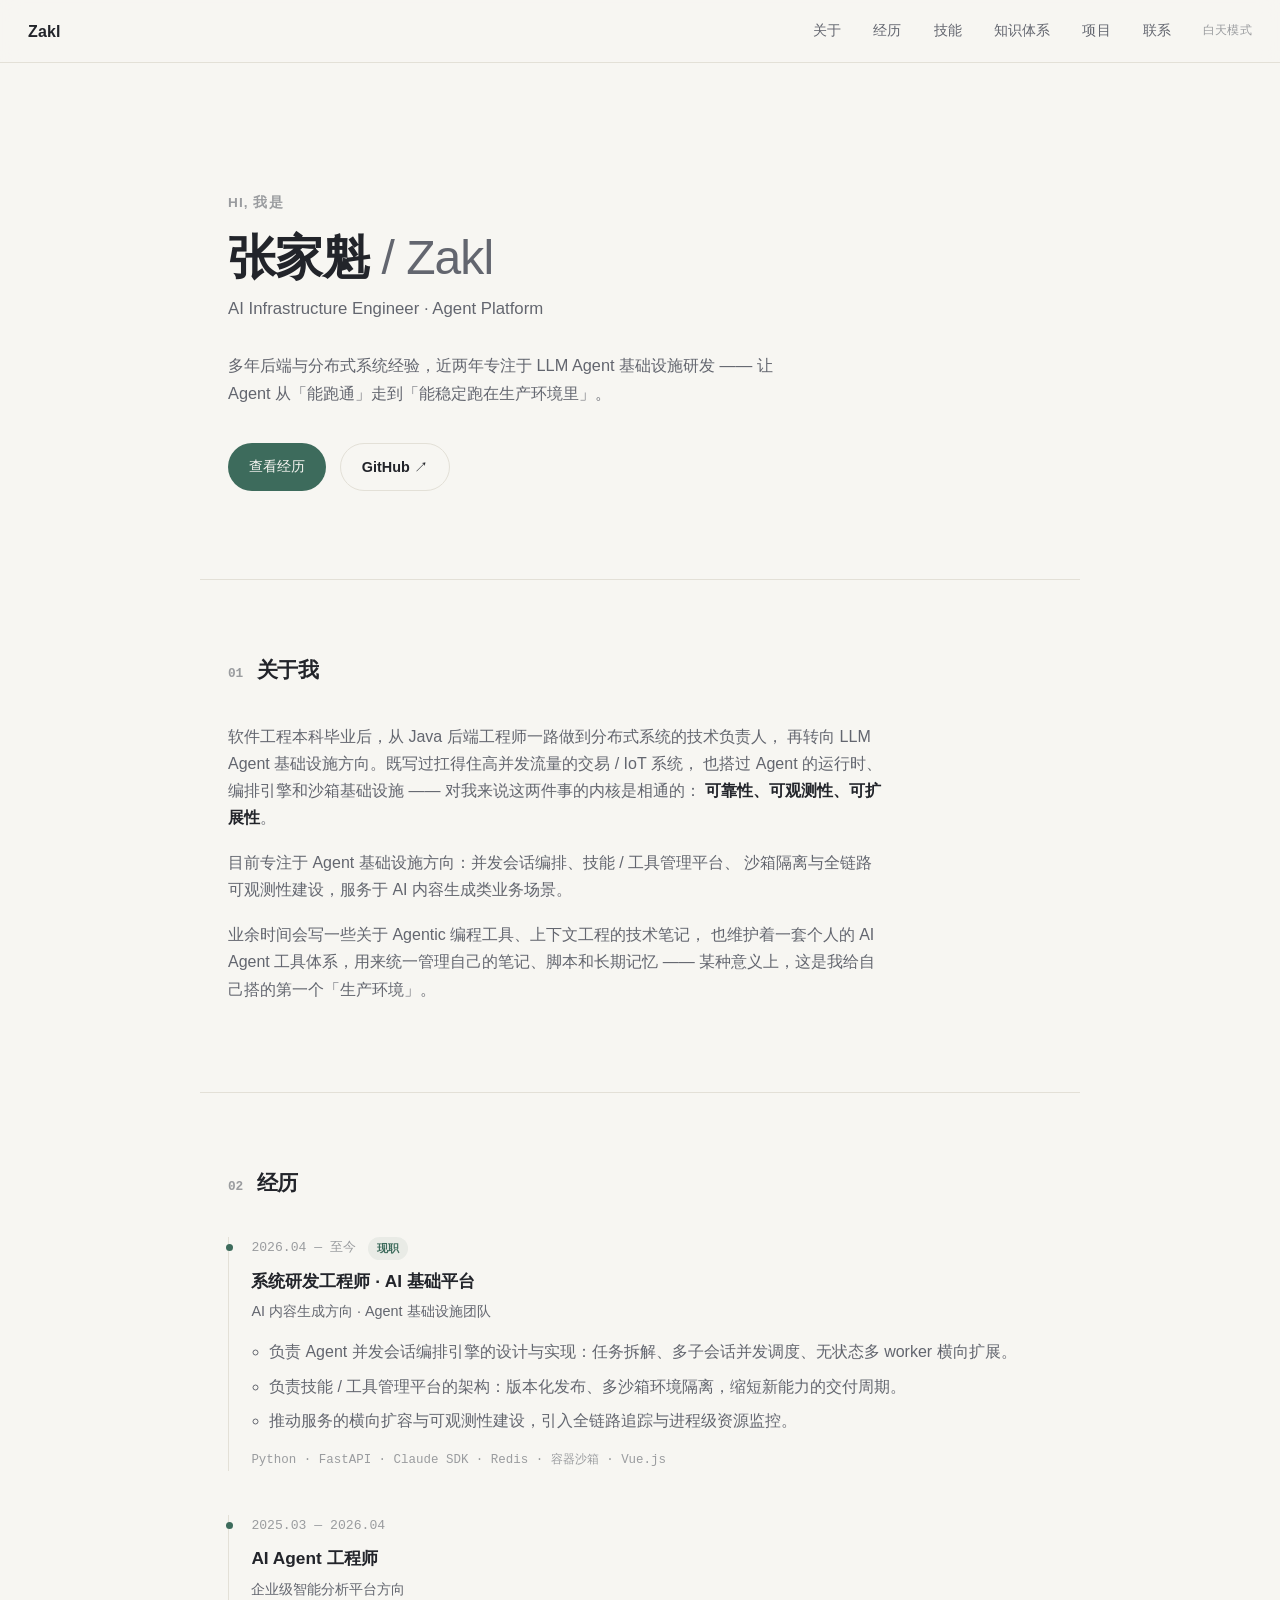
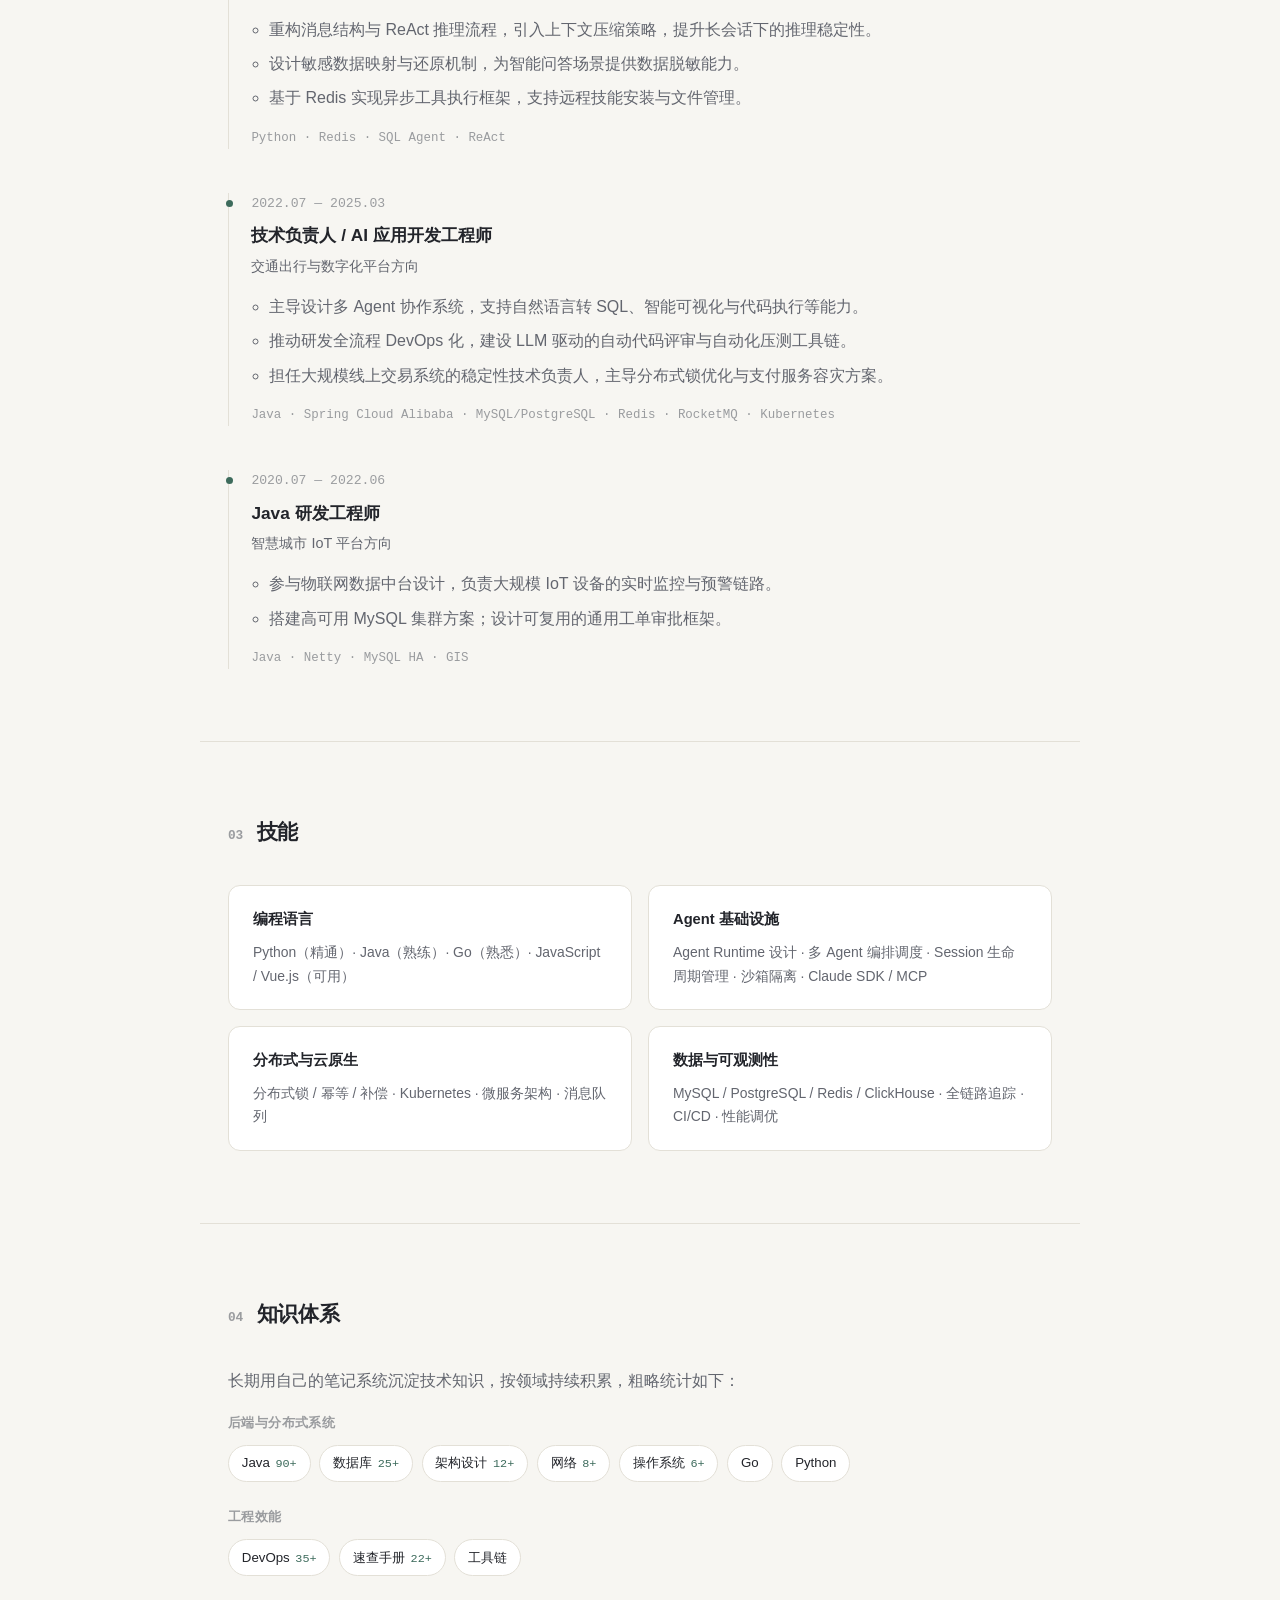
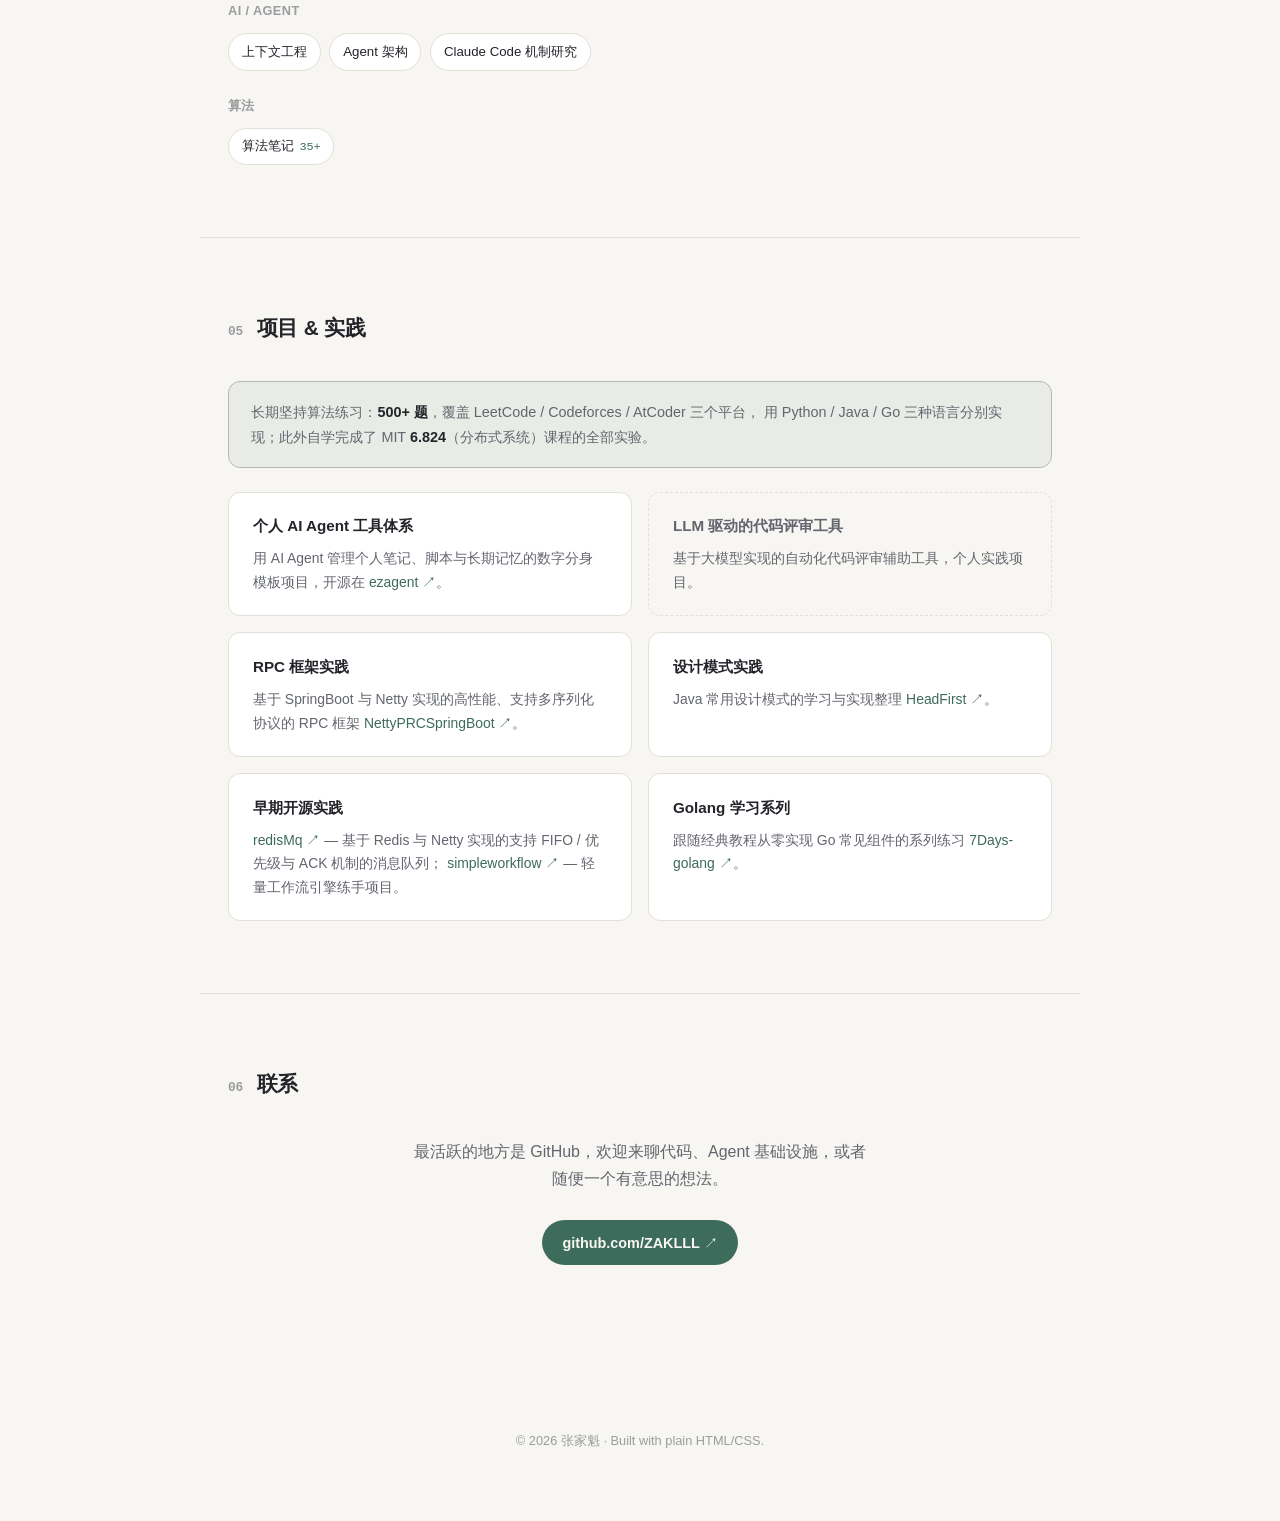
==== index.html @ 70224152 "redesign: v2 视觉升级 + 真实 GitHub 数据 + 合规脱敏 - 新增按访客本地时间自动切换的日间/夜间双主题（06:00-18:00 为日间），CSS custom propert" ====
<!DOCTYPE html>
<html lang="zh-CN">
<head>
<meta charset="UTF-8">
<meta name="viewport" content="width=device-width, initial-scale=1.0">
<title>张家魁 · Zakl — AI Infrastructure Engineer</title>
<meta name="description" content="张家魁（Zakl）— AI Infrastructure / Agent Platform Engineer。多年后端分布式系统经验，专注 LLM Agent 基础设施研发。">
<link rel="icon" href="data:,">
<script>
  (function () {
    var h = new Date().getHours();
    document.documentElement.setAttribute("data-theme", (h >= 6 && h < 18) ? "day" : "night");
  })();
</script>
<link rel="stylesheet" href="style.css">
</head>
<body>

<nav class="nav" id="nav">
  <a href="#top" class="nav__brand">Zakl</a>
  <button class="nav__toggle" id="navToggle" aria-label="打开菜单">
    <span></span><span></span><span></span>
  </button>
  <div class="nav__links" id="navLinks">
    <a href="#about">关于</a>
    <a href="#experience">经历</a>
    <a href="#skills">技能</a>
    <a href="#knowledge">知识体系</a>
    <a href="#projects">项目</a>
    <a href="#contact">联系</a>
    <span class="theme-indicator" id="themeIndicator" aria-hidden="true"><span class="theme-indicator__dot"></span></span>
  </div>
</nav>

<header class="hero" id="top">
  <p class="hero__eyebrow">Hi, 我是</p>
  <h1 class="hero__name">张家魁 <span class="hero__alias">/ Zakl</span></h1>
  <p class="hero__role">AI Infrastructure Engineer · Agent Platform</p>
  <p class="hero__desc">
    多年后端与分布式系统经验，近两年专注于 LLM Agent 基础设施研发 ——
    让 Agent 从「能跑通」走到「能稳定跑在生产环境里」。
  </p>
  <div class="hero__actions">
    <a class="btn btn--primary" href="#experience">查看经历</a>
    <a class="btn btn--ghost" href="https://github.com/ZAKLLL" target="_blank" rel="noopener">GitHub ↗</a>
  </div>
</header>

<main>

  <section class="section reveal" id="about">
    <h2 class="section__title"><span class="section__num">01</span>关于我</h2>
    <div class="section__body">
      <p>
        软件工程本科毕业后，从 Java 后端工程师一路做到分布式系统的技术负责人，
        再转向 LLM Agent 基础设施方向。既写过扛得住高并发流量的交易 / IoT 系统，
        也搭过 Agent 的运行时、编排引擎和沙箱基础设施 —— 对我来说这两件事的内核是相通的：
        <strong>可靠性、可观测性、可扩展性</strong>。
      </p>
      <p>
        目前专注于 Agent 基础设施方向：并发会话编排、技能 / 工具管理平台、
        沙箱隔离与全链路可观测性建设，服务于 AI 内容生成类业务场景。
      </p>
      <p>
        业余时间会写一些关于 Agentic 编程工具、上下文工程的技术笔记，
        也维护着一套个人的 AI Agent 工具体系，用来统一管理自己的笔记、脚本和长期记忆 ——
        某种意义上，这是我给自己搭的第一个「生产环境」。
      </p>
    </div>
  </section>

  <section class="section reveal" id="experience">
    <h2 class="section__title"><span class="section__num">02</span>经历</h2>
    <ol class="timeline">

      <li class="timeline__item">
        <div class="timeline__meta">
          <span class="timeline__time">2026.04 — 至今</span>
          <span class="timeline__tag">现职</span>
        </div>
        <h3 class="timeline__role">系统研发工程师 · AI 基础平台</h3>
        <p class="timeline__org">AI 内容生成方向 · Agent 基础设施团队</p>
        <ul class="timeline__points">
          <li>负责 Agent 并发会话编排引擎的设计与实现：任务拆解、多子会话并发调度、无状态多 worker 横向扩展。</li>
          <li>负责技能 / 工具管理平台的架构：版本化发布、多沙箱环境隔离，缩短新能力的交付周期。</li>
          <li>推动服务的横向扩容与可观测性建设，引入全链路追踪与进程级资源监控。</li>
        </ul>
        <div class="timeline__stack">Python · FastAPI · Claude SDK · Redis · 容器沙箱 · Vue.js</div>
      </li>

      <li class="timeline__item">
        <div class="timeline__meta">
          <span class="timeline__time">2025.03 — 2026.04</span>
        </div>
        <h3 class="timeline__role">AI Agent 工程师</h3>
        <p class="timeline__org">企业级智能分析平台方向</p>
        <ul class="timeline__points">
          <li>重构消息结构与 ReAct 推理流程，引入上下文压缩策略，提升长会话下的推理稳定性。</li>
          <li>设计敏感数据映射与还原机制，为智能问答场景提供数据脱敏能力。</li>
          <li>基于 Redis 实现异步工具执行框架，支持远程技能安装与文件管理。</li>
        </ul>
        <div class="timeline__stack">Python · Redis · SQL Agent · ReAct</div>
      </li>

      <li class="timeline__item">
        <div class="timeline__meta">
          <span class="timeline__time">2022.07 — 2025.03</span>
        </div>
        <h3 class="timeline__role">技术负责人 / AI 应用开发工程师</h3>
        <p class="timeline__org">交通出行与数字化平台方向</p>
        <ul class="timeline__points">
          <li>主导设计多 Agent 协作系统，支持自然语言转 SQL、智能可视化与代码执行等能力。</li>
          <li>推动研发全流程 DevOps 化，建设 LLM 驱动的自动代码评审与自动化压测工具链。</li>
          <li>担任大规模线上交易系统的稳定性技术负责人，主导分布式锁优化与支付服务容灾方案。</li>
        </ul>
        <div class="timeline__stack">Java · Spring Cloud Alibaba · MySQL/PostgreSQL · Redis · RocketMQ · Kubernetes</div>
      </li>

      <li class="timeline__item">
        <div class="timeline__meta">
          <span class="timeline__time">2020.07 — 2022.06</span>
        </div>
        <h3 class="timeline__role">Java 研发工程师</h3>
        <p class="timeline__org">智慧城市 IoT 平台方向</p>
        <ul class="timeline__points">
          <li>参与物联网数据中台设计，负责大规模 IoT 设备的实时监控与预警链路。</li>
          <li>搭建高可用 MySQL 集群方案；设计可复用的通用工单审批框架。</li>
        </ul>
        <div class="timeline__stack">Java · Netty · MySQL HA · GIS</div>
      </li>

    </ol>
  </section>

  <section class="section reveal" id="skills">
    <h2 class="section__title"><span class="section__num">03</span>技能</h2>
    <div class="skills-grid">
      <div class="skill-card">
        <h3>编程语言</h3>
        <p>Python（精通）· Java（熟练）· Go（熟悉）· JavaScript / Vue.js（可用）</p>
      </div>
      <div class="skill-card">
        <h3>Agent 基础设施</h3>
        <p>Agent Runtime 设计 · 多 Agent 编排调度 · Session 生命周期管理 · 沙箱隔离 · Claude SDK / MCP</p>
      </div>
      <div class="skill-card">
        <h3>分布式与云原生</h3>
        <p>分布式锁 / 幂等 / 补偿 · Kubernetes · 微服务架构 · 消息队列</p>
      </div>
      <div class="skill-card">
        <h3>数据与可观测性</h3>
        <p>MySQL / PostgreSQL / Redis / ClickHouse · 全链路追踪 · CI/CD · 性能调优</p>
      </div>
    </div>
  </section>

  <section class="section reveal" id="knowledge">
    <h2 class="section__title"><span class="section__num">04</span>知识体系</h2>
    <div class="section__body">
      <p>长期用自己的笔记系统沉淀技术知识，按领域持续积累，粗略统计如下：</p>
    </div>
    <div class="knowledge">
      <div class="knowledge__group">
        <span class="knowledge__group-title">后端与分布式系统</span>
        <div class="knowledge__chips">
          <span class="chip">Java <span class="chip__count">90+</span></span>
          <span class="chip">数据库 <span class="chip__count">25+</span></span>
          <span class="chip">架构设计 <span class="chip__count">12+</span></span>
          <span class="chip">网络 <span class="chip__count">8+</span></span>
          <span class="chip">操作系统 <span class="chip__count">6+</span></span>
          <span class="chip">Go</span>
          <span class="chip">Python</span>
        </div>
      </div>
      <div class="knowledge__group">
        <span class="knowledge__group-title">工程效能</span>
        <div class="knowledge__chips">
          <span class="chip">DevOps <span class="chip__count">35+</span></span>
          <span class="chip">速查手册 <span class="chip__count">22+</span></span>
          <span class="chip">工具链</span>
        </div>
      </div>
      <div class="knowledge__group">
        <span class="knowledge__group-title">AI / Agent</span>
        <div class="knowledge__chips">
          <span class="chip">上下文工程</span>
          <span class="chip">Agent 架构</span>
          <span class="chip">Claude Code 机制研究</span>
        </div>
      </div>
      <div class="knowledge__group">
        <span class="knowledge__group-title">算法</span>
        <div class="knowledge__chips">
          <span class="chip">算法笔记 <span class="chip__count">35+</span></span>
        </div>
      </div>
    </div>
  </section>

  <section class="section reveal" id="projects">
    <h2 class="section__title"><span class="section__num">05</span>项目 & 实践</h2>

    <div class="knowledge__callout" style="margin-bottom: 1.5rem;">
      长期坚持算法练习：<strong>500+ 题</strong>，覆盖 LeetCode / Codeforces / AtCoder 三个平台，
      用 Python / Java / Go 三种语言分别实现；此外自学完成了 MIT <strong>6.824</strong>（分布式系统）课程的全部实验。
    </div>

    <div class="projects-grid">
      <article class="project-card">
        <h3>个人 AI Agent 工具体系</h3>
        <p>用 AI Agent 管理个人笔记、脚本与长期记忆的数字分身模板项目，开源在
          <a href="https://github.com/ZAKLLL/ezagent" target="_blank" rel="noopener">ezagent ↗</a>。</p>
      </article>
      <article class="project-card project-card--muted">
        <h3>LLM 驱动的代码评审工具</h3>
        <p>基于大模型实现的自动化代码评审辅助工具，个人实践项目。</p>
      </article>
      <article class="project-card">
        <h3>RPC 框架实践</h3>
        <p>基于 SpringBoot 与 Netty 实现的高性能、支持多序列化协议的 RPC 框架
          <a href="https://github.com/ZAKLLL/NettyPRCSpringBoot" target="_blank" rel="noopener">NettyPRCSpringBoot ↗</a>。</p>
      </article>
      <article class="project-card">
        <h3>设计模式实践</h3>
        <p>Java 常用设计模式的学习与实现整理
          <a href="https://github.com/ZAKLLL/HeadFirst" target="_blank" rel="noopener">HeadFirst ↗</a>。</p>
      </article>
      <article class="project-card">
        <h3>早期开源实践</h3>
        <p>
          <a href="https://github.com/ZAKLLL/redisMq" target="_blank" rel="noopener">redisMq ↗</a> —
          基于 Redis 与 Netty 实现的支持 FIFO / 优先级与 ACK 机制的消息队列；
          <a href="https://github.com/ZAKLLL/simpleworkflow" target="_blank" rel="noopener">simpleworkflow ↗</a> —
          轻量工作流引擎练手项目。
        </p>
      </article>
      <article class="project-card">
        <h3>Golang 学习系列</h3>
        <p>跟随经典教程从零实现 Go 常见组件的系列练习
          <a href="https://github.com/ZAKLLL/7Days-golang" target="_blank" rel="noopener">7Days-golang ↗</a>。</p>
      </article>
    </div>
  </section>

  <section class="section section--contact reveal" id="contact">
    <h2 class="section__title"><span class="section__num">06</span>联系</h2>
    <p class="contact__text">最活跃的地方是 GitHub，欢迎来聊代码、Agent 基础设施，或者随便一个有意思的想法。</p>
    <a class="btn btn--primary" href="https://github.com/ZAKLLL" target="_blank" rel="noopener">github.com/ZAKLLL ↗</a>
  </section>

</main>

<footer class="footer">
  <p>&copy; <span id="year"></span> 张家魁 · Built with plain HTML/CSS.</p>
</footer>

<script src="script.js"></script>
</body>
</html>
---- style.css ----
:root {
  --max-width: 880px;
  --font: -apple-system, BlinkMacSystemFont, "Segoe UI", "PingFang SC", "Microsoft YaHei", Helvetica, Arial, sans-serif;
  --font-mono: ui-monospace, SFMono-Regular, "SF Mono", Menlo, Consolas, monospace;
  --radius: 12px;
  --ease: cubic-bezier(0.22, 1, 0.36, 1);
}

/* NIGHT (default) */
html {
  --bg: #0a0c10;
  --bg-elev: #11141a;
  --bg-elev-2: #161a22;
  --border: #1f2430;
  --text: #e8e9ee;
  --text-dim: #8b9099;
  --text-faint: #5c6169;
  --accent: #7fd9b6;
  --accent-ink: #06120d;
  --accent-soft: rgba(127, 217, 182, 0.1);
  --shadow: 0 1px 2px rgba(0, 0, 0, 0.4), 0 12px 32px -16px rgba(0, 0, 0, 0.5);
}

/* DAY */
html[data-theme="day"] {
  --bg: #f7f6f2;
  --bg-elev: #ffffff;
  --bg-elev-2: #f0efe9;
  --border: #e3e0d7;
  --text: #22242a;
  --text-dim: #63666f;
  --text-faint: #9a9c9f;
  --accent: #3d6b5c;
  --accent-ink: #f7f6f2;
  --accent-soft: rgba(61, 107, 92, 0.08);
  --shadow: 0 1px 2px rgba(30, 30, 20, 0.04), 0 16px 32px -20px rgba(30, 30, 20, 0.12);
}

* { box-sizing: border-box; }

html {
  scroll-behavior: smooth;
  color-scheme: light dark;
}

html[data-theme="day"] { color-scheme: light; }

body {
  margin: 0;
  font-family: var(--font);
  background: var(--bg);
  color: var(--text);
  line-height: 1.7;
  -webkit-font-smoothing: antialiased;
  transition: background-color 0.4s var(--ease), color 0.4s var(--ease);
}

a { color: var(--accent); text-decoration: none; }
a:hover { opacity: 0.75; }

.visually-hidden {
  position: absolute;
  width: 1px; height: 1px;
  overflow: hidden;
  clip: rect(0 0 0 0);
}

/* REVEAL */
.reveal {
  opacity: 0;
  transform: translateY(14px);
  transition: opacity 0.6s var(--ease), transform 0.6s var(--ease);
}
.reveal.is-visible {
  opacity: 1;
  transform: translateY(0);
}

/* NAV */
.nav {
  position: sticky;
  top: 0;
  z-index: 10;
  display: flex;
  align-items: center;
  justify-content: space-between;
  padding: 1.1rem 1.75rem;
  background: color-mix(in srgb, var(--bg) 82%, transparent);
  backdrop-filter: blur(10px) saturate(1.1);
  border-bottom: 1px solid var(--border);
}

.nav__brand {
  font-weight: 600;
  font-size: 1rem;
  color: var(--text);
  letter-spacing: 0.01em;
}
.nav__brand:hover { opacity: 1; color: var(--accent); }

.nav__links {
  display: flex;
  align-items: center;
  gap: 2rem;
}
.nav__links a {
  color: var(--text-dim);
  font-size: 0.88rem;
  letter-spacing: 0.01em;
}
.nav__links a:hover { color: var(--text); opacity: 1; }

.theme-indicator {
  font-size: 0.78rem;
  color: var(--text-faint);
  font-family: var(--font-mono);
  letter-spacing: 0.02em;
  display: flex;
  align-items: center;
  gap: 0.4rem;
  user-select: none;
}
.theme-indicator__dot {
  width: 6px; height: 6px;
  border-radius: 50%;
  background: var(--accent);
}

.nav__toggle {
  display: none;
  flex-direction: column;
  gap: 4px;
  background: none;
  border: none;
  cursor: pointer;
  padding: 4px;
}
.nav__toggle span {
  width: 20px;
  height: 1.5px;
  background: var(--text);
  display: block;
}

/* HERO */
.hero {
  padding: 8rem 1.75rem 5.5rem;
  max-width: var(--max-width);
  margin: 0 auto;
}
.hero__eyebrow {
  color: var(--text-faint);
  font-size: 0.85rem;
  margin: 0 0 1rem;
  letter-spacing: 0.08em;
  text-transform: uppercase;
  font-weight: 600;
}
.hero__name {
  font-size: clamp(2.1rem, 5vw, 3rem);
  margin: 0 0 0.6rem;
  font-weight: 650;
  letter-spacing: -0.02em;
  line-height: 1.15;
}
.hero__alias {
  color: var(--text-dim);
  font-weight: 400;
}
.hero__role {
  font-size: 1.05rem;
  color: var(--text-dim);
  margin: 0 0 1.75rem;
  font-weight: 500;
}
.hero__desc {
  max-width: 560px;
  color: var(--text-dim);
  margin: 0 0 2.25rem;
  font-size: 1.02rem;
}
.hero__actions {
  display: flex;
  gap: 0.9rem;
  flex-wrap: wrap;
}

.btn {
  display: inline-block;
  padding: 0.65rem 1.3rem;
  border-radius: 999px;
  font-size: 0.9rem;
  font-weight: 550;
  transition: transform 0.2s var(--ease), opacity 0.2s var(--ease), border-color 0.2s var(--ease);
}
.btn:hover { transform: translateY(-1px); opacity: 1; }
.btn--primary {
  background: var(--accent);
  color: var(--accent-ink);
}
.btn--primary:hover { opacity: 0.88; }
.btn--ghost {
  border: 1px solid var(--border);
  color: var(--text);
}
.btn--ghost:hover { border-color: var(--accent); color: var(--accent); }

/* SECTIONS */
.section {
  max-width: var(--max-width);
  margin: 0 auto;
  padding: 4.5rem 1.75rem;
  border-top: 1px solid var(--border);
}

.section__title {
  display: flex;
  align-items: baseline;
  gap: 0.85rem;
  font-size: 1.3rem;
  font-weight: 650;
  margin: 0 0 2.25rem;
  letter-spacing: -0.01em;
}
.section__num {
  color: var(--text-faint);
  font-size: 0.8rem;
  font-weight: 600;
  font-family: var(--font-mono);
}

.section__body p {
  color: var(--text-dim);
  margin: 0 0 1.1rem;
  max-width: 660px;
}
.section__body strong { color: var(--text); font-weight: 600; }

/* TIMELINE */
.timeline {
  list-style: none;
  margin: 0;
  padding: 0;
  display: flex;
  flex-direction: column;
  gap: 2.75rem;
}
.timeline__item {
  border-left: 1px solid var(--border);
  padding-left: 1.4rem;
  position: relative;
}
.timeline__item::before {
  content: "";
  position: absolute;
  left: -3.5px;
  top: 7px;
  width: 7px;
  height: 7px;
  border-radius: 50%;
  background: var(--accent);
}
.timeline__meta {
  display: flex;
  align-items: center;
  gap: 0.75rem;
  margin-bottom: 0.4rem;
}
.timeline__time {
  font-family: var(--font-mono);
  font-size: 0.82rem;
  color: var(--text-faint);
}
.timeline__tag {
  font-size: 0.7rem;
  padding: 0.15rem 0.55rem;
  border-radius: 100px;
  background: var(--accent-soft);
  color: var(--accent);
  font-weight: 600;
}
.timeline__role {
  margin: 0 0 0.2rem;
  font-size: 1.08rem;
  font-weight: 600;
}
.timeline__org {
  margin: 0 0 0.9rem;
  color: var(--text-dim);
  font-size: 0.9rem;
}
.timeline__points {
  margin: 0 0 1rem;
  padding-left: 1.1rem;
  color: var(--text-dim);
}
.timeline__points li { margin-bottom: 0.45rem; }
.timeline__stack {
  font-size: 0.78rem;
  color: var(--text-faint);
  font-family: var(--font-mono);
}

/* SKILLS */
.skills-grid {
  display: grid;
  grid-template-columns: repeat(2, 1fr);
  gap: 1rem;
}
.skill-card {
  background: var(--bg-elev);
  border: 1px solid var(--border);
  border-radius: var(--radius);
  padding: 1.3rem 1.5rem;
  transition: box-shadow 0.25s var(--ease), border-color 0.25s var(--ease);
}
.skill-card:hover { box-shadow: var(--shadow); border-color: color-mix(in srgb, var(--border) 50%, var(--accent)); }
.skill-card h3 {
  margin: 0 0 0.55rem;
  font-size: 0.92rem;
  font-weight: 650;
  color: var(--text);
}
.skill-card p {
  margin: 0;
  color: var(--text-dim);
  font-size: 0.87rem;
}

/* KNOWLEDGE MAP */
.knowledge {
  display: flex;
  flex-direction: column;
  gap: 1.5rem;
}
.knowledge__group {
  display: flex;
  flex-direction: column;
  gap: 0.7rem;
}
.knowledge__group-title {
  font-size: 0.8rem;
  color: var(--text-faint);
  font-weight: 650;
  letter-spacing: 0.03em;
  text-transform: uppercase;
}
.knowledge__chips {
  display: flex;
  flex-wrap: wrap;
  gap: 0.55rem;
}
.chip {
  display: inline-flex;
  align-items: baseline;
  gap: 0.35rem;
  padding: 0.4rem 0.8rem;
  border-radius: 999px;
  border: 1px solid var(--border);
  background: var(--bg-elev);
  font-size: 0.83rem;
  color: var(--text);
}
.chip__count {
  font-family: var(--font-mono);
  font-size: 0.74rem;
  color: var(--accent);
}

.knowledge__callout {
  margin-top: 0.5rem;
  padding: 1.1rem 1.4rem;
  border-radius: var(--radius);
  background: var(--accent-soft);
  border: 1px solid color-mix(in srgb, var(--accent) 30%, var(--border));
  font-size: 0.9rem;
  color: var(--text-dim);
}
.knowledge__callout strong { color: var(--text); }

/* PROJECTS */
.projects-grid {
  display: grid;
  grid-template-columns: repeat(2, 1fr);
  gap: 1rem;
}
.project-card {
  background: var(--bg-elev);
  border: 1px solid var(--border);
  border-radius: var(--radius);
  padding: 1.3rem 1.5rem;
  transition: box-shadow 0.25s var(--ease), border-color 0.25s var(--ease);
}
.project-card:hover { box-shadow: var(--shadow); border-color: color-mix(in srgb, var(--border) 50%, var(--accent)); }
.project-card h3 {
  margin: 0 0 0.5rem;
  font-size: 0.95rem;
  font-weight: 650;
}
.project-card p {
  margin: 0;
  color: var(--text-dim);
  font-size: 0.87rem;
}
.project-card--muted {
  background: transparent;
  border-style: dashed;
}
.project-card--muted h3 { color: var(--text-dim); }

/* CONTACT */
.section--contact {
  text-align: center;
  padding-bottom: 7rem;
}
.contact__text {
  color: var(--text-dim);
  max-width: 460px;
  margin: 0 auto 1.75rem;
}

/* FOOTER */
.footer {
  text-align: center;
  color: var(--text-faint);
  font-size: 0.8rem;
  padding: 2.5rem 1.75rem 3.5rem;
}

/* RESPONSIVE */
@media (max-width: 640px) {
  .nav__links {
    position: absolute;
    top: 100%;
    left: 0;
    right: 0;
    flex-direction: column;
    align-items: flex-start;
    background: var(--bg-elev);
    border-bottom: 1px solid var(--border);
    padding: 1.25rem 1.75rem;
    gap: 1rem;
    display: none;
  }
  .nav__links.is-open { display: flex; }
  .nav__toggle { display: flex; }
  .skills-grid, .projects-grid { grid-template-columns: 1fr; }
}

@media (prefers-reduced-motion: reduce) {
  .reveal { opacity: 1; transform: none; transition: none; }
  * { transition: none !important; }
}
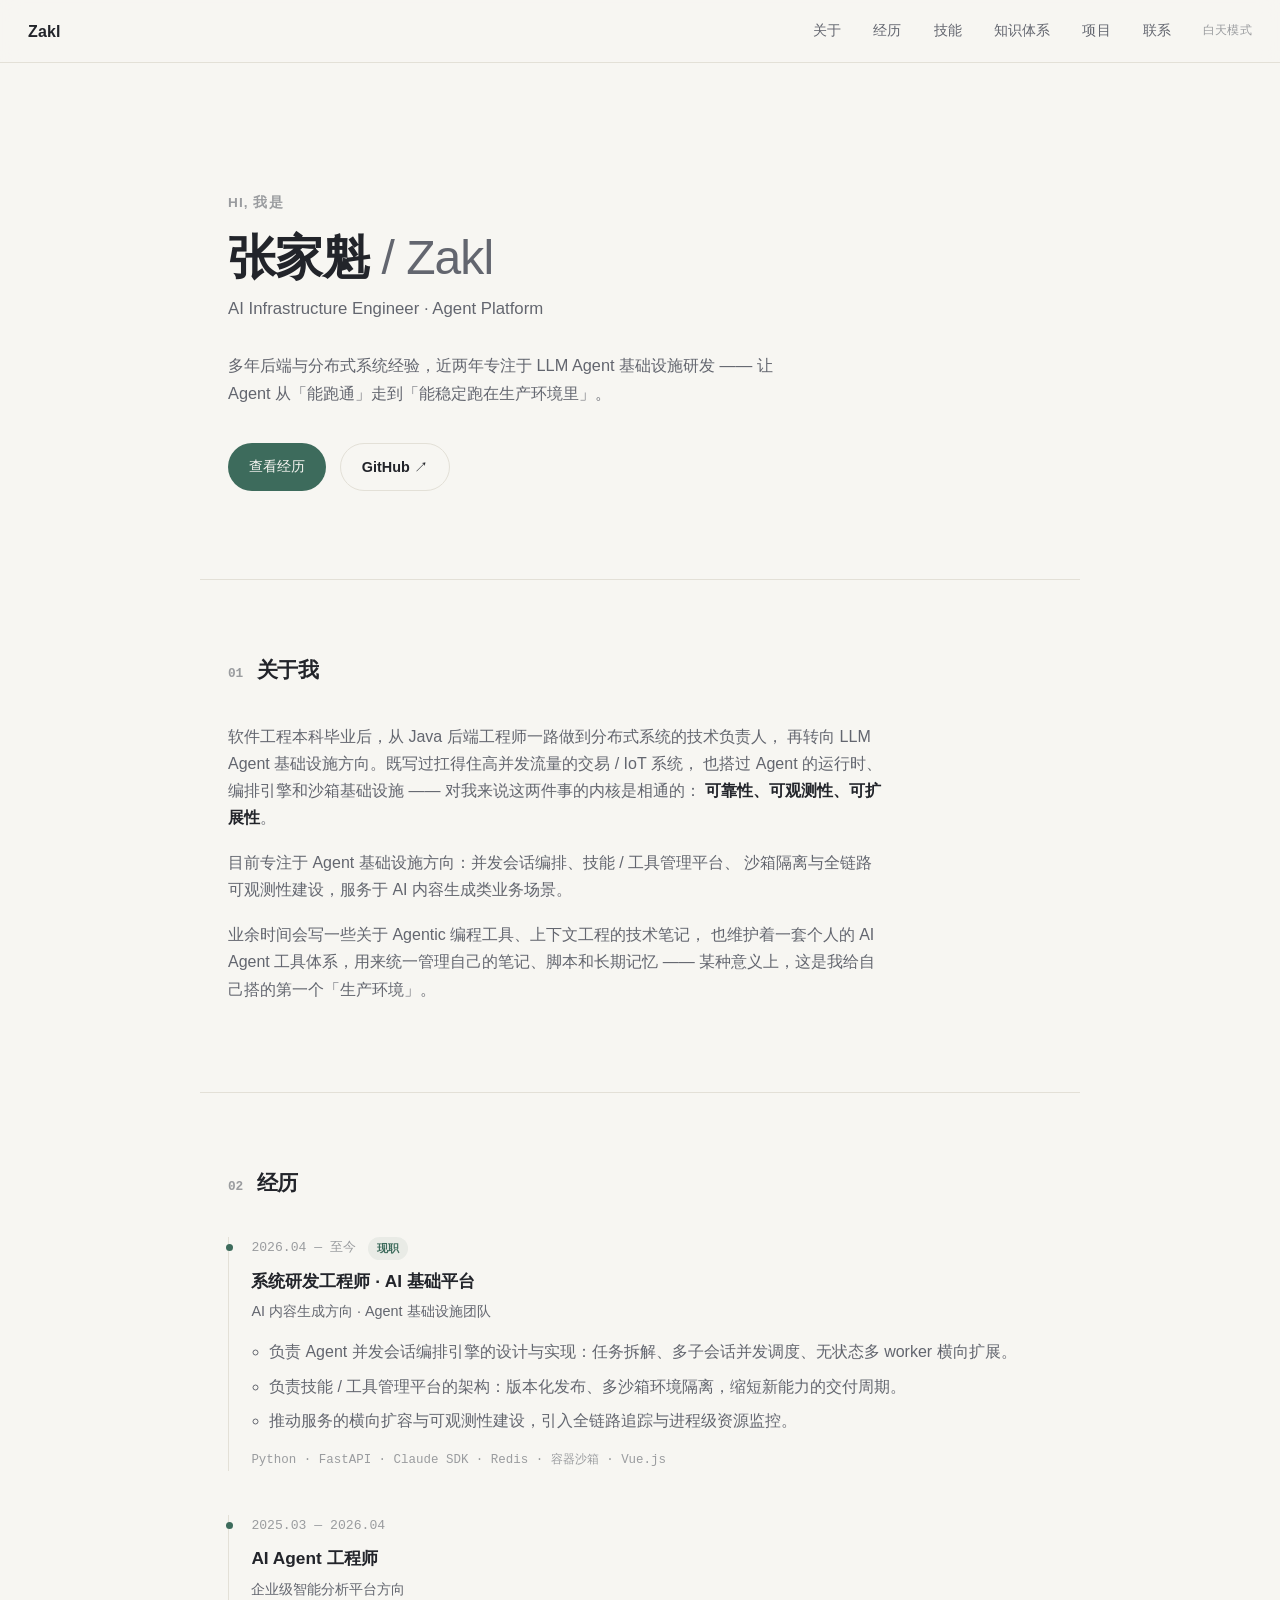
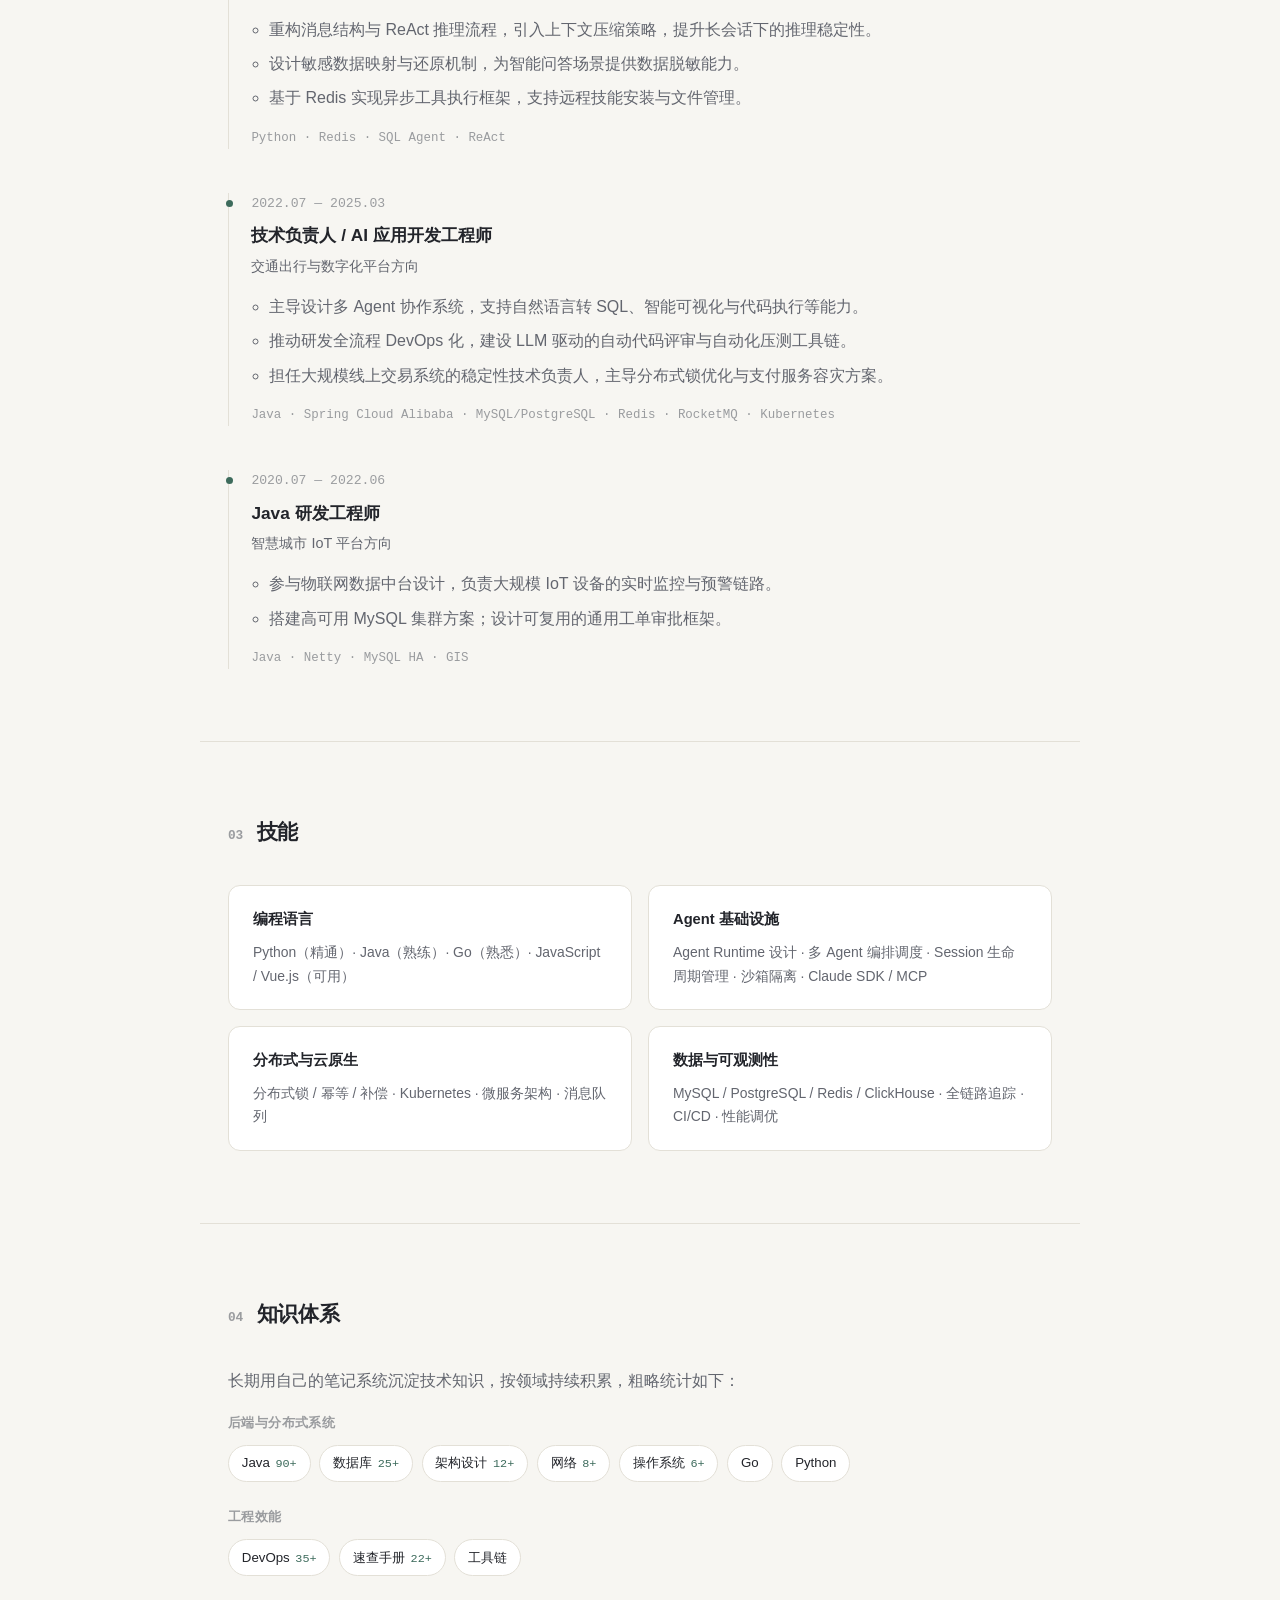
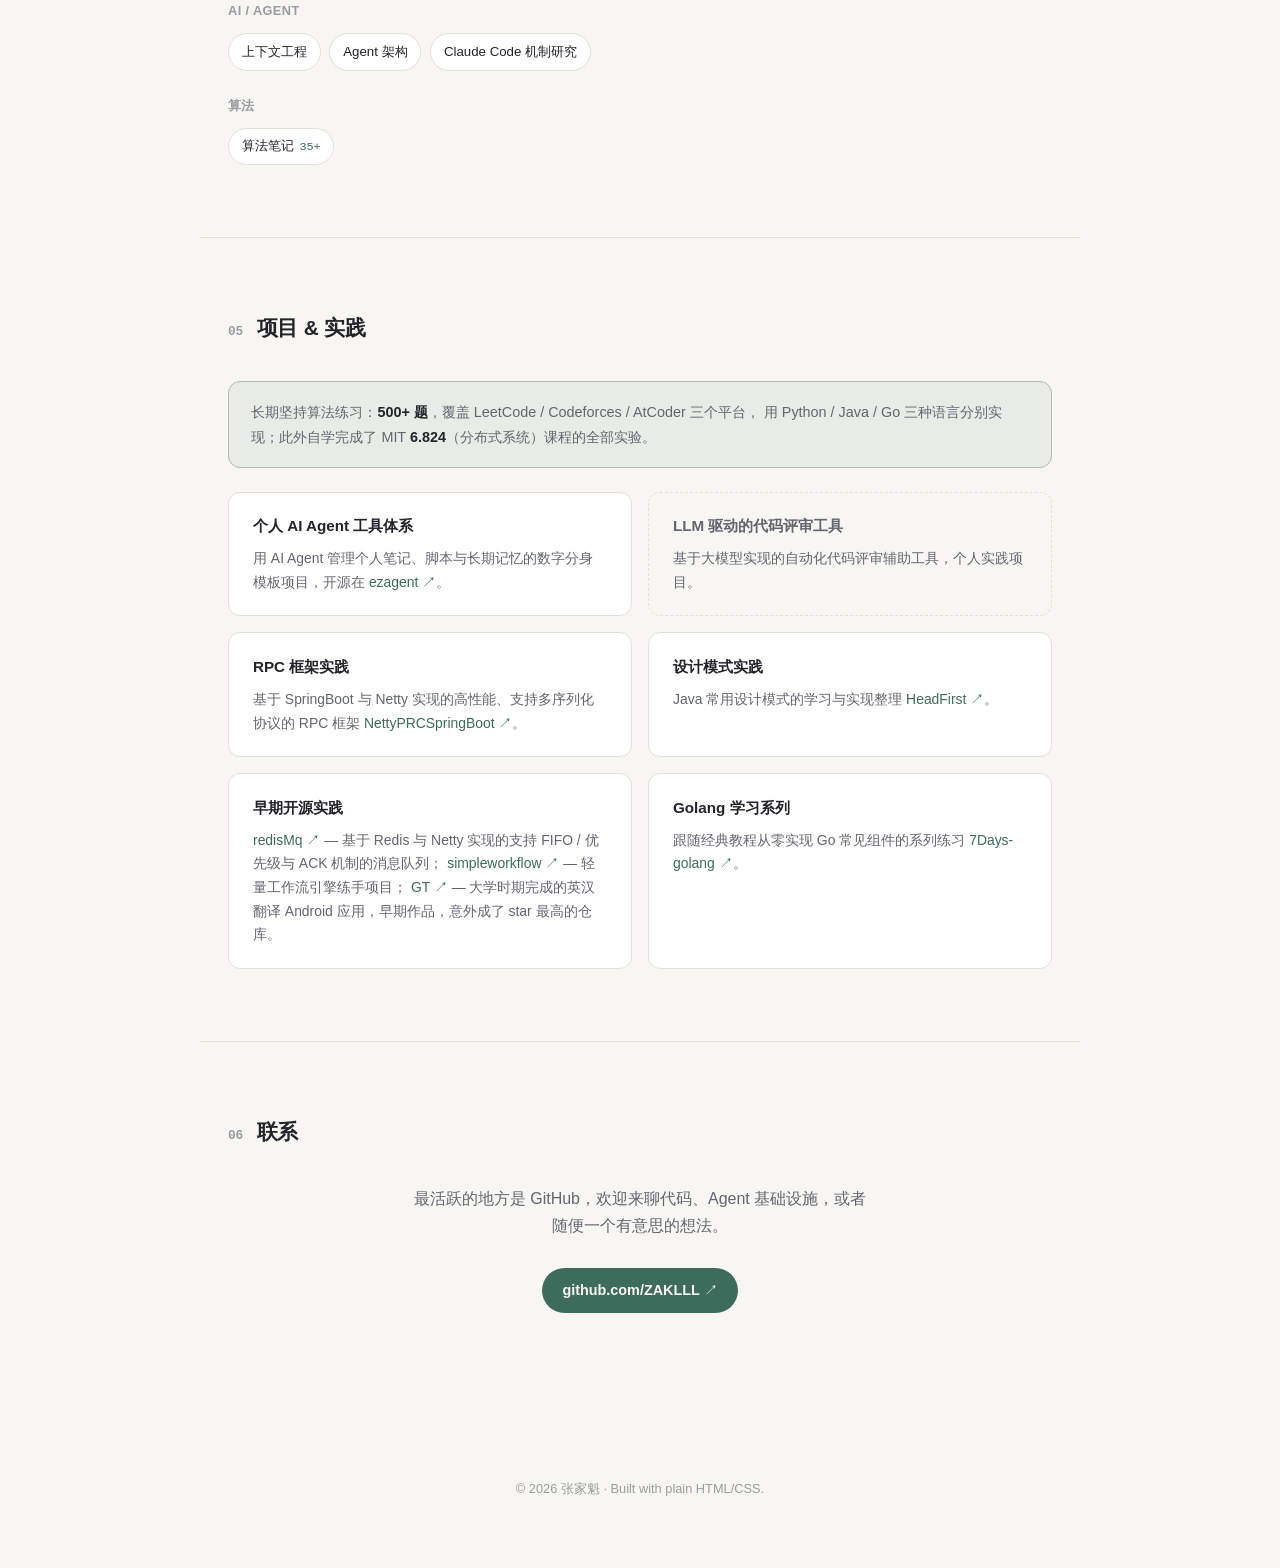
==== commit f031d4e8: "fix: 项目板块补上 GT 仓库链接 v2 提交遗漏了团队要求收录的 GT（star 最高的公开仓库），补充到"早期开源实践"卡片。" ====
--- a/index.html
+++ b/index.html
@@ -231,7 +231,9 @@
           <a href="https://github.com/ZAKLLL/redisMq" target="_blank" rel="noopener">redisMq ↗</a> —
           基于 Redis 与 Netty 实现的支持 FIFO / 优先级与 ACK 机制的消息队列；
           <a href="https://github.com/ZAKLLL/simpleworkflow" target="_blank" rel="noopener">simpleworkflow ↗</a> —
-          轻量工作流引擎练手项目。
+          轻量工作流引擎练手项目；
+          <a href="https://github.com/ZAKLLL/GT" target="_blank" rel="noopener">GT ↗</a> —
+          大学时期完成的英汉翻译 Android 应用，早期作品，意外成了 star 最高的仓库。
         </p>
       </article>
       <article class="project-card">
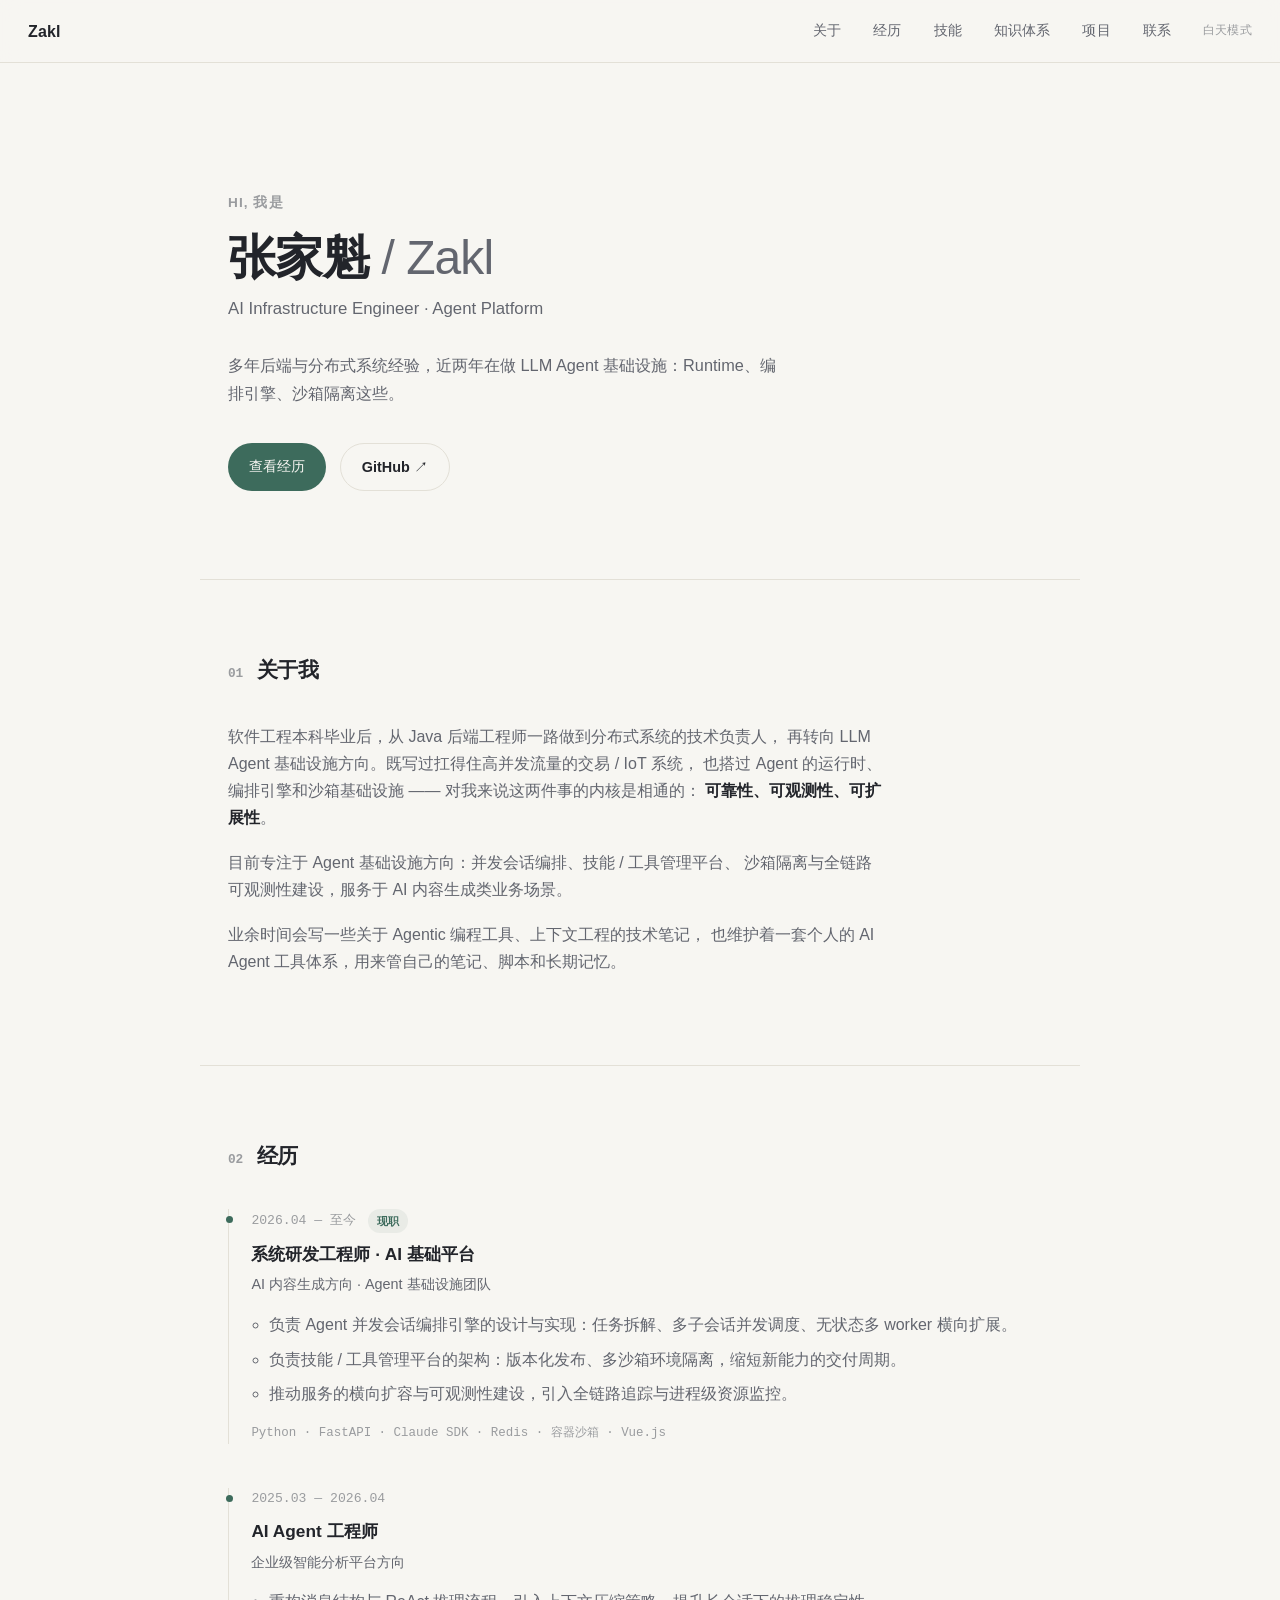
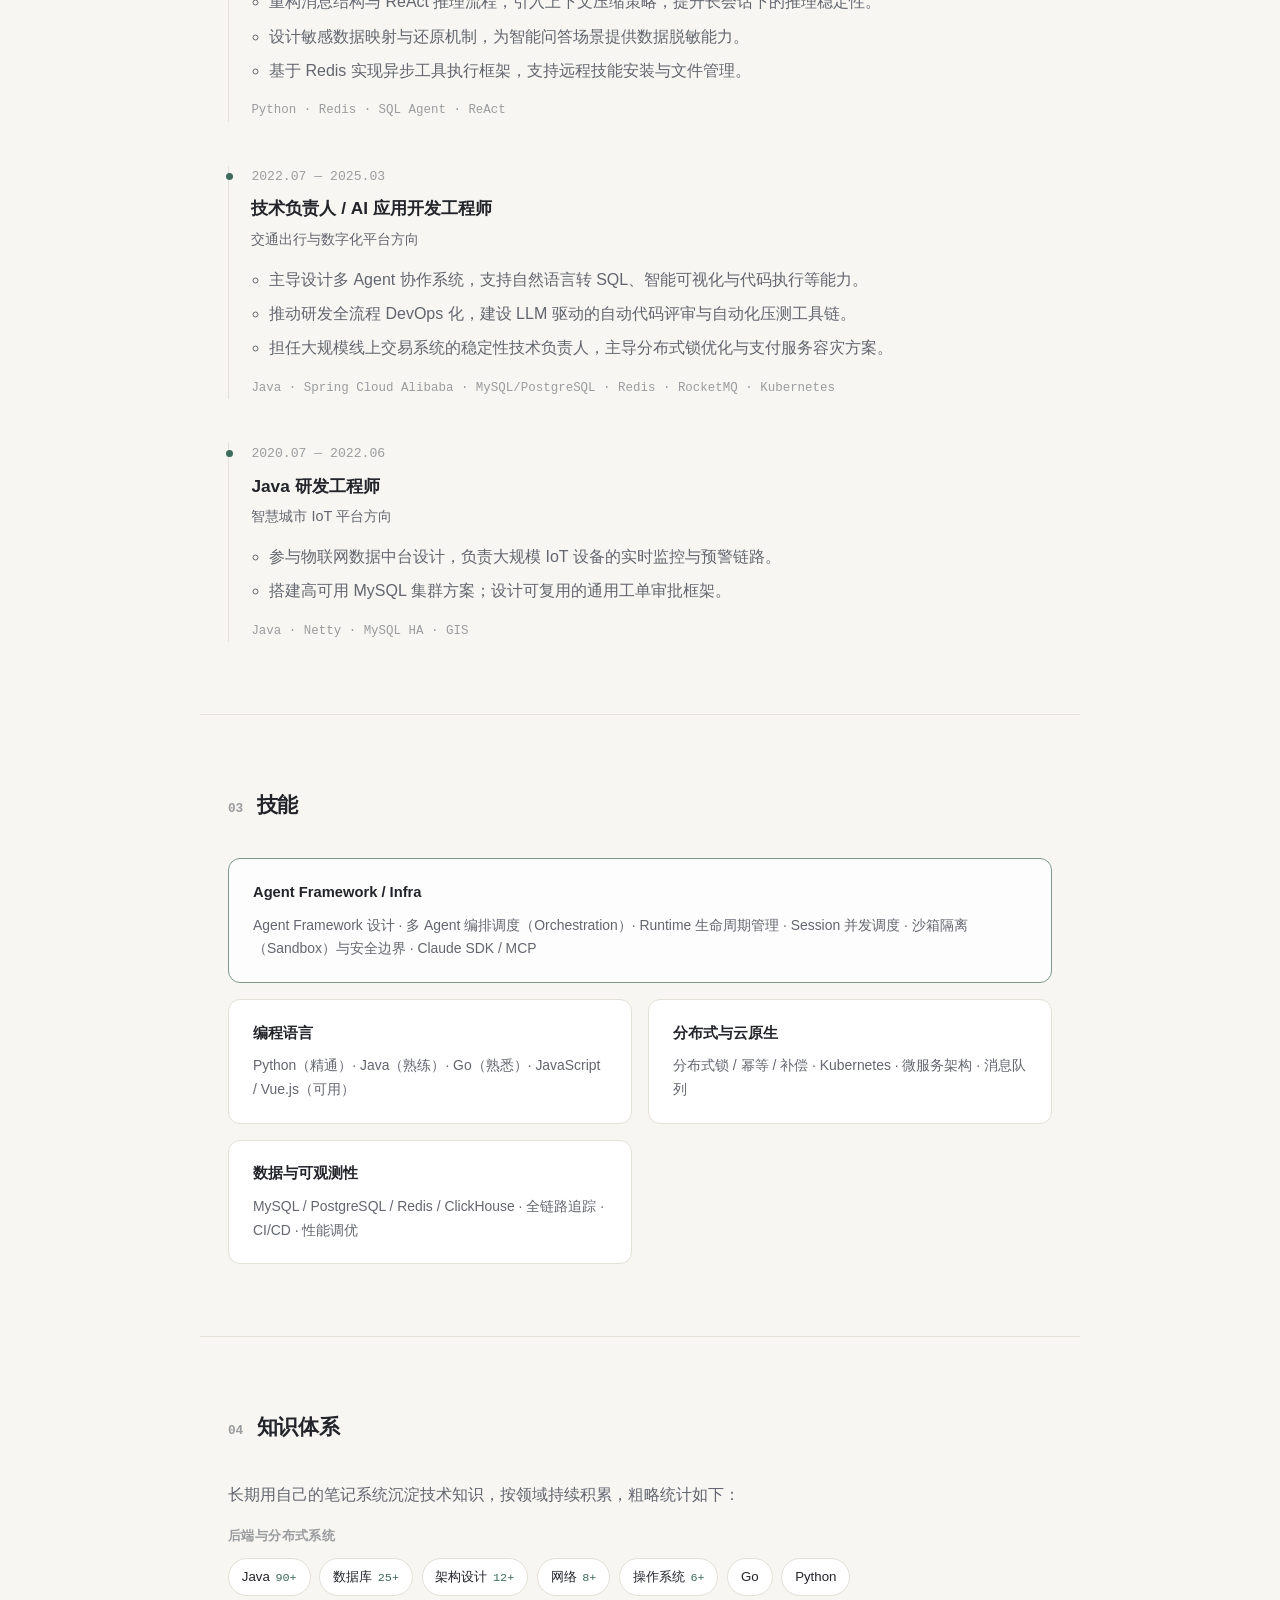
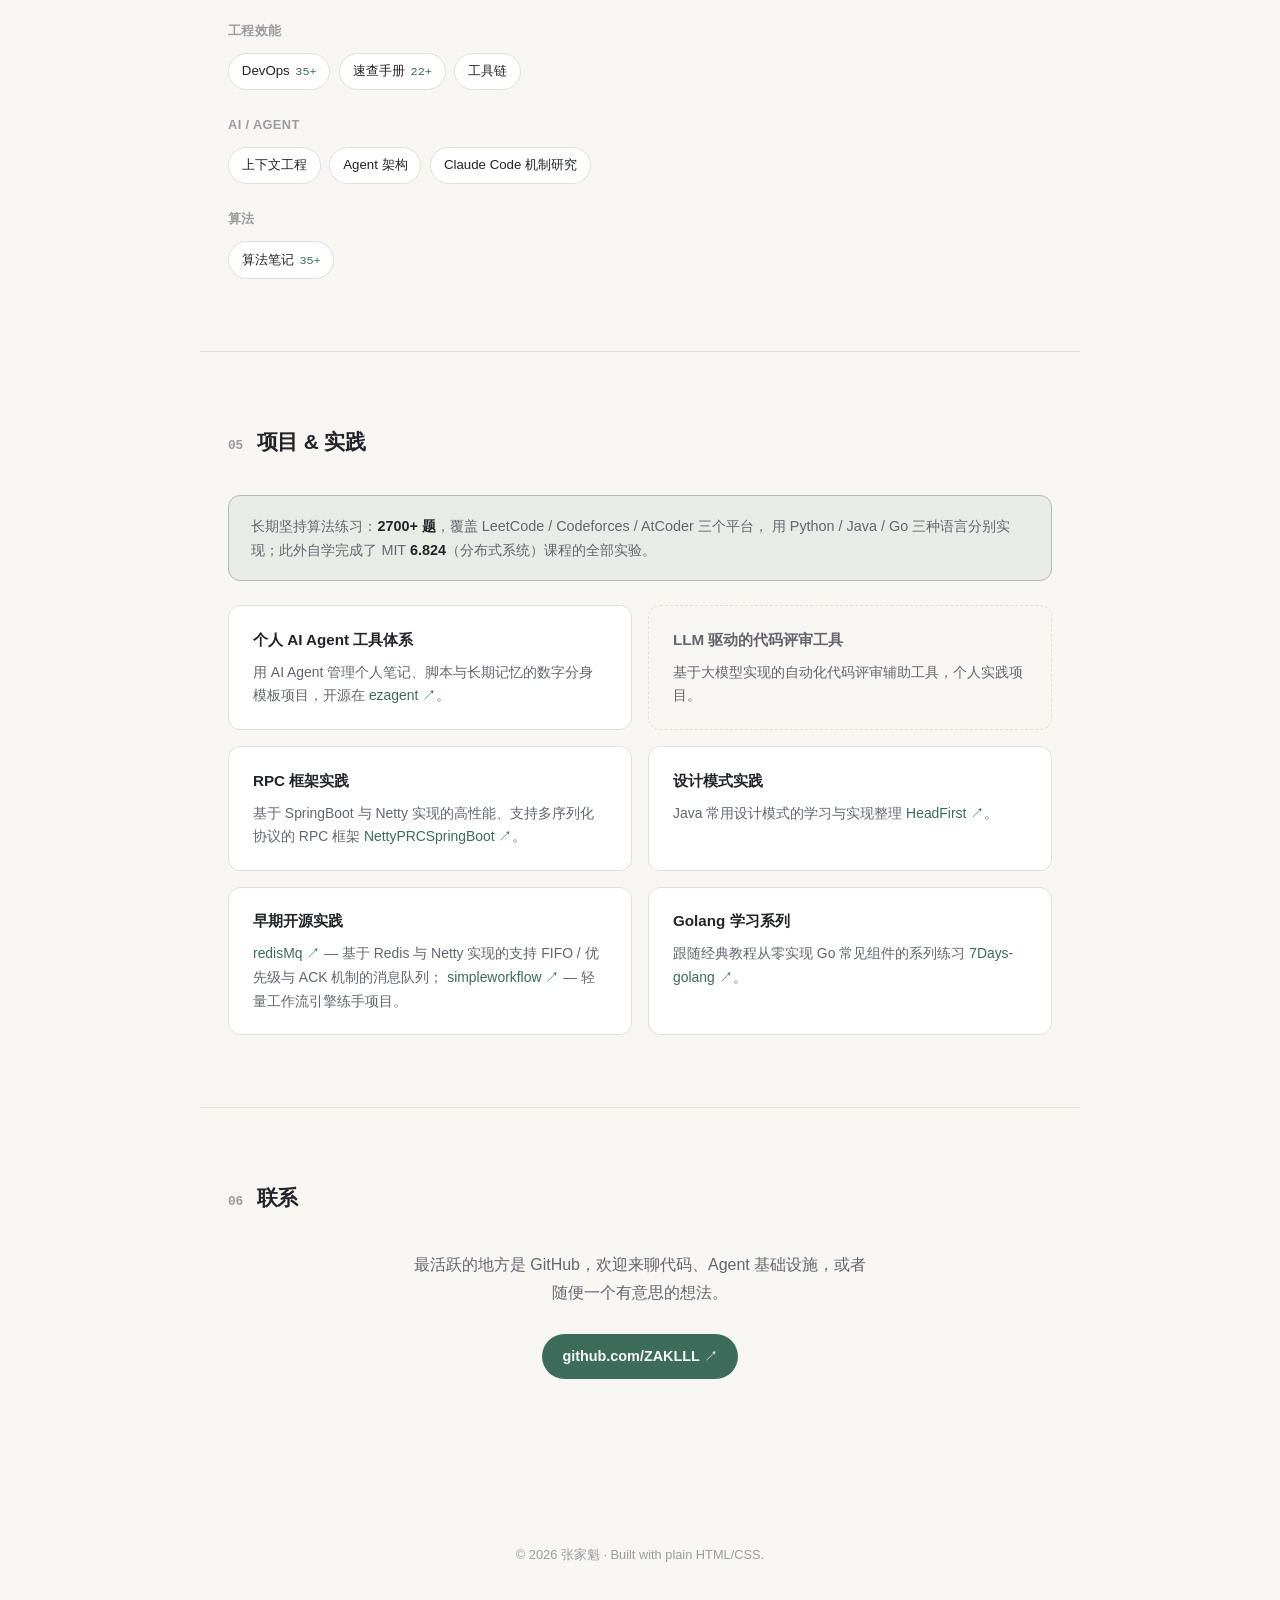
==== commit 6a0fe5d6: "fix: 修正算法题数、移除 GT、去除生硬的 AI 腔文案、突出 Agent 基础设施技能 - 算法练习题数改为真实数字 2700+（此前是文件数估算的 500+，用户指出实际数字） - 移除 GT" ====
--- a/index.html
+++ b/index.html
@@ -37,8 +37,7 @@
   <h1 class="hero__name">张家魁 <span class="hero__alias">/ Zakl</span></h1>
   <p class="hero__role">AI Infrastructure Engineer · Agent Platform</p>
   <p class="hero__desc">
-    多年后端与分布式系统经验，近两年专注于 LLM Agent 基础设施研发 ——
-    让 Agent 从「能跑通」走到「能稳定跑在生产环境里」。
+    多年后端与分布式系统经验，近两年在做 LLM Agent 基础设施：Runtime、编排引擎、沙箱隔离这些。
   </p>
   <div class="hero__actions">
     <a class="btn btn--primary" href="#experience">查看经历</a>
@@ -63,8 +62,7 @@
       </p>
       <p>
         业余时间会写一些关于 Agentic 编程工具、上下文工程的技术笔记，
-        也维护着一套个人的 AI Agent 工具体系，用来统一管理自己的笔记、脚本和长期记忆 ——
-        某种意义上，这是我给自己搭的第一个「生产环境」。
+        也维护着一套个人的 AI Agent 工具体系，用来管自己的笔记、脚本和长期记忆。
       </p>
     </div>
   </section>
@@ -135,13 +133,13 @@
   <section class="section reveal" id="skills">
     <h2 class="section__title"><span class="section__num">03</span>技能</h2>
     <div class="skills-grid">
+      <div class="skill-card skill-card--featured">
+        <h3>Agent Framework / Infra</h3>
+        <p>Agent Framework 设计 · 多 Agent 编排调度（Orchestration）· Runtime 生命周期管理 · Session 并发调度 · 沙箱隔离（Sandbox）与安全边界 · Claude SDK / MCP</p>
+      </div>
       <div class="skill-card">
         <h3>编程语言</h3>
         <p>Python（精通）· Java（熟练）· Go（熟悉）· JavaScript / Vue.js（可用）</p>
-      </div>
-      <div class="skill-card">
-        <h3>Agent 基础设施</h3>
-        <p>Agent Runtime 设计 · 多 Agent 编排调度 · Session 生命周期管理 · 沙箱隔离 · Claude SDK / MCP</p>
       </div>
       <div class="skill-card">
         <h3>分布式与云原生</h3>
@@ -201,7 +199,7 @@
     <h2 class="section__title"><span class="section__num">05</span>项目 & 实践</h2>
 
     <div class="knowledge__callout" style="margin-bottom: 1.5rem;">
-      长期坚持算法练习：<strong>500+ 题</strong>，覆盖 LeetCode / Codeforces / AtCoder 三个平台，
+      长期坚持算法练习：<strong>2700+ 题</strong>，覆盖 LeetCode / Codeforces / AtCoder 三个平台，
       用 Python / Java / Go 三种语言分别实现；此外自学完成了 MIT <strong>6.824</strong>（分布式系统）课程的全部实验。
     </div>
 
@@ -231,9 +229,7 @@
           <a href="https://github.com/ZAKLLL/redisMq" target="_blank" rel="noopener">redisMq ↗</a> —
           基于 Redis 与 Netty 实现的支持 FIFO / 优先级与 ACK 机制的消息队列；
           <a href="https://github.com/ZAKLLL/simpleworkflow" target="_blank" rel="noopener">simpleworkflow ↗</a> —
-          轻量工作流引擎练手项目；
-          <a href="https://github.com/ZAKLLL/GT" target="_blank" rel="noopener">GT ↗</a> —
-          大学时期完成的英汉翻译 Android 应用，早期作品，意外成了 star 最高的仓库。
+          轻量工作流引擎练手项目。
         </p>
       </article>
       <article class="project-card">
--- a/style.css
+++ b/style.css
@@ -315,6 +315,12 @@
   transition: box-shadow 0.25s var(--ease), border-color 0.25s var(--ease);
 }
 .skill-card:hover { box-shadow: var(--shadow); border-color: color-mix(in srgb, var(--border) 50%, var(--accent)); }
+.skill-card--featured {
+  grid-column: 1 / -1;
+  border-color: color-mix(in srgb, var(--border) 40%, var(--accent));
+  background: color-mix(in srgb, var(--bg-elev) 92%, var(--accent-soft));
+}
+.skill-card--featured h3 { color: var(--accent); }
 .skill-card h3 {
   margin: 0 0 0.55rem;
   font-size: 0.92rem;
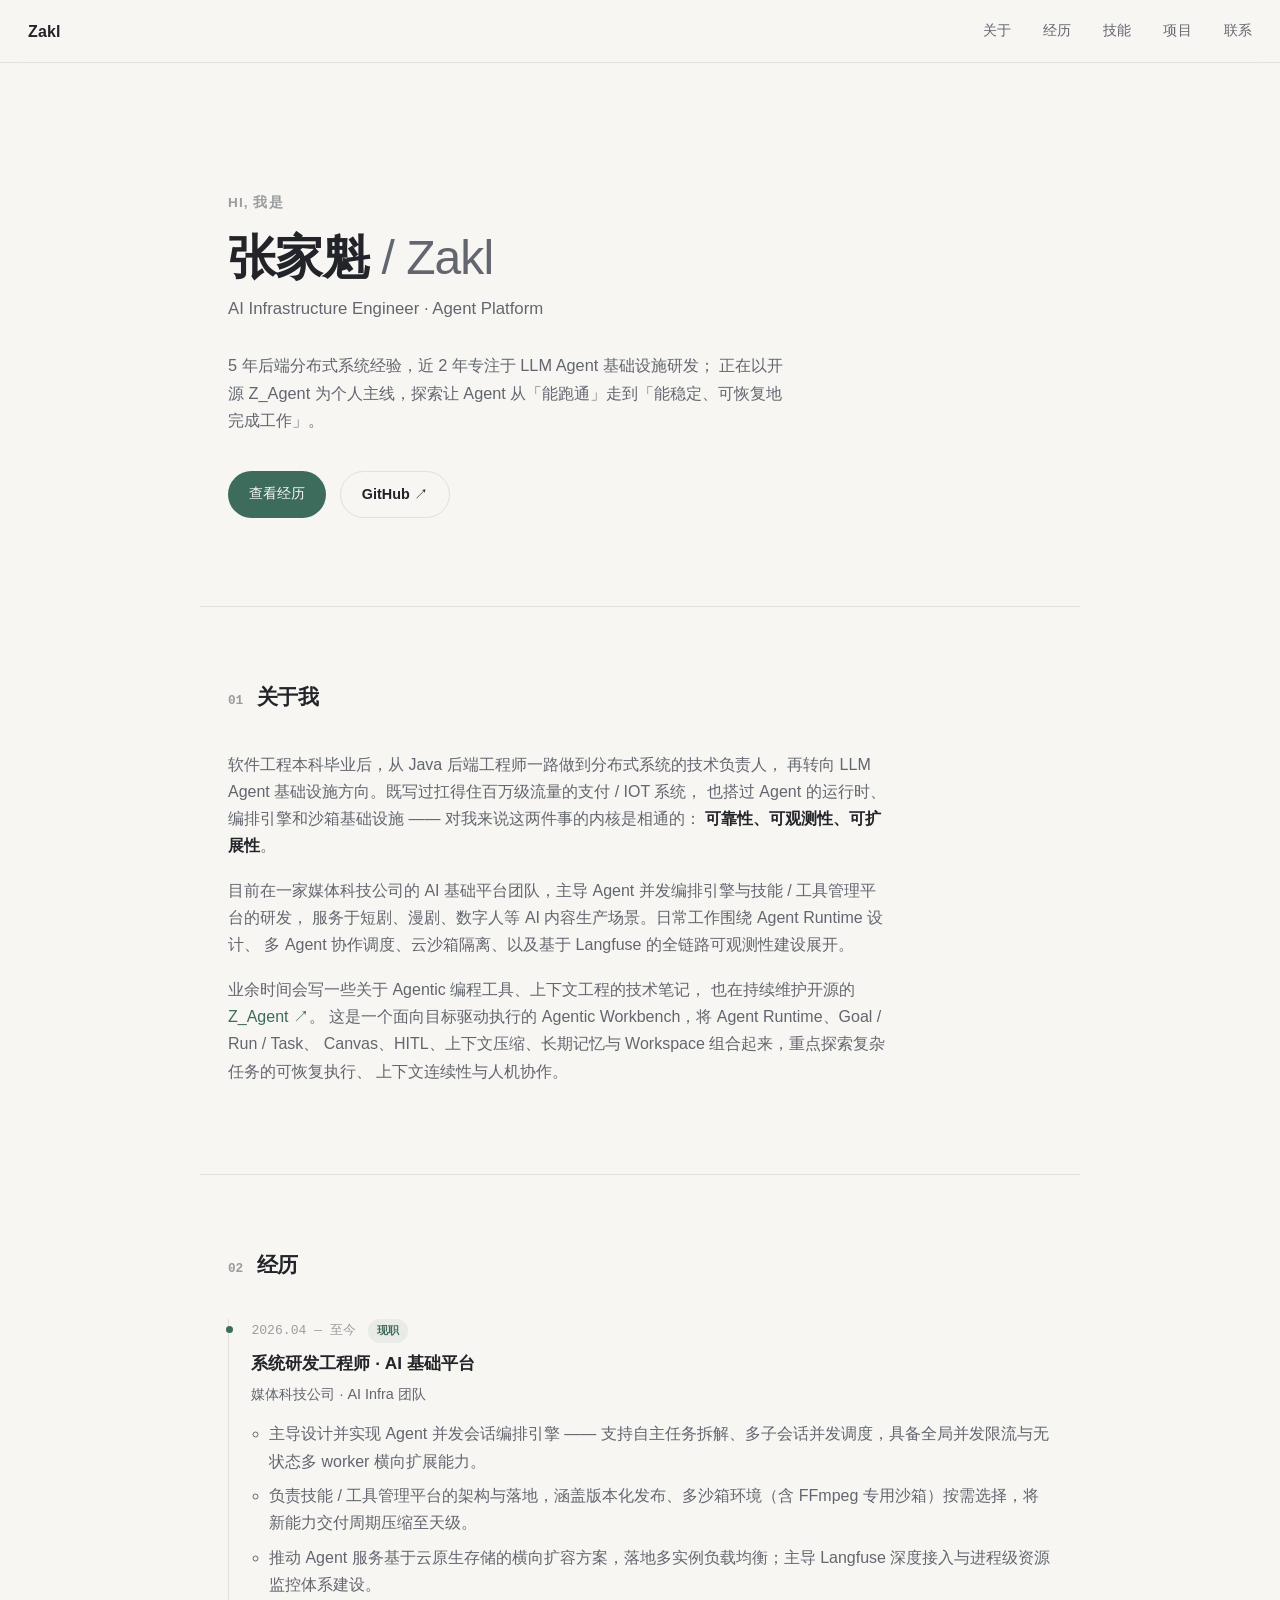
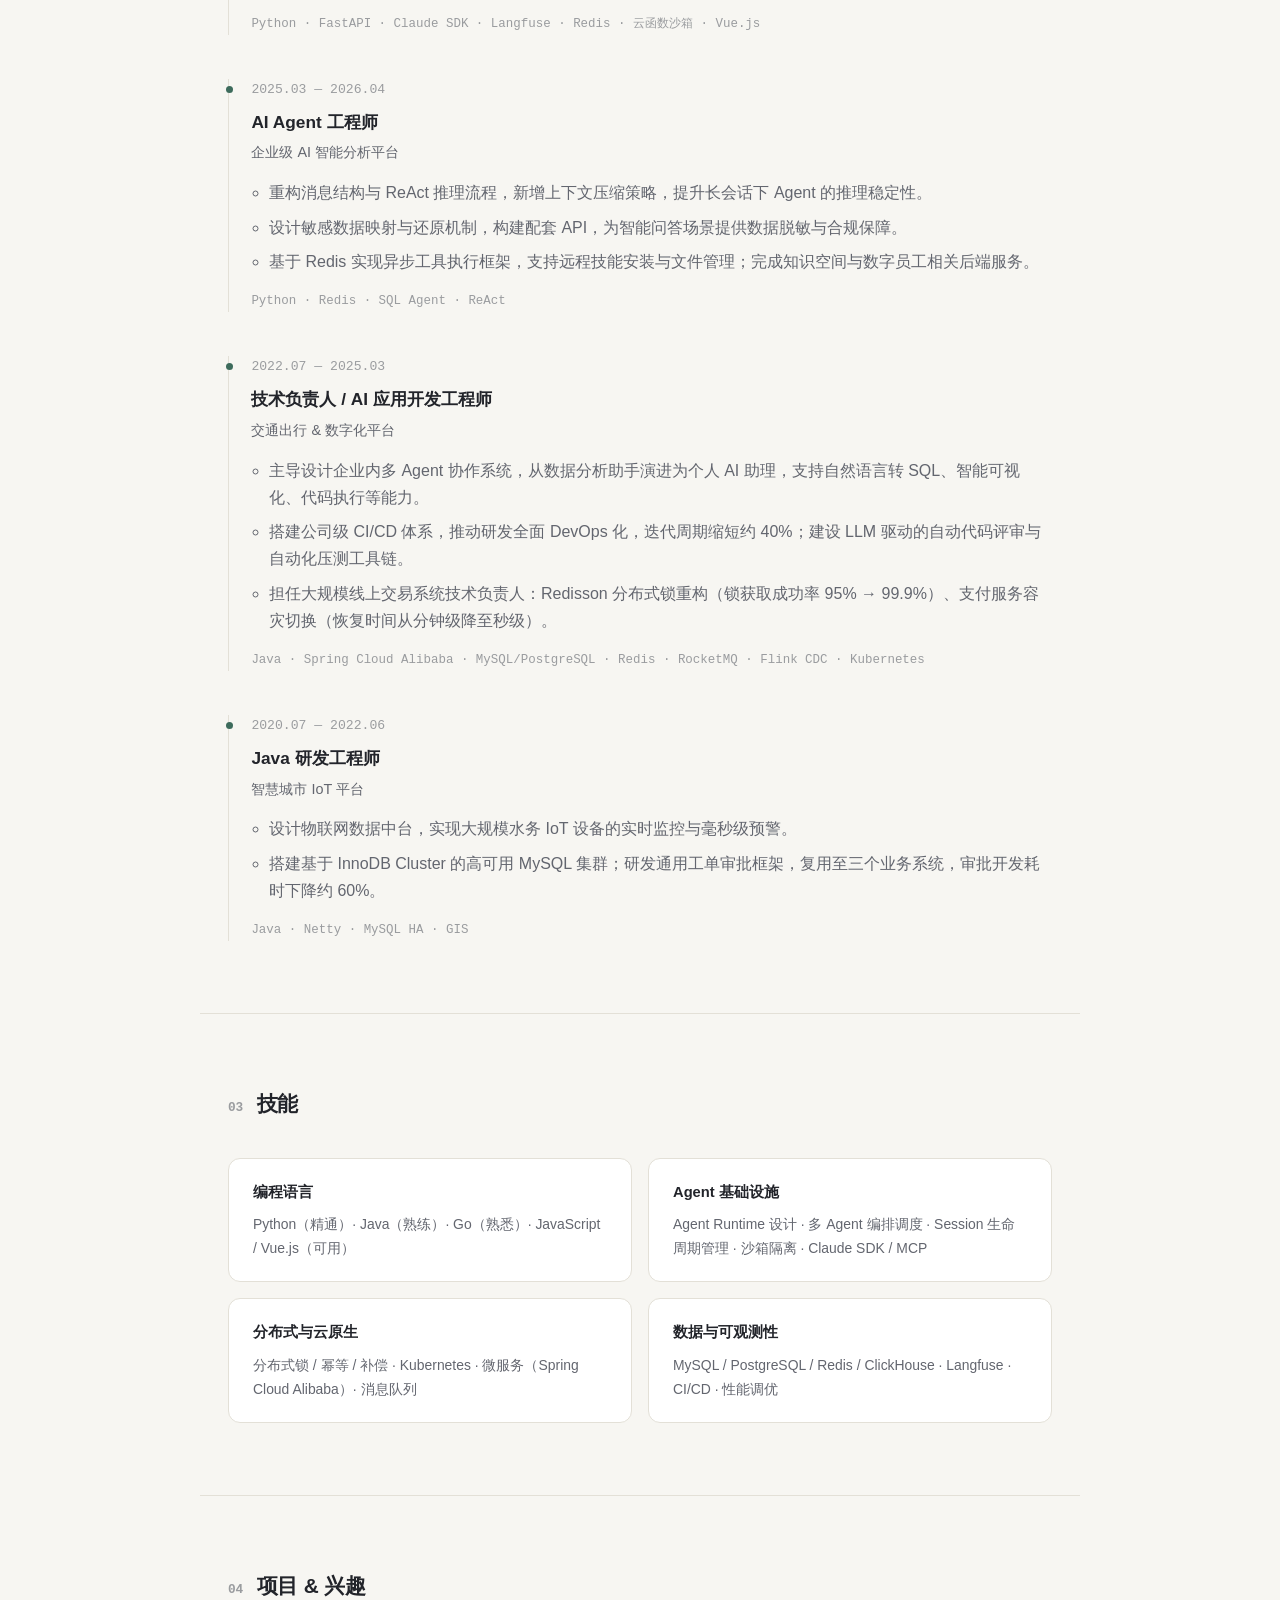
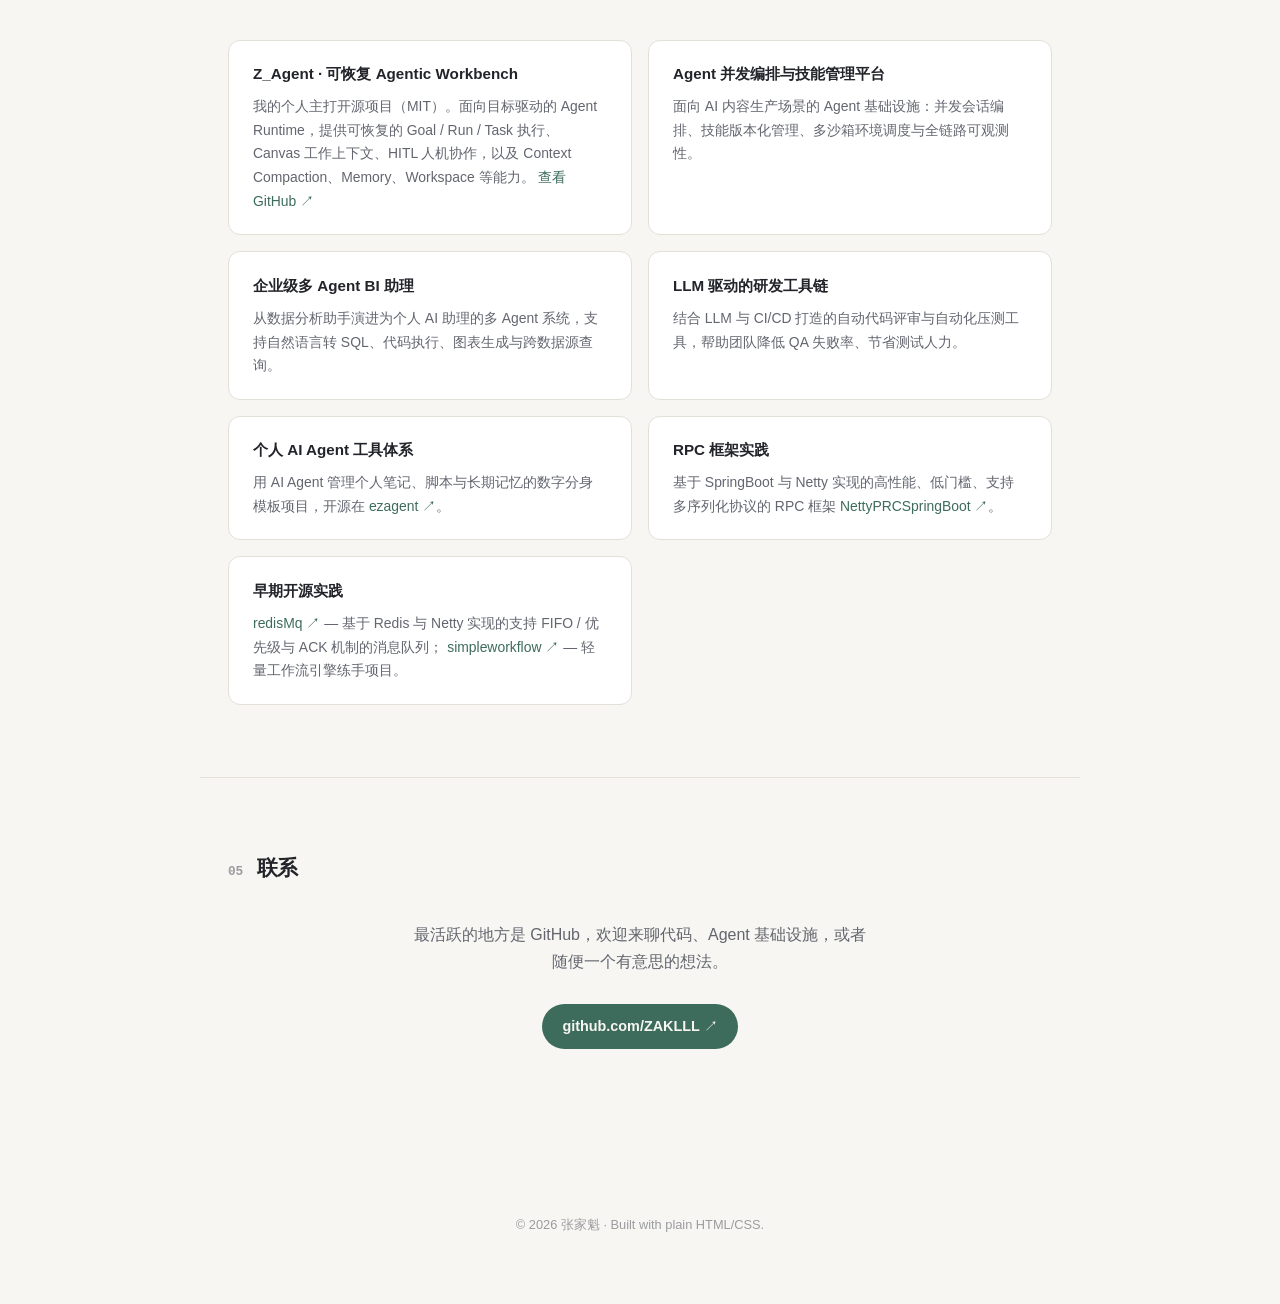
==== commit 5fe1ccdc: "feat: feature Z_Agent on portfolio site" ====
--- a/index.html
+++ b/index.html
@@ -4,14 +4,8 @@
 <meta charset="UTF-8">
 <meta name="viewport" content="width=device-width, initial-scale=1.0">
 <title>张家魁 · Zakl — AI Infrastructure Engineer</title>
-<meta name="description" content="张家魁（Zakl）— AI Infrastructure / Agent Platform Engineer。多年后端分布式系统经验，专注 LLM Agent 基础设施研发。">
+<meta name="description" content="张家魁（Zakl）— AI Infrastructure / Agent Platform Engineer。5 年后端分布式系统经验 + AI Agent 基础设施研发经验。">
 <link rel="icon" href="data:,">
-<script>
-  (function () {
-    var h = new Date().getHours();
-    document.documentElement.setAttribute("data-theme", (h >= 6 && h < 18) ? "day" : "night");
-  })();
-</script>
 <link rel="stylesheet" href="style.css">
 </head>
 <body>
@@ -25,49 +19,55 @@
     <a href="#about">关于</a>
     <a href="#experience">经历</a>
     <a href="#skills">技能</a>
-    <a href="#knowledge">知识体系</a>
     <a href="#projects">项目</a>
     <a href="#contact">联系</a>
-    <span class="theme-indicator" id="themeIndicator" aria-hidden="true"><span class="theme-indicator__dot"></span></span>
   </div>
 </nav>
 
 <header class="hero" id="top">
-  <p class="hero__eyebrow">Hi, 我是</p>
-  <h1 class="hero__name">张家魁 <span class="hero__alias">/ Zakl</span></h1>
-  <p class="hero__role">AI Infrastructure Engineer · Agent Platform</p>
-  <p class="hero__desc">
-    多年后端与分布式系统经验，近两年在做 LLM Agent 基础设施：Runtime、编排引擎、沙箱隔离这些。
-  </p>
-  <div class="hero__actions">
-    <a class="btn btn--primary" href="#experience">查看经历</a>
-    <a class="btn btn--ghost" href="https://github.com/ZAKLLL" target="_blank" rel="noopener">GitHub ↗</a>
+  <div class="hero__inner">
+    <p class="hero__eyebrow">Hi, 我是</p>
+    <h1 class="hero__name">张家魁 <span class="hero__alias">/ Zakl</span></h1>
+    <p class="hero__role">AI Infrastructure Engineer · Agent Platform</p>
+    <p class="hero__desc">
+      5 年后端分布式系统经验，近 2 年专注于 LLM Agent 基础设施研发；
+      正在以开源 Z_Agent 为个人主线，探索让 Agent 从「能跑通」走到「能稳定、可恢复地完成工作」。
+    </p>
+    <div class="hero__actions">
+      <a class="btn btn--primary" href="#experience">查看经历</a>
+      <a class="btn btn--ghost" href="https://github.com/ZAKLLL" target="_blank" rel="noopener">GitHub ↗</a>
+    </div>
   </div>
 </header>
 
 <main>
 
-  <section class="section reveal" id="about">
+  <section class="section" id="about">
     <h2 class="section__title"><span class="section__num">01</span>关于我</h2>
     <div class="section__body">
       <p>
         软件工程本科毕业后，从 Java 后端工程师一路做到分布式系统的技术负责人，
-        再转向 LLM Agent 基础设施方向。既写过扛得住高并发流量的交易 / IoT 系统，
+        再转向 LLM Agent 基础设施方向。既写过扛得住百万级流量的支付 / IOT 系统，
         也搭过 Agent 的运行时、编排引擎和沙箱基础设施 —— 对我来说这两件事的内核是相通的：
         <strong>可靠性、可观测性、可扩展性</strong>。
       </p>
       <p>
-        目前专注于 Agent 基础设施方向：并发会话编排、技能 / 工具管理平台、
-        沙箱隔离与全链路可观测性建设，服务于 AI 内容生成类业务场景。
+        目前在一家媒体科技公司的 AI 基础平台团队，主导 Agent 并发编排引擎与技能 / 工具管理平台的研发，
+        服务于短剧、漫剧、数字人等 AI 内容生产场景。日常工作围绕 Agent Runtime 设计、
+        多 Agent 协作调度、云沙箱隔离、以及基于 Langfuse 的全链路可观测性建设展开。
       </p>
       <p>
         业余时间会写一些关于 Agentic 编程工具、上下文工程的技术笔记，
-        也维护着一套个人的 AI Agent 工具体系，用来管自己的笔记、脚本和长期记忆。
+        也在持续维护开源的
+        <a href="https://github.com/ZAKLLL/zagent" target="_blank" rel="noopener">Z_Agent ↗</a>。
+        这是一个面向目标驱动执行的 Agentic Workbench，将 Agent Runtime、Goal / Run / Task、
+        Canvas、HITL、上下文压缩、长期记忆与 Workspace 组合起来，重点探索复杂任务的可恢复执行、
+        上下文连续性与人机协作。
       </p>
     </div>
   </section>
 
-  <section class="section reveal" id="experience">
+  <section class="section" id="experience">
     <h2 class="section__title"><span class="section__num">02</span>经历</h2>
     <ol class="timeline">
 
@@ -77,13 +77,13 @@
           <span class="timeline__tag">现职</span>
         </div>
         <h3 class="timeline__role">系统研发工程师 · AI 基础平台</h3>
-        <p class="timeline__org">AI 内容生成方向 · Agent 基础设施团队</p>
-        <ul class="timeline__points">
-          <li>负责 Agent 并发会话编排引擎的设计与实现：任务拆解、多子会话并发调度、无状态多 worker 横向扩展。</li>
-          <li>负责技能 / 工具管理平台的架构：版本化发布、多沙箱环境隔离，缩短新能力的交付周期。</li>
-          <li>推动服务的横向扩容与可观测性建设，引入全链路追踪与进程级资源监控。</li>
-        </ul>
-        <div class="timeline__stack">Python · FastAPI · Claude SDK · Redis · 容器沙箱 · Vue.js</div>
+        <p class="timeline__org">媒体科技公司 · AI Infra 团队</p>
+        <ul class="timeline__points">
+          <li>主导设计并实现 Agent 并发会话编排引擎 —— 支持自主任务拆解、多子会话并发调度，具备全局并发限流与无状态多 worker 横向扩展能力。</li>
+          <li>负责技能 / 工具管理平台的架构与落地，涵盖版本化发布、多沙箱环境（含 FFmpeg 专用沙箱）按需选择，将新能力交付周期压缩至天级。</li>
+          <li>推动 Agent 服务基于云原生存储的横向扩容方案，落地多实例负载均衡；主导 Langfuse 深度接入与进程级资源监控体系建设。</li>
+        </ul>
+        <div class="timeline__stack">Python · FastAPI · Claude SDK · Langfuse · Redis · 云函数沙箱 · Vue.js</div>
       </li>
 
       <li class="timeline__item">
@@ -91,11 +91,11 @@
           <span class="timeline__time">2025.03 — 2026.04</span>
         </div>
         <h3 class="timeline__role">AI Agent 工程师</h3>
-        <p class="timeline__org">企业级智能分析平台方向</p>
-        <ul class="timeline__points">
-          <li>重构消息结构与 ReAct 推理流程，引入上下文压缩策略，提升长会话下的推理稳定性。</li>
-          <li>设计敏感数据映射与还原机制，为智能问答场景提供数据脱敏能力。</li>
-          <li>基于 Redis 实现异步工具执行框架，支持远程技能安装与文件管理。</li>
+        <p class="timeline__org">企业级 AI 智能分析平台</p>
+        <ul class="timeline__points">
+          <li>重构消息结构与 ReAct 推理流程，新增上下文压缩策略，提升长会话下 Agent 的推理稳定性。</li>
+          <li>设计敏感数据映射与还原机制，构建配套 API，为智能问答场景提供数据脱敏与合规保障。</li>
+          <li>基于 Redis 实现异步工具执行框架，支持远程技能安装与文件管理；完成知识空间与数字员工相关后端服务。</li>
         </ul>
         <div class="timeline__stack">Python · Redis · SQL Agent · ReAct</div>
       </li>
@@ -105,13 +105,13 @@
           <span class="timeline__time">2022.07 — 2025.03</span>
         </div>
         <h3 class="timeline__role">技术负责人 / AI 应用开发工程师</h3>
-        <p class="timeline__org">交通出行与数字化平台方向</p>
-        <ul class="timeline__points">
-          <li>主导设计多 Agent 协作系统，支持自然语言转 SQL、智能可视化与代码执行等能力。</li>
-          <li>推动研发全流程 DevOps 化，建设 LLM 驱动的自动代码评审与自动化压测工具链。</li>
-          <li>担任大规模线上交易系统的稳定性技术负责人，主导分布式锁优化与支付服务容灾方案。</li>
-        </ul>
-        <div class="timeline__stack">Java · Spring Cloud Alibaba · MySQL/PostgreSQL · Redis · RocketMQ · Kubernetes</div>
+        <p class="timeline__org">交通出行 & 数字化平台</p>
+        <ul class="timeline__points">
+          <li>主导设计企业内多 Agent 协作系统，从数据分析助手演进为个人 AI 助理，支持自然语言转 SQL、智能可视化、代码执行等能力。</li>
+          <li>搭建公司级 CI/CD 体系，推动研发全面 DevOps 化，迭代周期缩短约 40%；建设 LLM 驱动的自动代码评审与自动化压测工具链。</li>
+          <li>担任大规模线上交易系统技术负责人：Redisson 分布式锁重构（锁获取成功率 95% → 99.9%）、支付服务容灾切换（恢复时间从分钟级降至秒级）。</li>
+        </ul>
+        <div class="timeline__stack">Java · Spring Cloud Alibaba · MySQL/PostgreSQL · Redis · RocketMQ · Flink CDC · Kubernetes</div>
       </li>
 
       <li class="timeline__item">
@@ -119,10 +119,10 @@
           <span class="timeline__time">2020.07 — 2022.06</span>
         </div>
         <h3 class="timeline__role">Java 研发工程师</h3>
-        <p class="timeline__org">智慧城市 IoT 平台方向</p>
-        <ul class="timeline__points">
-          <li>参与物联网数据中台设计，负责大规模 IoT 设备的实时监控与预警链路。</li>
-          <li>搭建高可用 MySQL 集群方案；设计可复用的通用工单审批框架。</li>
+        <p class="timeline__org">智慧城市 IoT 平台</p>
+        <ul class="timeline__points">
+          <li>设计物联网数据中台，实现大规模水务 IoT 设备的实时监控与毫秒级预警。</li>
+          <li>搭建基于 InnoDB Cluster 的高可用 MySQL 集群；研发通用工单审批框架，复用至三个业务系统，审批开发耗时下降约 60%。</li>
         </ul>
         <div class="timeline__stack">Java · Netty · MySQL HA · GIS</div>
       </li>
@@ -130,98 +130,60 @@
     </ol>
   </section>
 
-  <section class="section reveal" id="skills">
+  <section class="section" id="skills">
     <h2 class="section__title"><span class="section__num">03</span>技能</h2>
     <div class="skills-grid">
-      <div class="skill-card skill-card--featured">
-        <h3>Agent Framework / Infra</h3>
-        <p>Agent Framework 设计 · 多 Agent 编排调度（Orchestration）· Runtime 生命周期管理 · Session 并发调度 · 沙箱隔离（Sandbox）与安全边界 · Claude SDK / MCP</p>
-      </div>
       <div class="skill-card">
         <h3>编程语言</h3>
         <p>Python（精通）· Java（熟练）· Go（熟悉）· JavaScript / Vue.js（可用）</p>
       </div>
       <div class="skill-card">
+        <h3>Agent 基础设施</h3>
+        <p>Agent Runtime 设计 · 多 Agent 编排调度 · Session 生命周期管理 · 沙箱隔离 · Claude SDK / MCP</p>
+      </div>
+      <div class="skill-card">
         <h3>分布式与云原生</h3>
-        <p>分布式锁 / 幂等 / 补偿 · Kubernetes · 微服务架构 · 消息队列</p>
+        <p>分布式锁 / 幂等 / 补偿 · Kubernetes · 微服务（Spring Cloud Alibaba）· 消息队列</p>
       </div>
       <div class="skill-card">
         <h3>数据与可观测性</h3>
-        <p>MySQL / PostgreSQL / Redis / ClickHouse · 全链路追踪 · CI/CD · 性能调优</p>
-      </div>
-    </div>
-  </section>
-
-  <section class="section reveal" id="knowledge">
-    <h2 class="section__title"><span class="section__num">04</span>知识体系</h2>
-    <div class="section__body">
-      <p>长期用自己的笔记系统沉淀技术知识，按领域持续积累，粗略统计如下：</p>
-    </div>
-    <div class="knowledge">
-      <div class="knowledge__group">
-        <span class="knowledge__group-title">后端与分布式系统</span>
-        <div class="knowledge__chips">
-          <span class="chip">Java <span class="chip__count">90+</span></span>
-          <span class="chip">数据库 <span class="chip__count">25+</span></span>
-          <span class="chip">架构设计 <span class="chip__count">12+</span></span>
-          <span class="chip">网络 <span class="chip__count">8+</span></span>
-          <span class="chip">操作系统 <span class="chip__count">6+</span></span>
-          <span class="chip">Go</span>
-          <span class="chip">Python</span>
-        </div>
-      </div>
-      <div class="knowledge__group">
-        <span class="knowledge__group-title">工程效能</span>
-        <div class="knowledge__chips">
-          <span class="chip">DevOps <span class="chip__count">35+</span></span>
-          <span class="chip">速查手册 <span class="chip__count">22+</span></span>
-          <span class="chip">工具链</span>
-        </div>
-      </div>
-      <div class="knowledge__group">
-        <span class="knowledge__group-title">AI / Agent</span>
-        <div class="knowledge__chips">
-          <span class="chip">上下文工程</span>
-          <span class="chip">Agent 架构</span>
-          <span class="chip">Claude Code 机制研究</span>
-        </div>
-      </div>
-      <div class="knowledge__group">
-        <span class="knowledge__group-title">算法</span>
-        <div class="knowledge__chips">
-          <span class="chip">算法笔记 <span class="chip__count">35+</span></span>
-        </div>
-      </div>
-    </div>
-  </section>
-
-  <section class="section reveal" id="projects">
-    <h2 class="section__title"><span class="section__num">05</span>项目 & 实践</h2>
-
-    <div class="knowledge__callout" style="margin-bottom: 1.5rem;">
-      长期坚持算法练习：<strong>2700+ 题</strong>，覆盖 LeetCode / Codeforces / AtCoder 三个平台，
-      用 Python / Java / Go 三种语言分别实现；此外自学完成了 MIT <strong>6.824</strong>（分布式系统）课程的全部实验。
-    </div>
-
+        <p>MySQL / PostgreSQL / Redis / ClickHouse · Langfuse · CI/CD · 性能调优</p>
+      </div>
+    </div>
+  </section>
+
+  <section class="section" id="projects">
+    <h2 class="section__title"><span class="section__num">04</span>项目 & 兴趣</h2>
     <div class="projects-grid">
+      <article class="project-card">
+        <h3>Z_Agent · 可恢复 Agentic Workbench</h3>
+        <p>
+          我的个人主打开源项目（MIT）。面向目标驱动的 Agent Runtime，提供可恢复的 Goal / Run / Task 执行、
+          Canvas 工作上下文、HITL 人机协作，以及 Context Compaction、Memory、Workspace 等能力。
+          <a href="https://github.com/ZAKLLL/zagent" target="_blank" rel="noopener">查看 GitHub ↗</a>
+        </p>
+      </article>
+      <article class="project-card">
+        <h3>Agent 并发编排与技能管理平台</h3>
+        <p>面向 AI 内容生产场景的 Agent 基础设施：并发会话编排、技能版本化管理、多沙箱环境调度与全链路可观测性。</p>
+      </article>
+      <article class="project-card">
+        <h3>企业级多 Agent BI 助理</h3>
+        <p>从数据分析助手演进为个人 AI 助理的多 Agent 系统，支持自然语言转 SQL、代码执行、图表生成与跨数据源查询。</p>
+      </article>
+      <article class="project-card">
+        <h3>LLM 驱动的研发工具链</h3>
+        <p>结合 LLM 与 CI/CD 打造的自动代码评审与自动化压测工具，帮助团队降低 QA 失败率、节省测试人力。</p>
+      </article>
       <article class="project-card">
         <h3>个人 AI Agent 工具体系</h3>
         <p>用 AI Agent 管理个人笔记、脚本与长期记忆的数字分身模板项目，开源在
           <a href="https://github.com/ZAKLLL/ezagent" target="_blank" rel="noopener">ezagent ↗</a>。</p>
       </article>
-      <article class="project-card project-card--muted">
-        <h3>LLM 驱动的代码评审工具</h3>
-        <p>基于大模型实现的自动化代码评审辅助工具，个人实践项目。</p>
-      </article>
       <article class="project-card">
         <h3>RPC 框架实践</h3>
-        <p>基于 SpringBoot 与 Netty 实现的高性能、支持多序列化协议的 RPC 框架
+        <p>基于 SpringBoot 与 Netty 实现的高性能、低门槛、支持多序列化协议的 RPC 框架
           <a href="https://github.com/ZAKLLL/NettyPRCSpringBoot" target="_blank" rel="noopener">NettyPRCSpringBoot ↗</a>。</p>
-      </article>
-      <article class="project-card">
-        <h3>设计模式实践</h3>
-        <p>Java 常用设计模式的学习与实现整理
-          <a href="https://github.com/ZAKLLL/HeadFirst" target="_blank" rel="noopener">HeadFirst ↗</a>。</p>
       </article>
       <article class="project-card">
         <h3>早期开源实践</h3>
@@ -232,16 +194,11 @@
           轻量工作流引擎练手项目。
         </p>
       </article>
-      <article class="project-card">
-        <h3>Golang 学习系列</h3>
-        <p>跟随经典教程从零实现 Go 常见组件的系列练习
-          <a href="https://github.com/ZAKLLL/7Days-golang" target="_blank" rel="noopener">7Days-golang ↗</a>。</p>
-      </article>
-    </div>
-  </section>
-
-  <section class="section section--contact reveal" id="contact">
-    <h2 class="section__title"><span class="section__num">06</span>联系</h2>
+    </div>
+  </section>
+
+  <section class="section section--contact" id="contact">
+    <h2 class="section__title"><span class="section__num">05</span>联系</h2>
     <p class="contact__text">最活跃的地方是 GitHub，欢迎来聊代码、Agent 基础设施，或者随便一个有意思的想法。</p>
     <a class="btn btn--primary" href="https://github.com/ZAKLLL" target="_blank" rel="noopener">github.com/ZAKLLL ↗</a>
   </section>
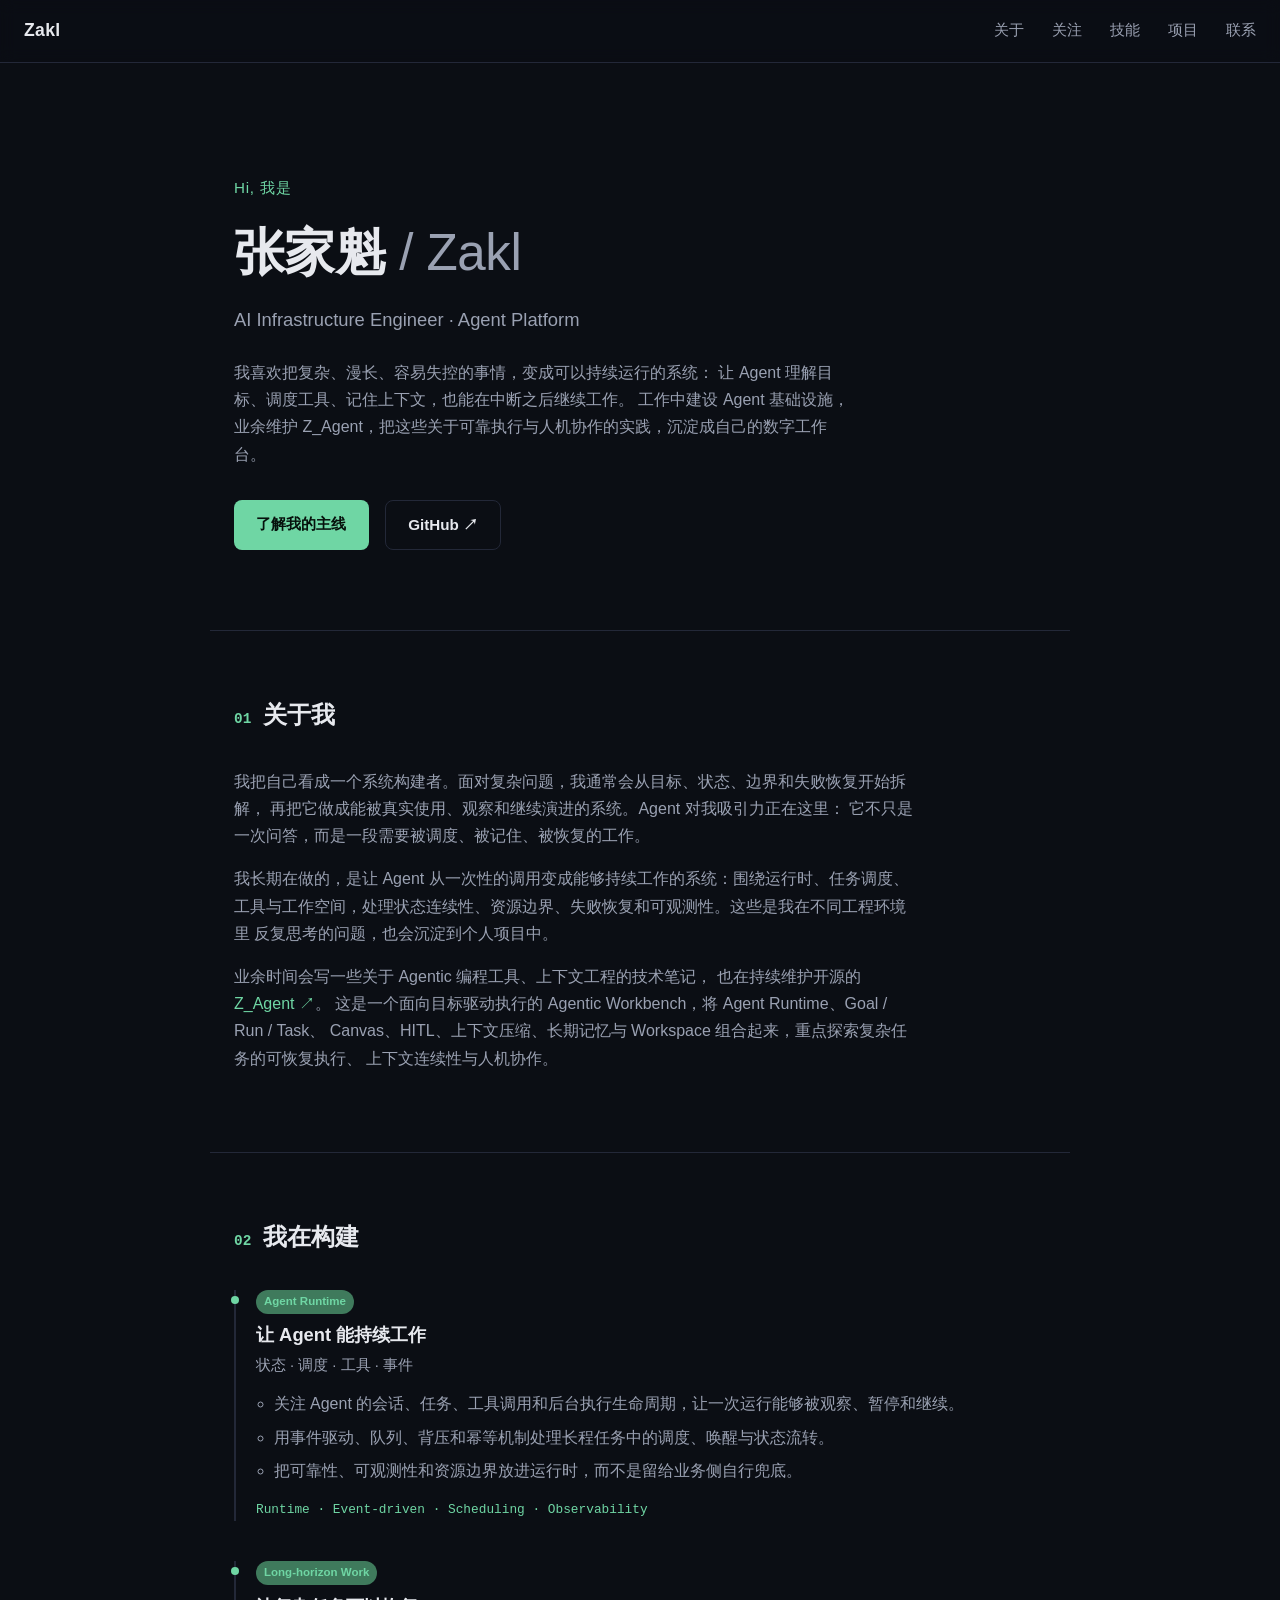
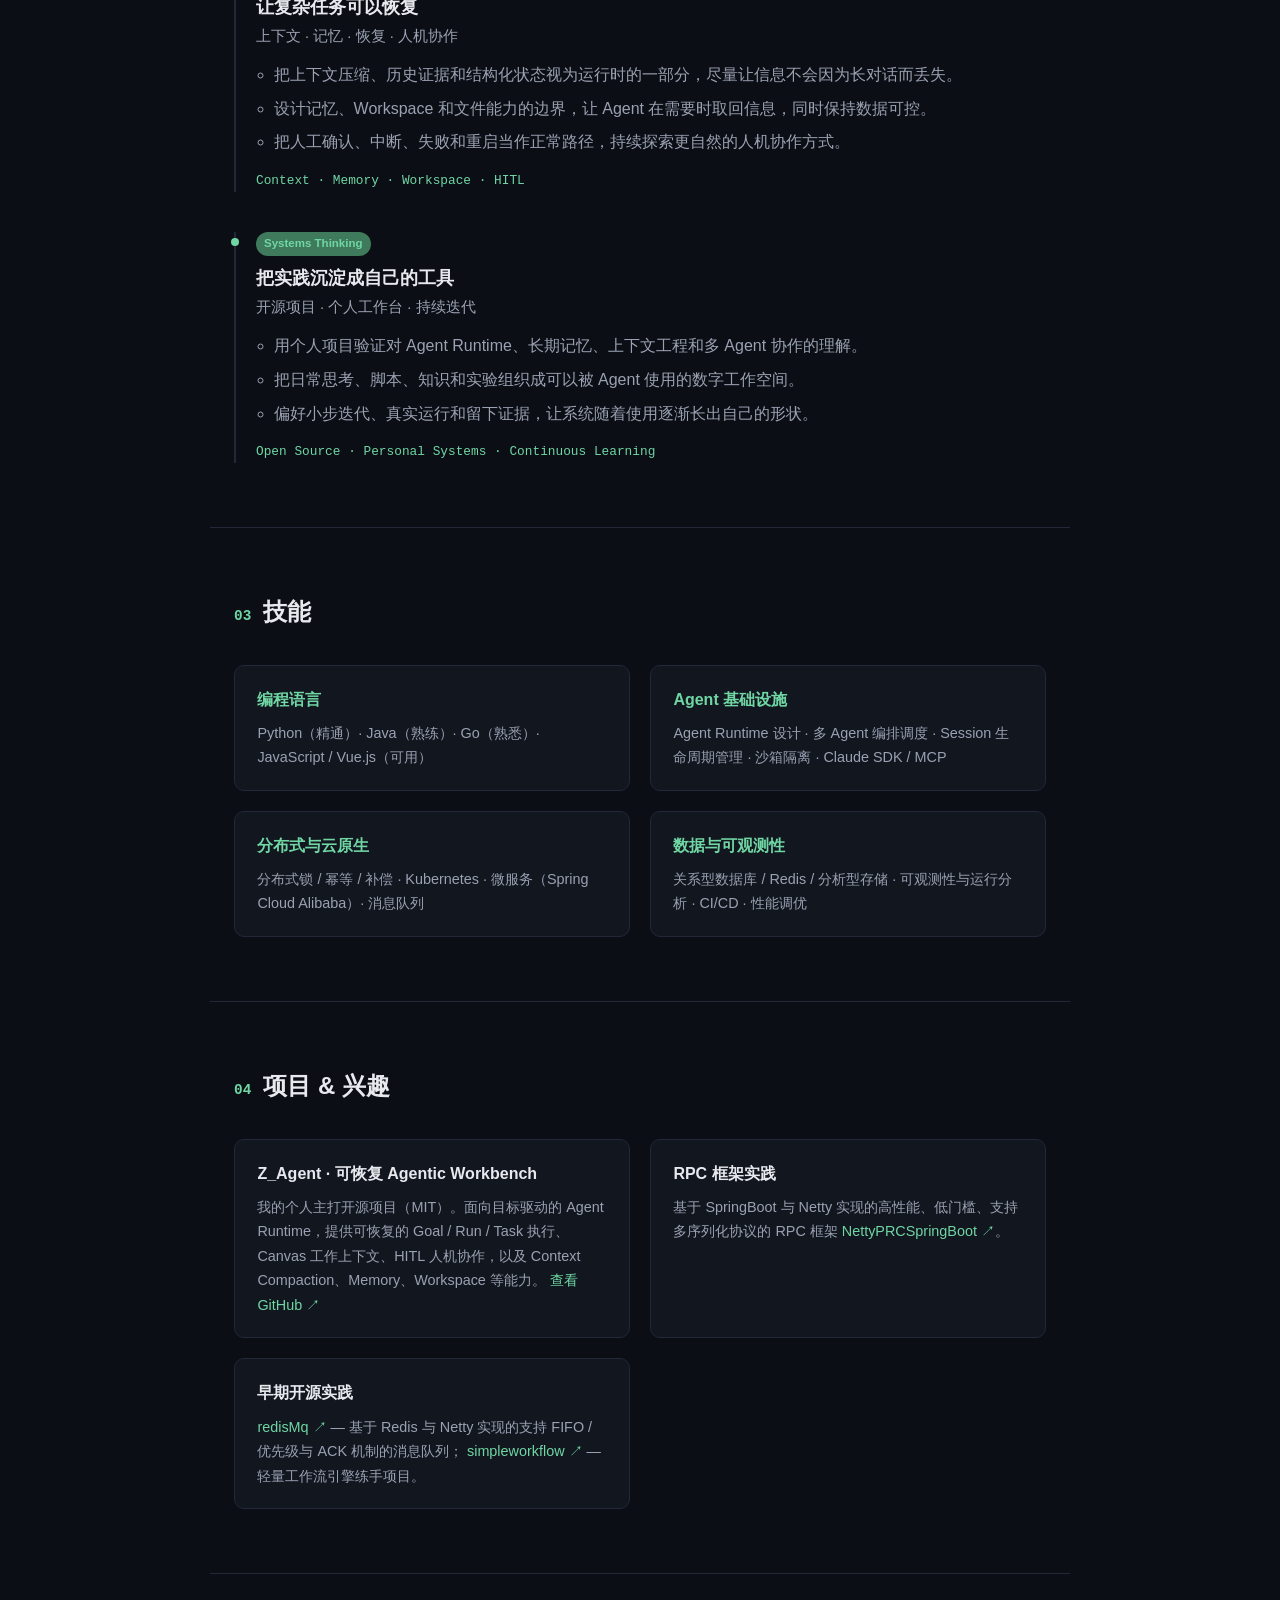
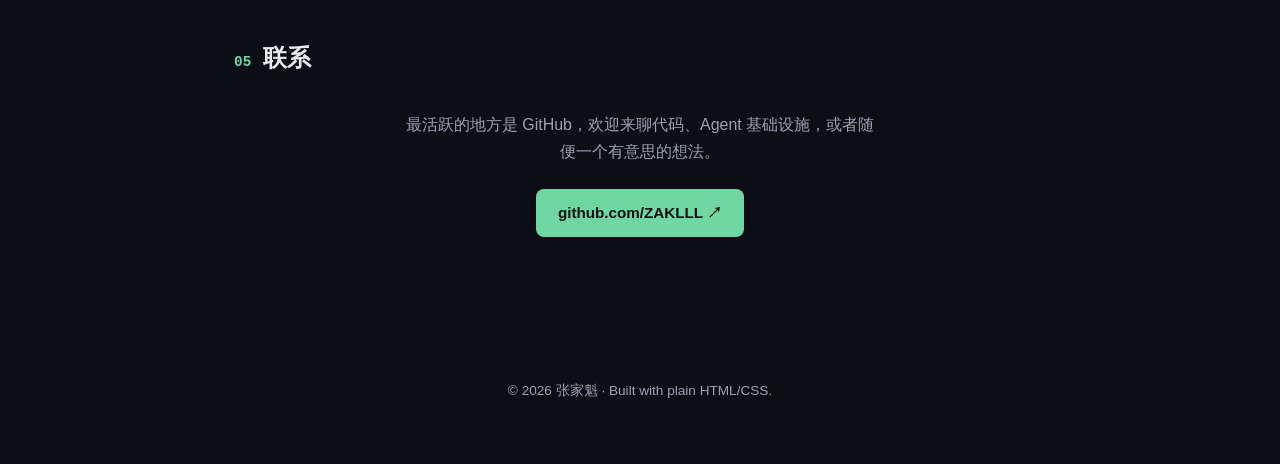
==== commit 2c16110b: "refactor: make portfolio a privacy-safe digital intro" ====
--- a/index.html
+++ b/index.html
@@ -4,7 +4,7 @@
 <meta charset="UTF-8">
 <meta name="viewport" content="width=device-width, initial-scale=1.0">
 <title>张家魁 · Zakl — AI Infrastructure Engineer</title>
-<meta name="description" content="张家魁（Zakl）— AI Infrastructure / Agent Platform Engineer。5 年后端分布式系统经验 + AI Agent 基础设施研发经验。">
+<meta name="description" content="张家魁（Zakl）— 关注 Agent Runtime、长程任务、可靠执行与个人数字工作台的系统构建者。">
 <link rel="icon" href="data:,">
 <link rel="stylesheet" href="style.css">
 </head>
@@ -17,7 +17,7 @@
   </button>
   <div class="nav__links" id="navLinks">
     <a href="#about">关于</a>
-    <a href="#experience">经历</a>
+    <a href="#focus">关注</a>
     <a href="#skills">技能</a>
     <a href="#projects">项目</a>
     <a href="#contact">联系</a>
@@ -30,11 +30,12 @@
     <h1 class="hero__name">张家魁 <span class="hero__alias">/ Zakl</span></h1>
     <p class="hero__role">AI Infrastructure Engineer · Agent Platform</p>
     <p class="hero__desc">
-      5 年后端分布式系统经验，近 2 年专注于 LLM Agent 基础设施研发；
-      正在以开源 Z_Agent 为个人主线，探索让 Agent 从「能跑通」走到「能稳定、可恢复地完成工作」。
+      我喜欢把复杂、漫长、容易失控的事情，变成可以持续运行的系统：
+      让 Agent 理解目标、调度工具、记住上下文，也能在中断之后继续工作。
+      工作中建设 Agent 基础设施，业余维护 Z_Agent，把这些关于可靠执行与人机协作的实践，沉淀成自己的数字工作台。
     </p>
     <div class="hero__actions">
-      <a class="btn btn--primary" href="#experience">查看经历</a>
+      <a class="btn btn--primary" href="#about">了解我的主线</a>
       <a class="btn btn--ghost" href="https://github.com/ZAKLLL" target="_blank" rel="noopener">GitHub ↗</a>
     </div>
   </div>
@@ -46,15 +47,14 @@
     <h2 class="section__title"><span class="section__num">01</span>关于我</h2>
     <div class="section__body">
       <p>
-        软件工程本科毕业后，从 Java 后端工程师一路做到分布式系统的技术负责人，
-        再转向 LLM Agent 基础设施方向。既写过扛得住百万级流量的支付 / IOT 系统，
-        也搭过 Agent 的运行时、编排引擎和沙箱基础设施 —— 对我来说这两件事的内核是相通的：
-        <strong>可靠性、可观测性、可扩展性</strong>。
+        我把自己看成一个系统构建者。面对复杂问题，我通常会从目标、状态、边界和失败恢复开始拆解，
+        再把它做成能被真实使用、观察和继续演进的系统。Agent 对我吸引力正在这里：
+        它不只是一次问答，而是一段需要被调度、被记住、被恢复的工作。
       </p>
       <p>
-        目前在一家媒体科技公司的 AI 基础平台团队，主导 Agent 并发编排引擎与技能 / 工具管理平台的研发，
-        服务于短剧、漫剧、数字人等 AI 内容生产场景。日常工作围绕 Agent Runtime 设计、
-        多 Agent 协作调度、云沙箱隔离、以及基于 Langfuse 的全链路可观测性建设展开。
+        我长期在做的，是让 Agent 从一次性的调用变成能够持续工作的系统：围绕运行时、任务调度、
+        工具与工作空间，处理状态连续性、资源边界、失败恢复和可观测性。这些是我在不同工程环境里
+        反复思考的问题，也会沉淀到个人项目中。
       </p>
       <p>
         业余时间会写一些关于 Agentic 编程工具、上下文工程的技术笔记，
@@ -67,64 +67,50 @@
     </div>
   </section>
 
-  <section class="section" id="experience">
-    <h2 class="section__title"><span class="section__num">02</span>经历</h2>
+  <section class="section" id="focus">
+    <h2 class="section__title"><span class="section__num">02</span>我在构建</h2>
     <ol class="timeline">
 
       <li class="timeline__item">
         <div class="timeline__meta">
-          <span class="timeline__time">2026.04 — 至今</span>
-          <span class="timeline__tag">现职</span>
+          <span class="timeline__tag">Agent Runtime</span>
         </div>
-        <h3 class="timeline__role">系统研发工程师 · AI 基础平台</h3>
-        <p class="timeline__org">媒体科技公司 · AI Infra 团队</p>
+        <h3 class="timeline__role">让 Agent 能持续工作</h3>
+        <p class="timeline__org">状态 · 调度 · 工具 · 事件</p>
         <ul class="timeline__points">
-          <li>主导设计并实现 Agent 并发会话编排引擎 —— 支持自主任务拆解、多子会话并发调度，具备全局并发限流与无状态多 worker 横向扩展能力。</li>
-          <li>负责技能 / 工具管理平台的架构与落地，涵盖版本化发布、多沙箱环境（含 FFmpeg 专用沙箱）按需选择，将新能力交付周期压缩至天级。</li>
-          <li>推动 Agent 服务基于云原生存储的横向扩容方案，落地多实例负载均衡；主导 Langfuse 深度接入与进程级资源监控体系建设。</li>
+          <li>关注 Agent 的会话、任务、工具调用和后台执行生命周期，让一次运行能够被观察、暂停和继续。</li>
+          <li>用事件驱动、队列、背压和幂等机制处理长程任务中的调度、唤醒与状态流转。</li>
+          <li>把可靠性、可观测性和资源边界放进运行时，而不是留给业务侧自行兜底。</li>
         </ul>
-        <div class="timeline__stack">Python · FastAPI · Claude SDK · Langfuse · Redis · 云函数沙箱 · Vue.js</div>
+        <div class="timeline__stack">Runtime · Event-driven · Scheduling · Observability</div>
       </li>
 
       <li class="timeline__item">
         <div class="timeline__meta">
-          <span class="timeline__time">2025.03 — 2026.04</span>
+          <span class="timeline__tag">Long-horizon Work</span>
         </div>
-        <h3 class="timeline__role">AI Agent 工程师</h3>
-        <p class="timeline__org">企业级 AI 智能分析平台</p>
+        <h3 class="timeline__role">让复杂任务可以恢复</h3>
+        <p class="timeline__org">上下文 · 记忆 · 恢复 · 人机协作</p>
         <ul class="timeline__points">
-          <li>重构消息结构与 ReAct 推理流程，新增上下文压缩策略，提升长会话下 Agent 的推理稳定性。</li>
-          <li>设计敏感数据映射与还原机制，构建配套 API，为智能问答场景提供数据脱敏与合规保障。</li>
-          <li>基于 Redis 实现异步工具执行框架，支持远程技能安装与文件管理；完成知识空间与数字员工相关后端服务。</li>
+          <li>把上下文压缩、历史证据和结构化状态视为运行时的一部分，尽量让信息不会因为长对话而丢失。</li>
+          <li>设计记忆、Workspace 和文件能力的边界，让 Agent 在需要时取回信息，同时保持数据可控。</li>
+          <li>把人工确认、中断、失败和重启当作正常路径，持续探索更自然的人机协作方式。</li>
         </ul>
-        <div class="timeline__stack">Python · Redis · SQL Agent · ReAct</div>
+        <div class="timeline__stack">Context · Memory · Workspace · HITL</div>
       </li>
 
       <li class="timeline__item">
         <div class="timeline__meta">
-          <span class="timeline__time">2022.07 — 2025.03</span>
+          <span class="timeline__tag">Systems Thinking</span>
         </div>
-        <h3 class="timeline__role">技术负责人 / AI 应用开发工程师</h3>
-        <p class="timeline__org">交通出行 & 数字化平台</p>
+        <h3 class="timeline__role">把实践沉淀成自己的工具</h3>
+        <p class="timeline__org">开源项目 · 个人工作台 · 持续迭代</p>
         <ul class="timeline__points">
-          <li>主导设计企业内多 Agent 协作系统，从数据分析助手演进为个人 AI 助理，支持自然语言转 SQL、智能可视化、代码执行等能力。</li>
-          <li>搭建公司级 CI/CD 体系，推动研发全面 DevOps 化，迭代周期缩短约 40%；建设 LLM 驱动的自动代码评审与自动化压测工具链。</li>
-          <li>担任大规模线上交易系统技术负责人：Redisson 分布式锁重构（锁获取成功率 95% → 99.9%）、支付服务容灾切换（恢复时间从分钟级降至秒级）。</li>
+          <li>用个人项目验证对 Agent Runtime、长期记忆、上下文工程和多 Agent 协作的理解。</li>
+          <li>把日常思考、脚本、知识和实验组织成可以被 Agent 使用的数字工作空间。</li>
+          <li>偏好小步迭代、真实运行和留下证据，让系统随着使用逐渐长出自己的形状。</li>
         </ul>
-        <div class="timeline__stack">Java · Spring Cloud Alibaba · MySQL/PostgreSQL · Redis · RocketMQ · Flink CDC · Kubernetes</div>
-      </li>
-
-      <li class="timeline__item">
-        <div class="timeline__meta">
-          <span class="timeline__time">2020.07 — 2022.06</span>
-        </div>
-        <h3 class="timeline__role">Java 研发工程师</h3>
-        <p class="timeline__org">智慧城市 IoT 平台</p>
-        <ul class="timeline__points">
-          <li>设计物联网数据中台，实现大规模水务 IoT 设备的实时监控与毫秒级预警。</li>
-          <li>搭建基于 InnoDB Cluster 的高可用 MySQL 集群；研发通用工单审批框架，复用至三个业务系统，审批开发耗时下降约 60%。</li>
-        </ul>
-        <div class="timeline__stack">Java · Netty · MySQL HA · GIS</div>
+        <div class="timeline__stack">Open Source · Personal Systems · Continuous Learning</div>
       </li>
 
     </ol>
@@ -147,7 +133,7 @@
       </div>
       <div class="skill-card">
         <h3>数据与可观测性</h3>
-        <p>MySQL / PostgreSQL / Redis / ClickHouse · Langfuse · CI/CD · 性能调优</p>
+        <p>关系型数据库 / Redis / 分析型存储 · 可观测性与运行分析 · CI/CD · 性能调优</p>
       </div>
     </div>
   </section>
@@ -162,23 +148,6 @@
           Canvas 工作上下文、HITL 人机协作，以及 Context Compaction、Memory、Workspace 等能力。
           <a href="https://github.com/ZAKLLL/zagent" target="_blank" rel="noopener">查看 GitHub ↗</a>
         </p>
-      </article>
-      <article class="project-card">
-        <h3>Agent 并发编排与技能管理平台</h3>
-        <p>面向 AI 内容生产场景的 Agent 基础设施：并发会话编排、技能版本化管理、多沙箱环境调度与全链路可观测性。</p>
-      </article>
-      <article class="project-card">
-        <h3>企业级多 Agent BI 助理</h3>
-        <p>从数据分析助手演进为个人 AI 助理的多 Agent 系统，支持自然语言转 SQL、代码执行、图表生成与跨数据源查询。</p>
-      </article>
-      <article class="project-card">
-        <h3>LLM 驱动的研发工具链</h3>
-        <p>结合 LLM 与 CI/CD 打造的自动代码评审与自动化压测工具，帮助团队降低 QA 失败率、节省测试人力。</p>
-      </article>
-      <article class="project-card">
-        <h3>个人 AI Agent 工具体系</h3>
-        <p>用 AI Agent 管理个人笔记、脚本与长期记忆的数字分身模板项目，开源在
-          <a href="https://github.com/ZAKLLL/ezagent" target="_blank" rel="noopener">ezagent ↗</a>。</p>
       </article>
       <article class="project-card">
         <h3>RPC 框架实践</h3>
--- a/style.css
+++ b/style.css
@@ -1,49 +1,18 @@
 :root {
-  --max-width: 880px;
+  --bg: #0b0e14;
+  --bg-elev: #12161f;
+  --border: #232838;
+  --text: #e7e9ee;
+  --text-dim: #9aa1b2;
+  --accent: #6fd6a4;
+  --accent-dim: #3f7a5c;
+  --max-width: 860px;
   --font: -apple-system, BlinkMacSystemFont, "Segoe UI", "PingFang SC", "Microsoft YaHei", Helvetica, Arial, sans-serif;
-  --font-mono: ui-monospace, SFMono-Regular, "SF Mono", Menlo, Consolas, monospace;
-  --radius: 12px;
-  --ease: cubic-bezier(0.22, 1, 0.36, 1);
-}
-
-/* NIGHT (default) */
-html {
-  --bg: #0a0c10;
-  --bg-elev: #11141a;
-  --bg-elev-2: #161a22;
-  --border: #1f2430;
-  --text: #e8e9ee;
-  --text-dim: #8b9099;
-  --text-faint: #5c6169;
-  --accent: #7fd9b6;
-  --accent-ink: #06120d;
-  --accent-soft: rgba(127, 217, 182, 0.1);
-  --shadow: 0 1px 2px rgba(0, 0, 0, 0.4), 0 12px 32px -16px rgba(0, 0, 0, 0.5);
-}
-
-/* DAY */
-html[data-theme="day"] {
-  --bg: #f7f6f2;
-  --bg-elev: #ffffff;
-  --bg-elev-2: #f0efe9;
-  --border: #e3e0d7;
-  --text: #22242a;
-  --text-dim: #63666f;
-  --text-faint: #9a9c9f;
-  --accent: #3d6b5c;
-  --accent-ink: #f7f6f2;
-  --accent-soft: rgba(61, 107, 92, 0.08);
-  --shadow: 0 1px 2px rgba(30, 30, 20, 0.04), 0 16px 32px -20px rgba(30, 30, 20, 0.12);
 }
 
 * { box-sizing: border-box; }
 
-html {
-  scroll-behavior: smooth;
-  color-scheme: light dark;
-}
-
-html[data-theme="day"] { color-scheme: light; }
+html { scroll-behavior: smooth; }
 
 body {
   margin: 0;
@@ -52,29 +21,10 @@
   color: var(--text);
   line-height: 1.7;
   -webkit-font-smoothing: antialiased;
-  transition: background-color 0.4s var(--ease), color 0.4s var(--ease);
 }
 
 a { color: var(--accent); text-decoration: none; }
-a:hover { opacity: 0.75; }
-
-.visually-hidden {
-  position: absolute;
-  width: 1px; height: 1px;
-  overflow: hidden;
-  clip: rect(0 0 0 0);
-}
-
-/* REVEAL */
-.reveal {
-  opacity: 0;
-  transform: translateY(14px);
-  transition: opacity 0.6s var(--ease), transform 0.6s var(--ease);
-}
-.reveal.is-visible {
-  opacity: 1;
-  transform: translateY(0);
-}
+a:hover { text-decoration: underline; }
 
 /* NAV */
 .nav {
@@ -84,47 +34,29 @@
   display: flex;
   align-items: center;
   justify-content: space-between;
-  padding: 1.1rem 1.75rem;
-  background: color-mix(in srgb, var(--bg) 82%, transparent);
-  backdrop-filter: blur(10px) saturate(1.1);
+  padding: 1rem 1.5rem;
+  background: rgba(11, 14, 20, 0.85);
+  backdrop-filter: blur(8px);
   border-bottom: 1px solid var(--border);
 }
 
 .nav__brand {
-  font-weight: 600;
-  font-size: 1rem;
+  font-weight: 700;
+  font-size: 1.1rem;
   color: var(--text);
-  letter-spacing: 0.01em;
-}
-.nav__brand:hover { opacity: 1; color: var(--accent); }
+  letter-spacing: 0.02em;
+}
+.nav__brand:hover { text-decoration: none; color: var(--accent); }
 
 .nav__links {
   display: flex;
-  align-items: center;
-  gap: 2rem;
+  gap: 1.75rem;
 }
 .nav__links a {
   color: var(--text-dim);
-  font-size: 0.88rem;
-  letter-spacing: 0.01em;
-}
-.nav__links a:hover { color: var(--text); opacity: 1; }
-
-.theme-indicator {
-  font-size: 0.78rem;
-  color: var(--text-faint);
-  font-family: var(--font-mono);
-  letter-spacing: 0.02em;
-  display: flex;
-  align-items: center;
-  gap: 0.4rem;
-  user-select: none;
-}
-.theme-indicator__dot {
-  width: 6px; height: 6px;
-  border-radius: 50%;
-  background: var(--accent);
-}
+  font-size: 0.92rem;
+}
+.nav__links a:hover { color: var(--text); text-decoration: none; }
 
 .nav__toggle {
   display: none;
@@ -136,69 +68,64 @@
   padding: 4px;
 }
 .nav__toggle span {
-  width: 20px;
-  height: 1.5px;
+  width: 22px;
+  height: 2px;
   background: var(--text);
   display: block;
 }
 
 /* HERO */
 .hero {
-  padding: 8rem 1.75rem 5.5rem;
+  padding: 7rem 1.5rem 5rem;
   max-width: var(--max-width);
   margin: 0 auto;
 }
 .hero__eyebrow {
-  color: var(--text-faint);
-  font-size: 0.85rem;
-  margin: 0 0 1rem;
-  letter-spacing: 0.08em;
-  text-transform: uppercase;
-  font-weight: 600;
+  color: var(--accent);
+  font-size: 0.95rem;
+  margin: 0 0 0.5rem;
+  letter-spacing: 0.05em;
 }
 .hero__name {
-  font-size: clamp(2.1rem, 5vw, 3rem);
-  margin: 0 0 0.6rem;
-  font-weight: 650;
-  letter-spacing: -0.02em;
-  line-height: 1.15;
+  font-size: clamp(2.2rem, 5vw, 3.2rem);
+  margin: 0 0 0.5rem;
+  font-weight: 800;
+  letter-spacing: -0.01em;
 }
 .hero__alias {
   color: var(--text-dim);
-  font-weight: 400;
+  font-weight: 500;
 }
 .hero__role {
-  font-size: 1.05rem;
-  color: var(--text-dim);
-  margin: 0 0 1.75rem;
-  font-weight: 500;
+  font-size: 1.15rem;
+  color: var(--text-dim);
+  margin: 0 0 1.5rem;
 }
 .hero__desc {
-  max-width: 560px;
-  color: var(--text-dim);
-  margin: 0 0 2.25rem;
-  font-size: 1.02rem;
+  max-width: 620px;
+  color: var(--text-dim);
+  margin: 0 0 2rem;
 }
 .hero__actions {
   display: flex;
-  gap: 0.9rem;
+  gap: 1rem;
   flex-wrap: wrap;
 }
 
 .btn {
   display: inline-block;
-  padding: 0.65rem 1.3rem;
-  border-radius: 999px;
-  font-size: 0.9rem;
-  font-weight: 550;
-  transition: transform 0.2s var(--ease), opacity 0.2s var(--ease), border-color 0.2s var(--ease);
-}
-.btn:hover { transform: translateY(-1px); opacity: 1; }
+  padding: 0.7rem 1.4rem;
+  border-radius: 8px;
+  font-size: 0.95rem;
+  font-weight: 600;
+  transition: transform 0.15s ease, opacity 0.15s ease;
+}
+.btn:hover { text-decoration: none; transform: translateY(-1px); }
 .btn--primary {
   background: var(--accent);
-  color: var(--accent-ink);
-}
-.btn--primary:hover { opacity: 0.88; }
+  color: #06110c;
+}
+.btn--primary:hover { opacity: 0.9; }
 .btn--ghost {
   border: 1px solid var(--border);
   color: var(--text);
@@ -209,32 +136,30 @@
 .section {
   max-width: var(--max-width);
   margin: 0 auto;
-  padding: 4.5rem 1.75rem;
+  padding: 4rem 1.5rem;
   border-top: 1px solid var(--border);
 }
 
 .section__title {
   display: flex;
   align-items: baseline;
-  gap: 0.85rem;
-  font-size: 1.3rem;
-  font-weight: 650;
-  margin: 0 0 2.25rem;
-  letter-spacing: -0.01em;
+  gap: 0.75rem;
+  font-size: 1.5rem;
+  margin: 0 0 2rem;
 }
 .section__num {
-  color: var(--text-faint);
-  font-size: 0.8rem;
-  font-weight: 600;
-  font-family: var(--font-mono);
+  color: var(--accent);
+  font-size: 0.9rem;
+  font-weight: 700;
+  font-family: ui-monospace, SFMono-Regular, Menlo, monospace;
 }
 
 .section__body p {
   color: var(--text-dim);
-  margin: 0 0 1.1rem;
-  max-width: 660px;
-}
-.section__body strong { color: var(--text); font-weight: 600; }
+  margin: 0 0 1rem;
+  max-width: 680px;
+}
+.section__body strong { color: var(--text); }
 
 /* TIMELINE */
 .timeline {
@@ -243,20 +168,20 @@
   padding: 0;
   display: flex;
   flex-direction: column;
-  gap: 2.75rem;
+  gap: 2.5rem;
 }
 .timeline__item {
-  border-left: 1px solid var(--border);
-  padding-left: 1.4rem;
+  border-left: 2px solid var(--border);
+  padding-left: 1.25rem;
   position: relative;
 }
 .timeline__item::before {
   content: "";
   position: absolute;
-  left: -3.5px;
-  top: 7px;
-  width: 7px;
-  height: 7px;
+  left: -5px;
+  top: 6px;
+  width: 8px;
+  height: 8px;
   border-radius: 50%;
   background: var(--accent);
 }
@@ -264,173 +189,106 @@
   display: flex;
   align-items: center;
   gap: 0.75rem;
-  margin-bottom: 0.4rem;
+  margin-bottom: 0.35rem;
 }
 .timeline__time {
-  font-family: var(--font-mono);
-  font-size: 0.82rem;
-  color: var(--text-faint);
+  font-family: ui-monospace, SFMono-Regular, Menlo, monospace;
+  font-size: 0.85rem;
+  color: var(--text-dim);
 }
 .timeline__tag {
-  font-size: 0.7rem;
-  padding: 0.15rem 0.55rem;
+  font-size: 0.72rem;
+  padding: 0.15rem 0.5rem;
   border-radius: 100px;
-  background: var(--accent-soft);
+  background: var(--accent-dim);
   color: var(--accent);
   font-weight: 600;
 }
 .timeline__role {
-  margin: 0 0 0.2rem;
-  font-size: 1.08rem;
-  font-weight: 600;
+  margin: 0 0 0.15rem;
+  font-size: 1.15rem;
 }
 .timeline__org {
+  margin: 0 0 0.75rem;
+  color: var(--text-dim);
+  font-size: 0.92rem;
+}
+.timeline__points {
   margin: 0 0 0.9rem;
-  color: var(--text-dim);
-  font-size: 0.9rem;
-}
-.timeline__points {
-  margin: 0 0 1rem;
   padding-left: 1.1rem;
   color: var(--text-dim);
 }
-.timeline__points li { margin-bottom: 0.45rem; }
+.timeline__points li { margin-bottom: 0.4rem; }
 .timeline__stack {
-  font-size: 0.78rem;
-  color: var(--text-faint);
-  font-family: var(--font-mono);
+  font-size: 0.8rem;
+  color: var(--accent);
+  font-family: ui-monospace, SFMono-Regular, Menlo, monospace;
 }
 
 /* SKILLS */
 .skills-grid {
   display: grid;
   grid-template-columns: repeat(2, 1fr);
-  gap: 1rem;
+  gap: 1.25rem;
 }
 .skill-card {
   background: var(--bg-elev);
   border: 1px solid var(--border);
-  border-radius: var(--radius);
-  padding: 1.3rem 1.5rem;
-  transition: box-shadow 0.25s var(--ease), border-color 0.25s var(--ease);
-}
-.skill-card:hover { box-shadow: var(--shadow); border-color: color-mix(in srgb, var(--border) 50%, var(--accent)); }
-.skill-card--featured {
-  grid-column: 1 / -1;
-  border-color: color-mix(in srgb, var(--border) 40%, var(--accent));
-  background: color-mix(in srgb, var(--bg-elev) 92%, var(--accent-soft));
-}
-.skill-card--featured h3 { color: var(--accent); }
+  border-radius: 10px;
+  padding: 1.25rem 1.4rem;
+}
 .skill-card h3 {
-  margin: 0 0 0.55rem;
-  font-size: 0.92rem;
-  font-weight: 650;
-  color: var(--text);
+  margin: 0 0 0.5rem;
+  font-size: 1rem;
+  color: var(--accent);
 }
 .skill-card p {
   margin: 0;
   color: var(--text-dim);
-  font-size: 0.87rem;
-}
-
-/* KNOWLEDGE MAP */
-.knowledge {
-  display: flex;
-  flex-direction: column;
-  gap: 1.5rem;
-}
-.knowledge__group {
-  display: flex;
-  flex-direction: column;
-  gap: 0.7rem;
-}
-.knowledge__group-title {
-  font-size: 0.8rem;
-  color: var(--text-faint);
-  font-weight: 650;
-  letter-spacing: 0.03em;
-  text-transform: uppercase;
-}
-.knowledge__chips {
-  display: flex;
-  flex-wrap: wrap;
-  gap: 0.55rem;
-}
-.chip {
-  display: inline-flex;
-  align-items: baseline;
-  gap: 0.35rem;
-  padding: 0.4rem 0.8rem;
-  border-radius: 999px;
-  border: 1px solid var(--border);
-  background: var(--bg-elev);
-  font-size: 0.83rem;
-  color: var(--text);
-}
-.chip__count {
-  font-family: var(--font-mono);
-  font-size: 0.74rem;
-  color: var(--accent);
-}
-
-.knowledge__callout {
-  margin-top: 0.5rem;
-  padding: 1.1rem 1.4rem;
-  border-radius: var(--radius);
-  background: var(--accent-soft);
-  border: 1px solid color-mix(in srgb, var(--accent) 30%, var(--border));
   font-size: 0.9rem;
-  color: var(--text-dim);
-}
-.knowledge__callout strong { color: var(--text); }
+}
 
 /* PROJECTS */
 .projects-grid {
   display: grid;
   grid-template-columns: repeat(2, 1fr);
-  gap: 1rem;
+  gap: 1.25rem;
 }
 .project-card {
   background: var(--bg-elev);
   border: 1px solid var(--border);
-  border-radius: var(--radius);
-  padding: 1.3rem 1.5rem;
-  transition: box-shadow 0.25s var(--ease), border-color 0.25s var(--ease);
-}
-.project-card:hover { box-shadow: var(--shadow); border-color: color-mix(in srgb, var(--border) 50%, var(--accent)); }
+  border-radius: 10px;
+  padding: 1.25rem 1.4rem;
+  transition: border-color 0.15s ease;
+}
+.project-card:hover { border-color: var(--accent-dim); }
 .project-card h3 {
   margin: 0 0 0.5rem;
-  font-size: 0.95rem;
-  font-weight: 650;
+  font-size: 1rem;
 }
 .project-card p {
   margin: 0;
   color: var(--text-dim);
-  font-size: 0.87rem;
-}
-.project-card--muted {
-  background: transparent;
-  border-style: dashed;
-}
-.project-card--muted h3 { color: var(--text-dim); }
+  font-size: 0.9rem;
+}
 
 /* CONTACT */
 .section--contact {
   text-align: center;
-  padding-bottom: 7rem;
+  padding-bottom: 6rem;
 }
 .contact__text {
   color: var(--text-dim);
-  max-width: 460px;
-  margin: 0 auto 1.75rem;
+  max-width: 480px;
+  margin: 0 auto 1.5rem;
 }
 
 /* FOOTER */
 .footer {
   text-align: center;
-  color: var(--text-faint);
-  font-size: 0.8rem;
-  padding: 2.5rem 1.75rem 3.5rem;
+  color: var(--text-dim);
+  font-size: 0.85rem;
+  padding: 2rem 1.5rem 3rem;
 }
 
 /* RESPONSIVE */
@@ -441,10 +299,9 @@
     left: 0;
     right: 0;
     flex-direction: column;
-    align-items: flex-start;
     background: var(--bg-elev);
     border-bottom: 1px solid var(--border);
-    padding: 1.25rem 1.75rem;
+    padding: 1rem 1.5rem;
     gap: 1rem;
     display: none;
   }
@@ -452,8 +309,3 @@
   .nav__toggle { display: flex; }
   .skills-grid, .projects-grid { grid-template-columns: 1fr; }
 }
-
-@media (prefers-reduced-motion: reduce) {
-  .reveal { opacity: 1; transform: none; transition: none; }
-  * { transition: none !important; }
-}
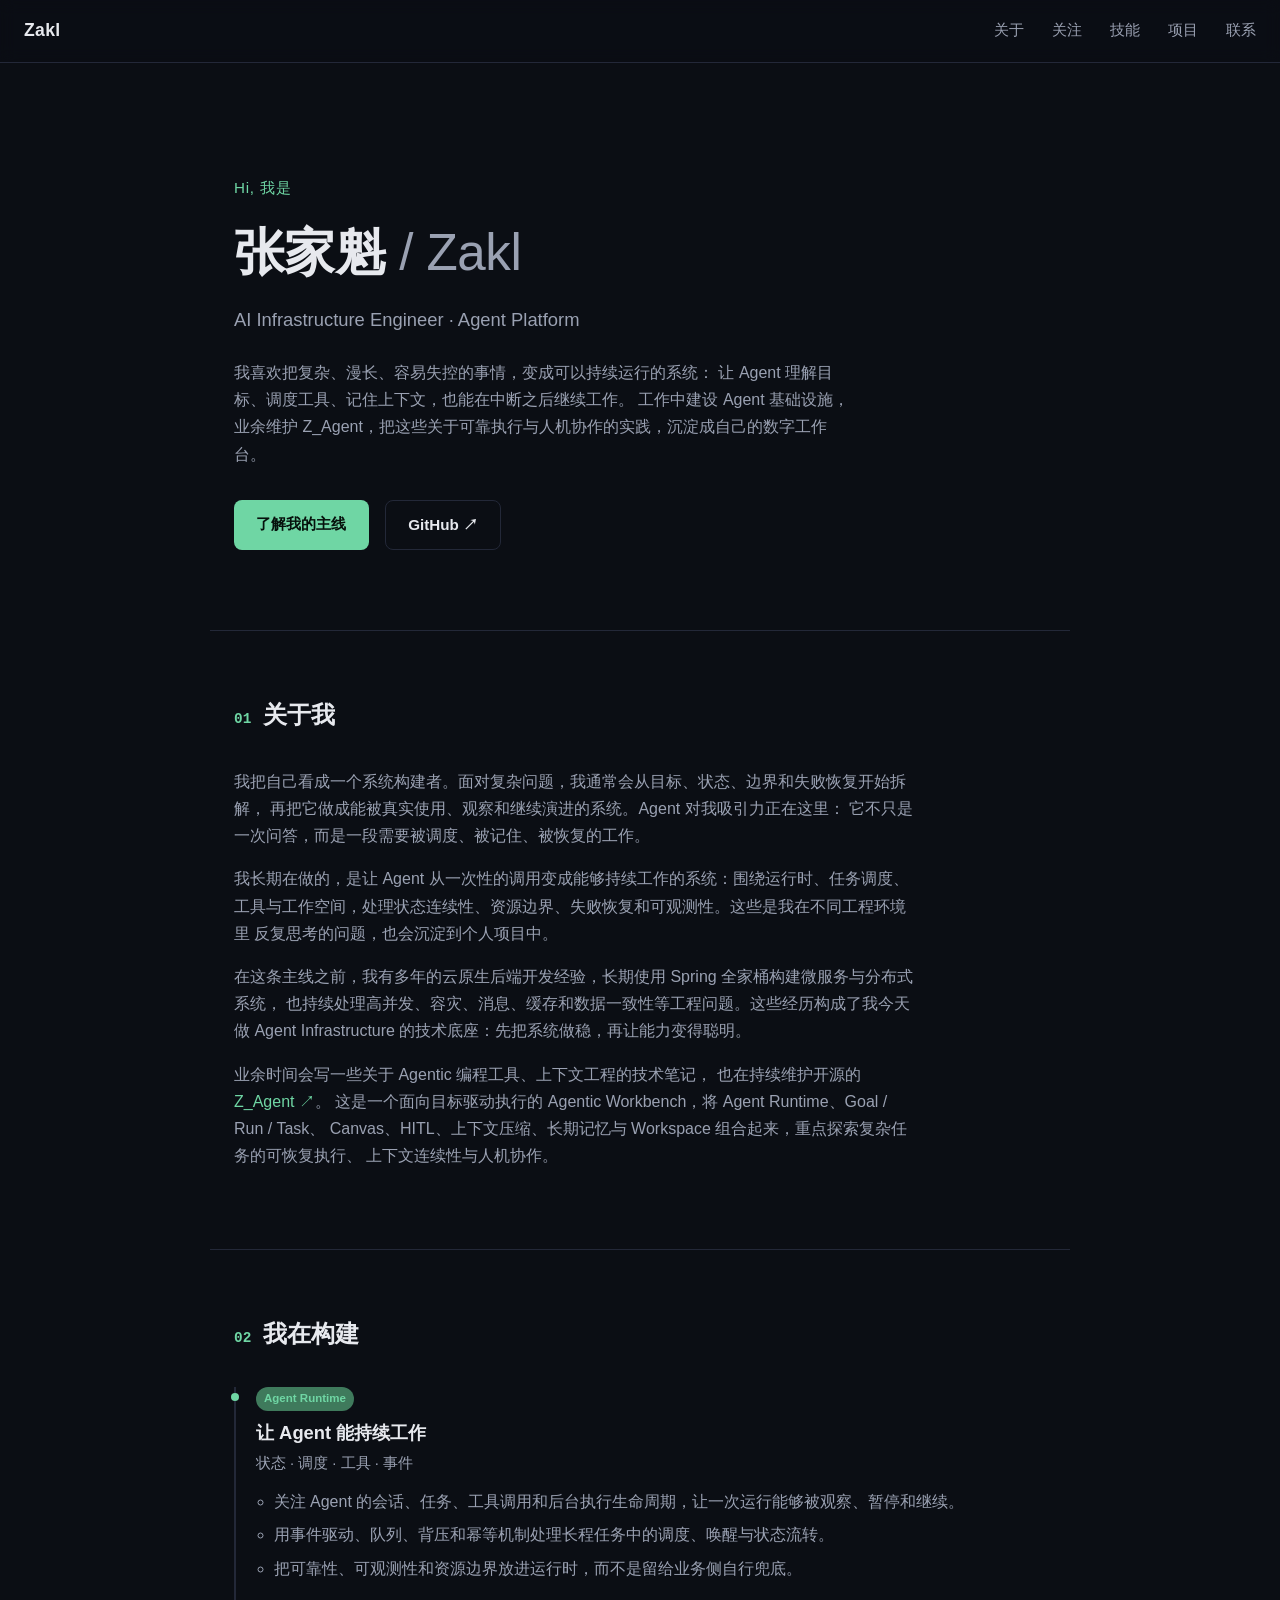
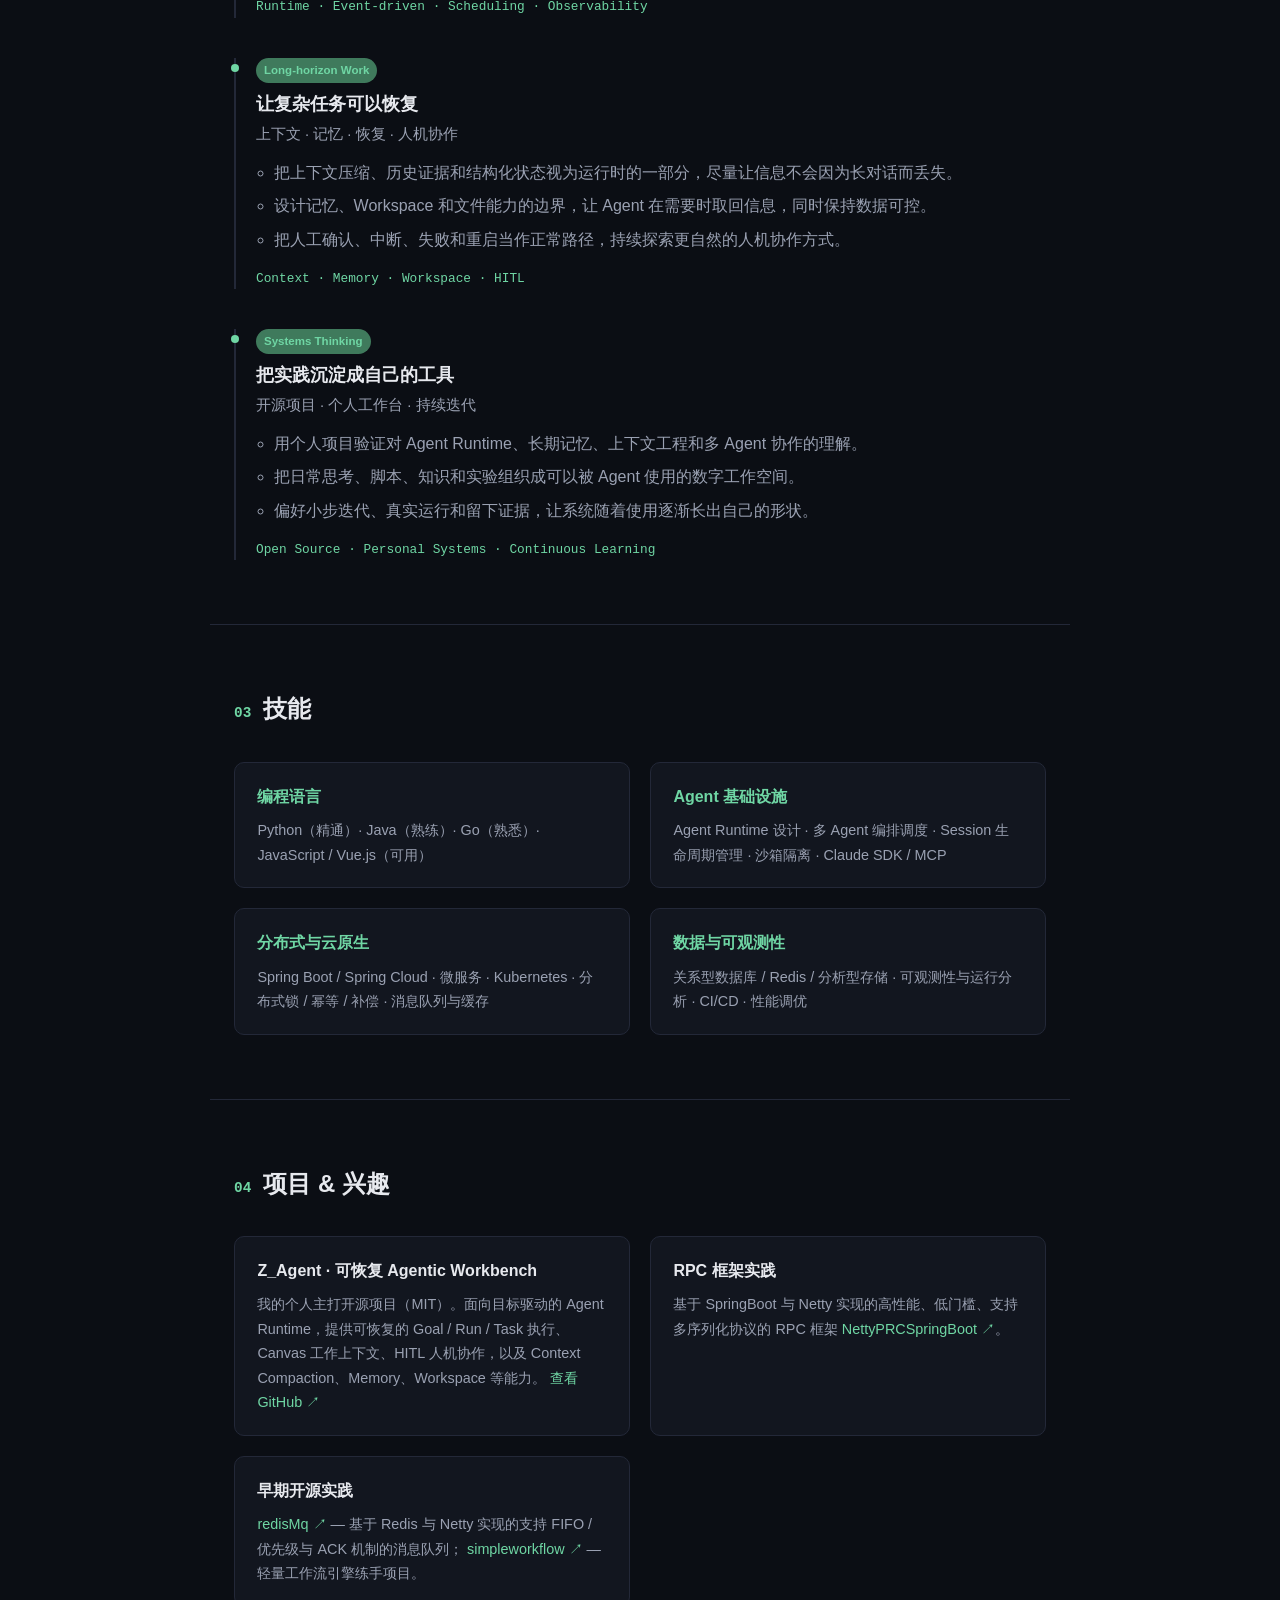
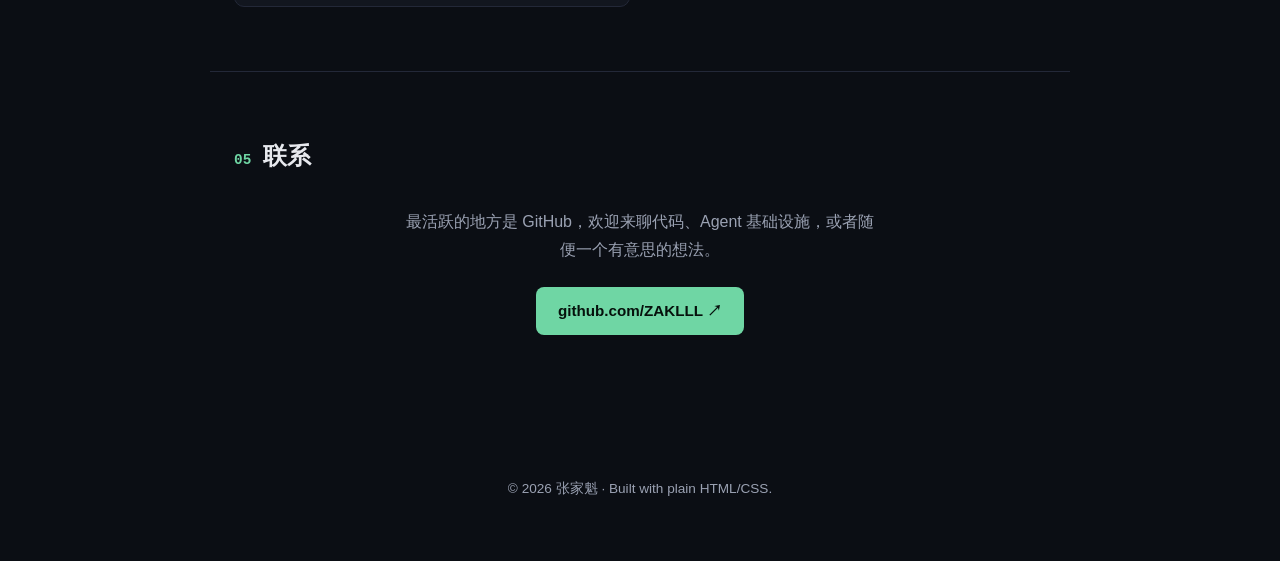
==== commit 89e959ef: "feat: add favicon and backend engineering profile" ====
--- a/index.html
+++ b/index.html
@@ -5,7 +5,7 @@
 <meta name="viewport" content="width=device-width, initial-scale=1.0">
 <title>张家魁 · Zakl — AI Infrastructure Engineer</title>
 <meta name="description" content="张家魁（Zakl）— 关注 Agent Runtime、长程任务、可靠执行与个人数字工作台的系统构建者。">
-<link rel="icon" href="data:,">
+<link rel="icon" type="image/svg+xml" href="favicon.svg">
 <link rel="stylesheet" href="style.css">
 </head>
 <body>
@@ -55,6 +55,11 @@
         我长期在做的，是让 Agent 从一次性的调用变成能够持续工作的系统：围绕运行时、任务调度、
         工具与工作空间，处理状态连续性、资源边界、失败恢复和可观测性。这些是我在不同工程环境里
         反复思考的问题，也会沉淀到个人项目中。
+      </p>
+      <p>
+        在这条主线之前，我有多年的云原生后端开发经验，长期使用 Spring 全家桶构建微服务与分布式系统，
+        也持续处理高并发、容灾、消息、缓存和数据一致性等工程问题。这些经历构成了我今天做 Agent Infrastructure
+        的技术底座：先把系统做稳，再让能力变得聪明。
       </p>
       <p>
         业余时间会写一些关于 Agentic 编程工具、上下文工程的技术笔记，
@@ -129,7 +134,7 @@
       </div>
       <div class="skill-card">
         <h3>分布式与云原生</h3>
-        <p>分布式锁 / 幂等 / 补偿 · Kubernetes · 微服务（Spring Cloud Alibaba）· 消息队列</p>
+        <p>Spring Boot / Spring Cloud · 微服务 · Kubernetes · 分布式锁 / 幂等 / 补偿 · 消息队列与缓存</p>
       </div>
       <div class="skill-card">
         <h3>数据与可观测性</h3>
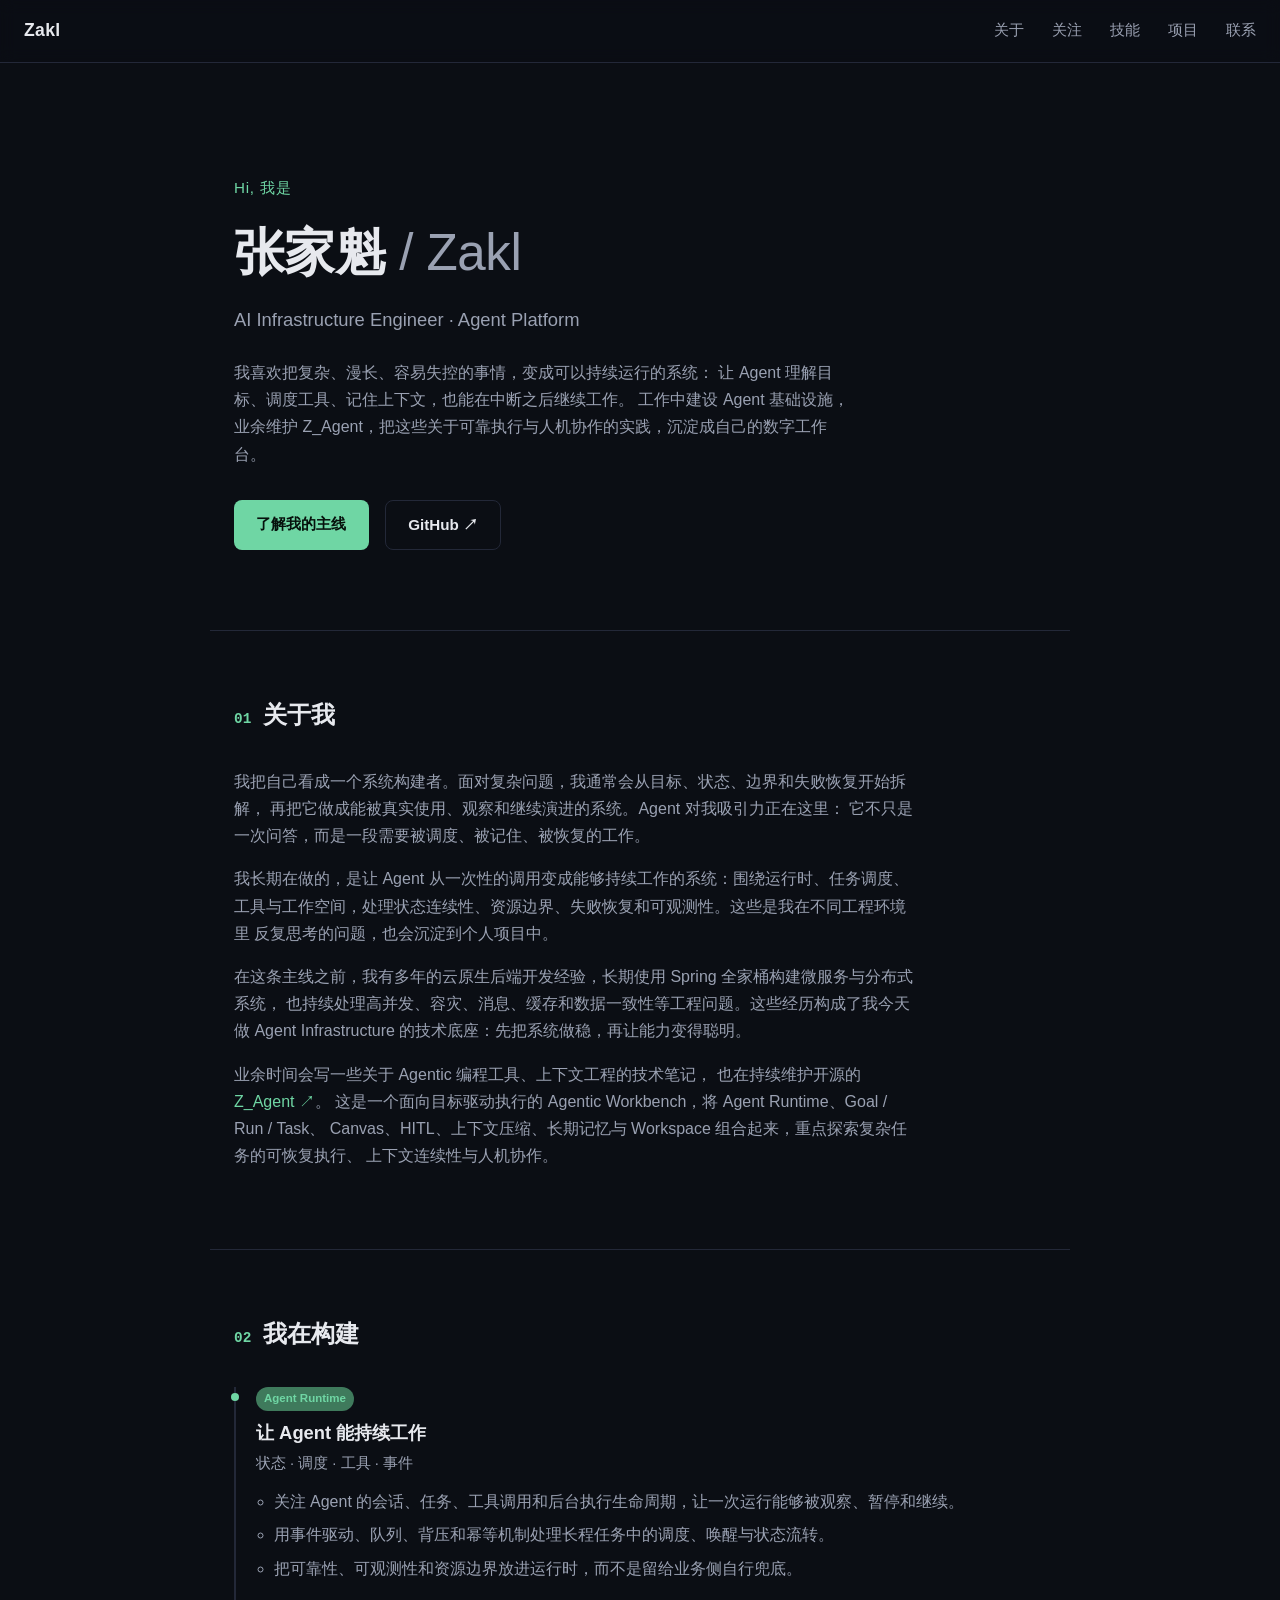
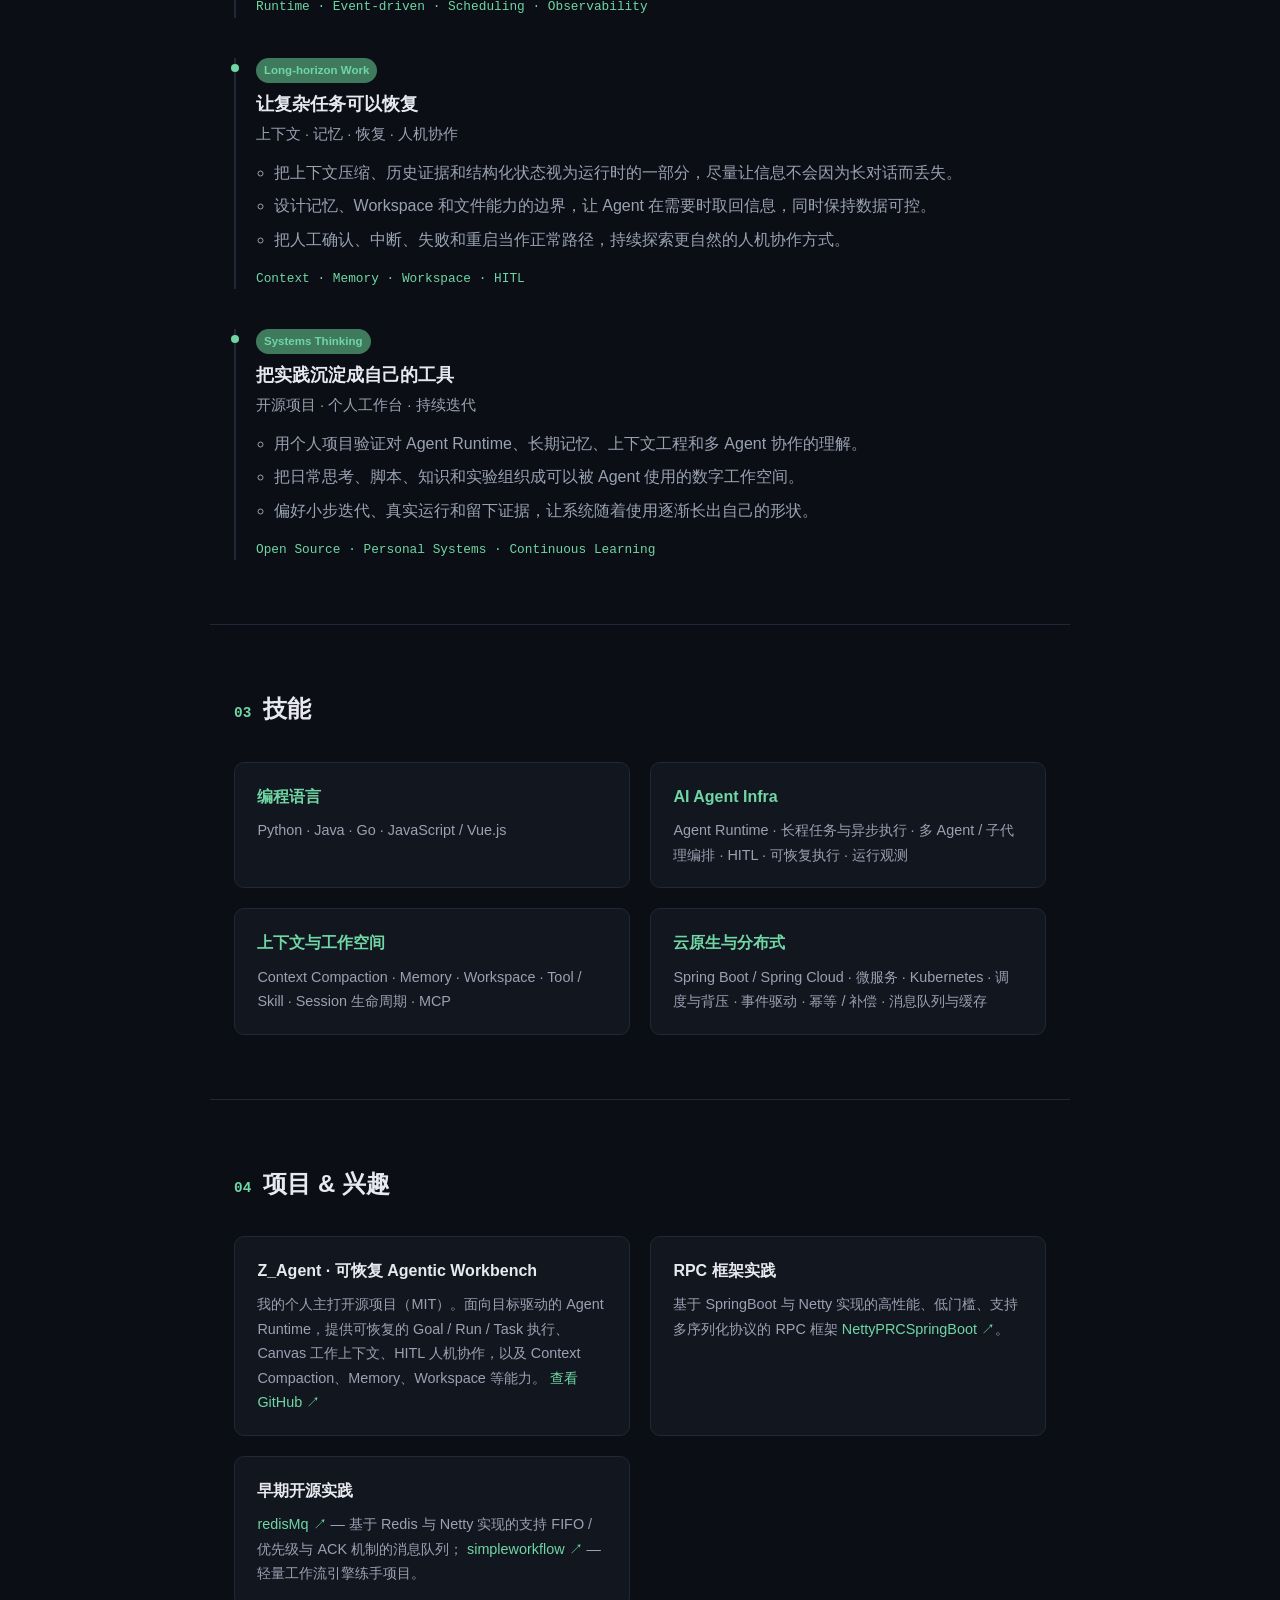
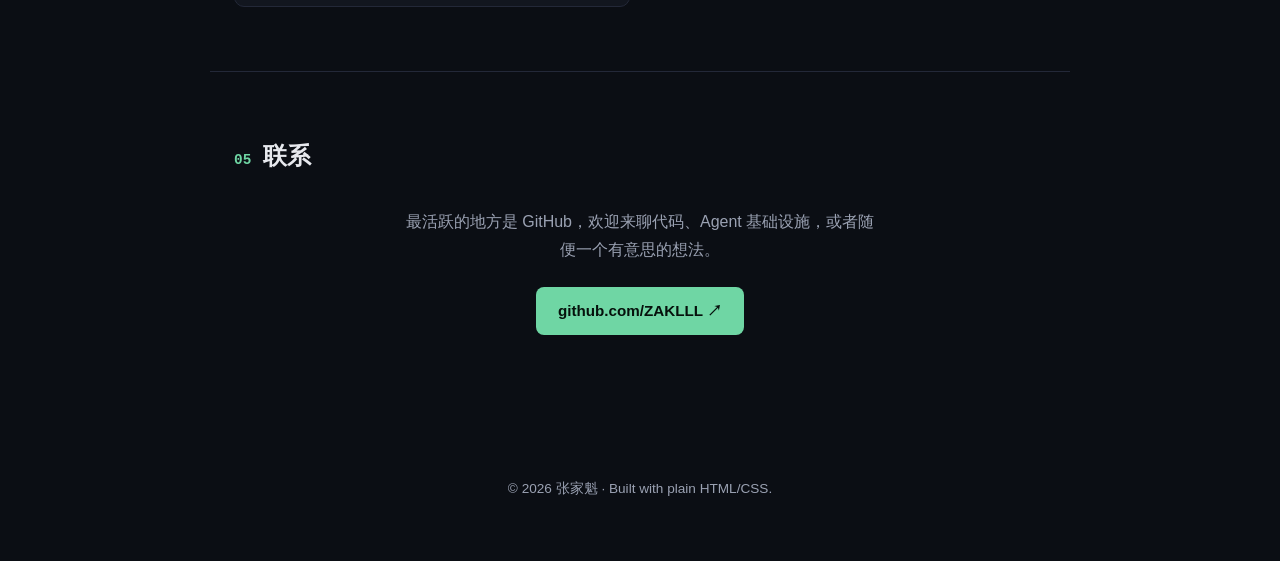
==== commit 3bdb4dfd: "refactor: emphasize agent infrastructure capabilities" ====
--- a/index.html
+++ b/index.html
@@ -126,19 +126,19 @@
     <div class="skills-grid">
       <div class="skill-card">
         <h3>编程语言</h3>
-        <p>Python（精通）· Java（熟练）· Go（熟悉）· JavaScript / Vue.js（可用）</p>
+        <p>Python · Java · Go · JavaScript / Vue.js</p>
       </div>
       <div class="skill-card">
-        <h3>Agent 基础设施</h3>
-        <p>Agent Runtime 设计 · 多 Agent 编排调度 · Session 生命周期管理 · 沙箱隔离 · Claude SDK / MCP</p>
+        <h3>AI Agent Infra</h3>
+        <p>Agent Runtime · 长程任务与异步执行 · 多 Agent / 子代理编排 · HITL · 可恢复执行 · 运行观测</p>
       </div>
       <div class="skill-card">
-        <h3>分布式与云原生</h3>
-        <p>Spring Boot / Spring Cloud · 微服务 · Kubernetes · 分布式锁 / 幂等 / 补偿 · 消息队列与缓存</p>
+        <h3>上下文与工作空间</h3>
+        <p>Context Compaction · Memory · Workspace · Tool / Skill · Session 生命周期 · MCP</p>
       </div>
       <div class="skill-card">
-        <h3>数据与可观测性</h3>
-        <p>关系型数据库 / Redis / 分析型存储 · 可观测性与运行分析 · CI/CD · 性能调优</p>
+        <h3>云原生与分布式</h3>
+        <p>Spring Boot / Spring Cloud · 微服务 · Kubernetes · 调度与背压 · 事件驱动 · 幂等 / 补偿 · 消息队列与缓存</p>
       </div>
     </div>
   </section>
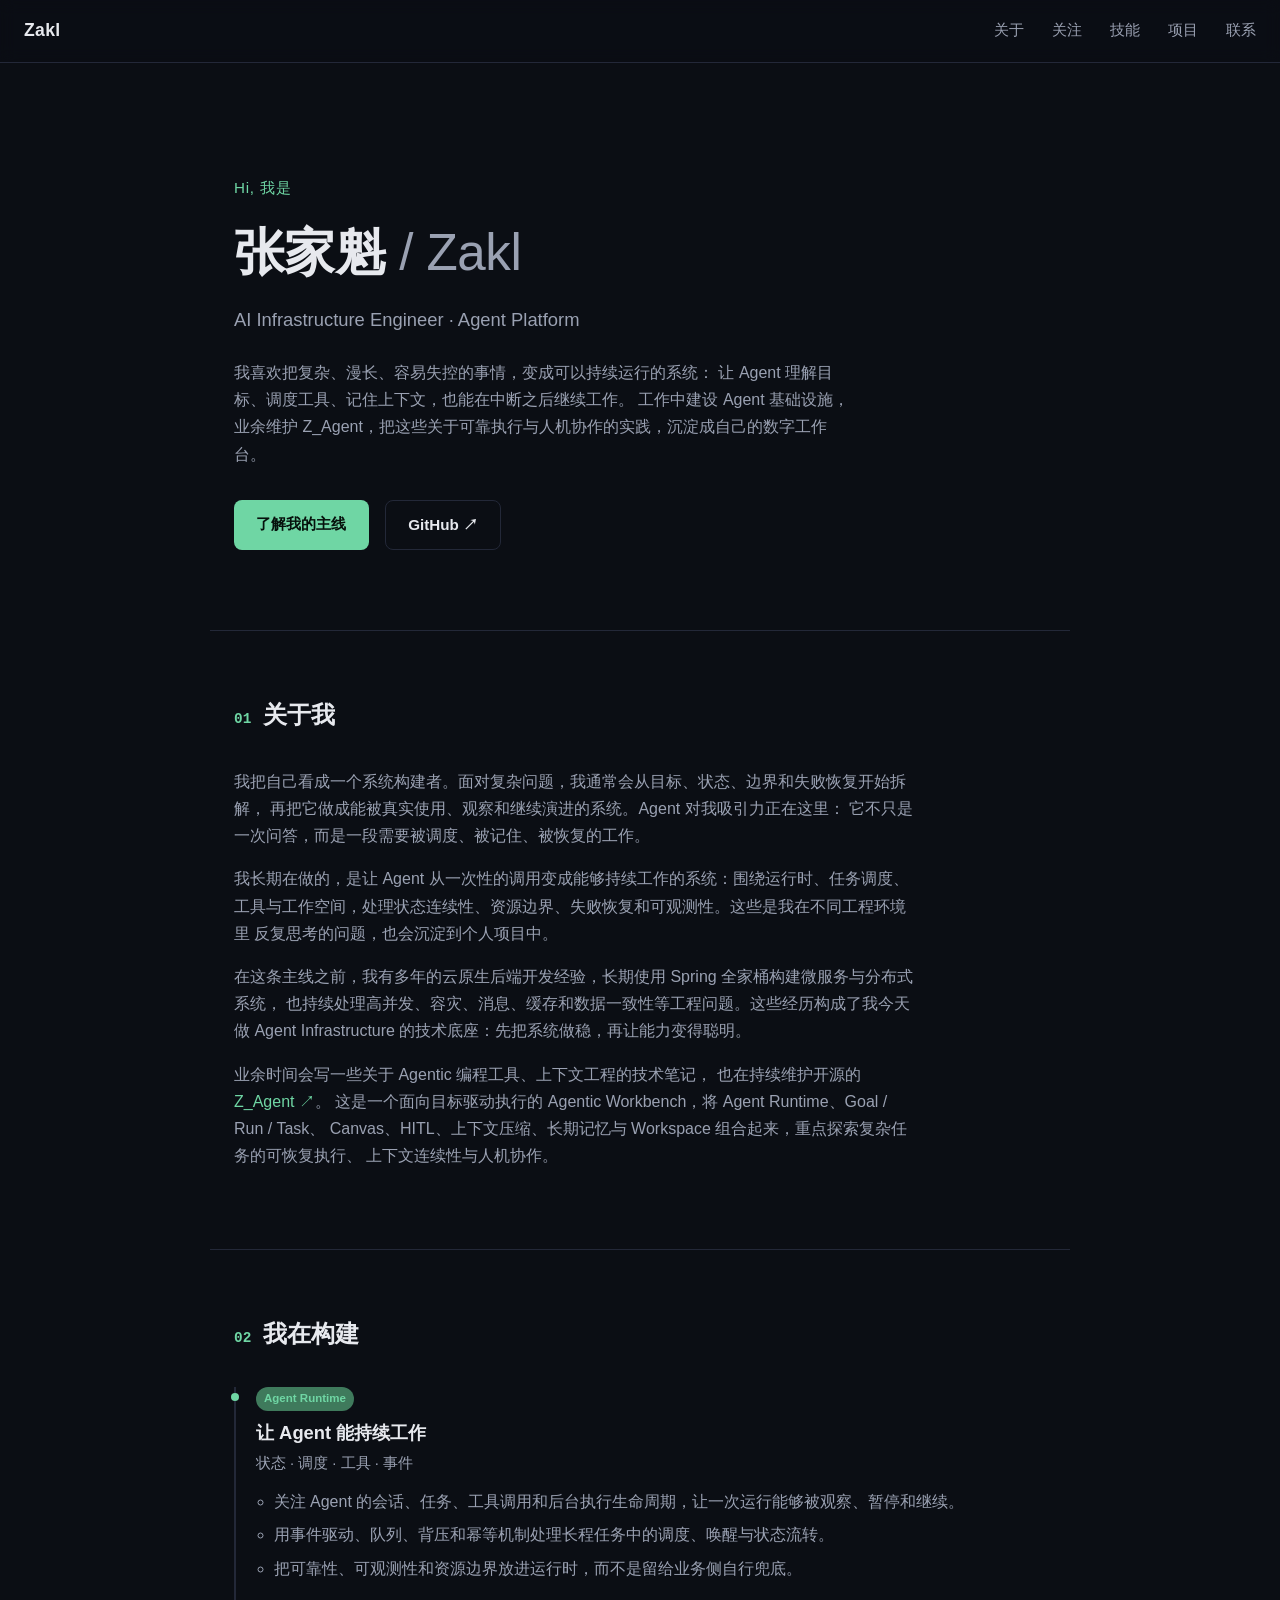
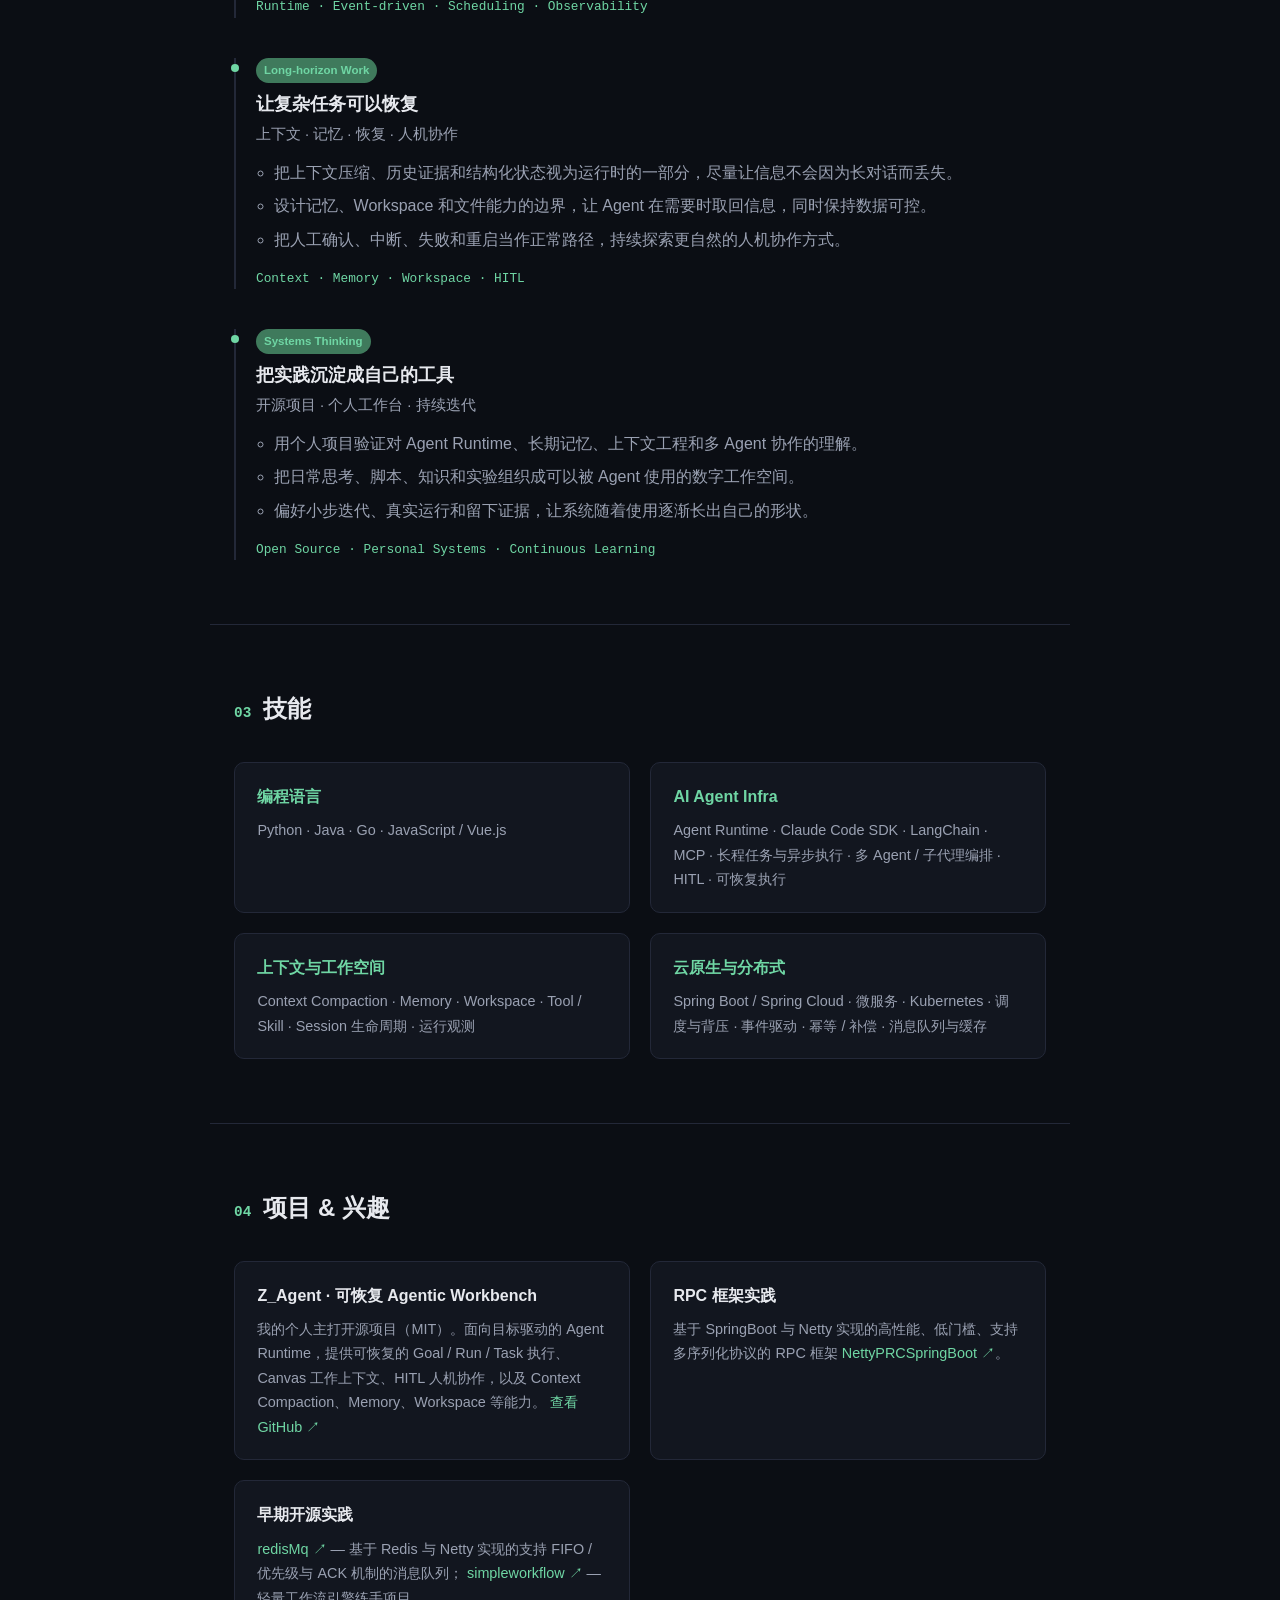
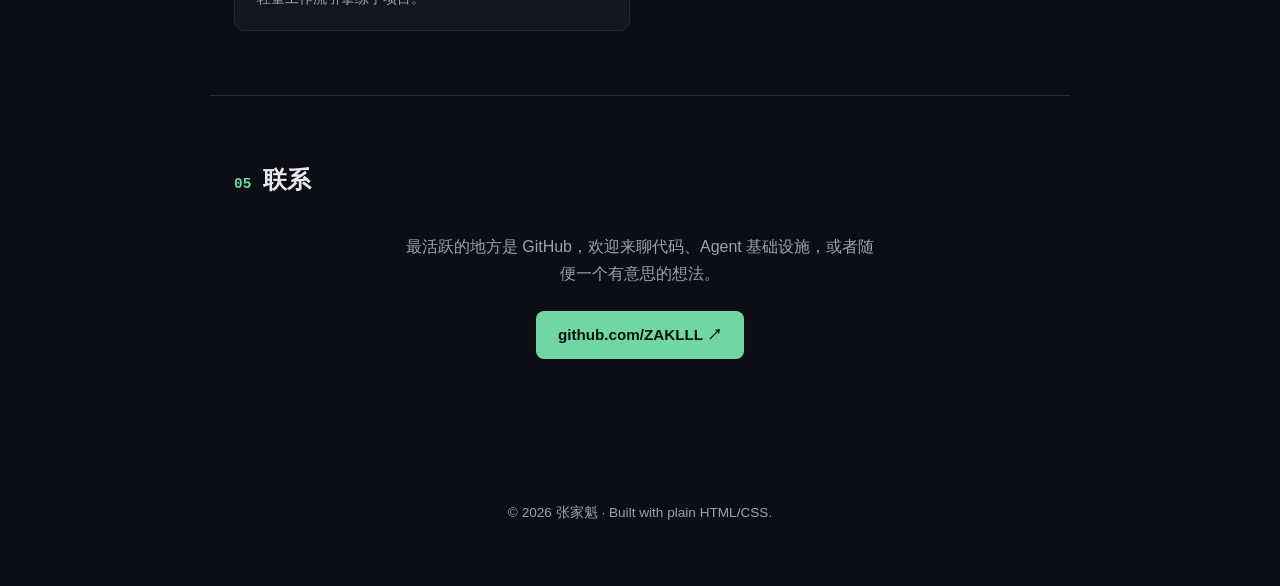
==== commit f830983d: "docs: list agent sdk stack" ====
--- a/index.html
+++ b/index.html
@@ -130,11 +130,11 @@
       </div>
       <div class="skill-card">
         <h3>AI Agent Infra</h3>
-        <p>Agent Runtime · 长程任务与异步执行 · 多 Agent / 子代理编排 · HITL · 可恢复执行 · 运行观测</p>
+        <p>Agent Runtime · Claude Code SDK · LangChain · MCP · 长程任务与异步执行 · 多 Agent / 子代理编排 · HITL · 可恢复执行</p>
       </div>
       <div class="skill-card">
         <h3>上下文与工作空间</h3>
-        <p>Context Compaction · Memory · Workspace · Tool / Skill · Session 生命周期 · MCP</p>
+        <p>Context Compaction · Memory · Workspace · Tool / Skill · Session 生命周期 · 运行观测</p>
       </div>
       <div class="skill-card">
         <h3>云原生与分布式</h3>
